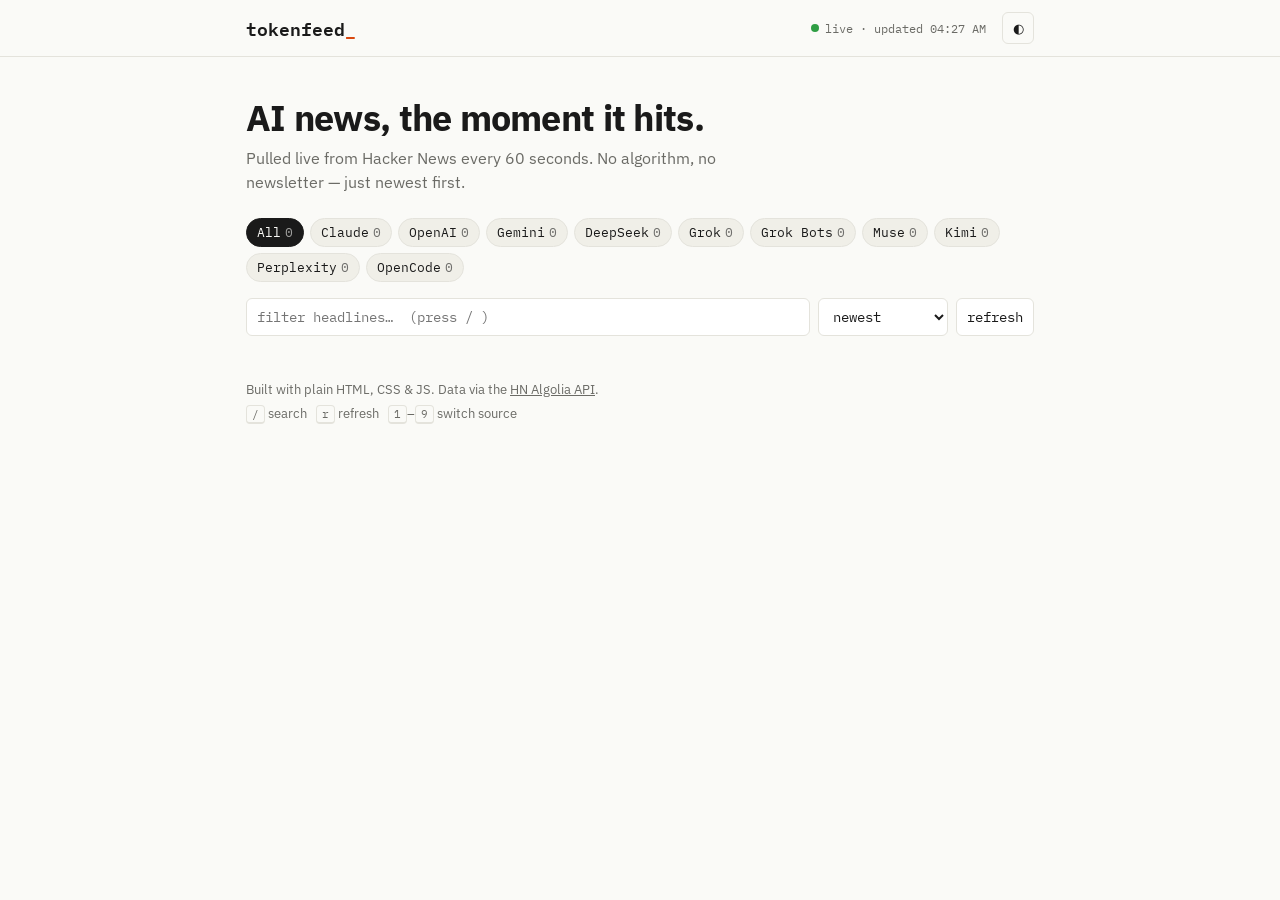
==== index.html @ bcbdf487 "added files from VS Code - index - script - style" ====
<!doctype html>
<html lang="en">
<head>
  <meta charset="utf-8">
  <meta name="viewport" content="width=device-width, initial-scale=1">
  <title>tokenfeed — AI news for devs</title>
  <meta name="description" content="Live AI news for developers: Claude, OpenAI, Gemini, DeepSeek, Grok, Kimi, Perplexity, OpenCode and more.">
  <link rel="preconnect" href="https://fonts.googleapis.com">
  <link href="https://fonts.googleapis.com/css2?family=IBM+Plex+Mono:wght@400;600&family=IBM+Plex+Sans:wght@400;500;600&display=swap" rel="stylesheet">
  <link rel="stylesheet" href="style.css">
</head>
<body>
  <header class="top">
    <div class="wrap top-row">
      <a href="#" class="logo" data-source="all">tokenfeed<span class="cursor">_</span></a>
      <div class="status">
        <span class="dot" id="dot"></span>
        <span id="status-text">connecting…</span>
      </div>
      <button class="theme-btn" id="theme-btn" aria-label="Toggle theme">◐</button>
    </div>
  </header>

  <main class="wrap">
    <section class="intro">
      <h1>AI news, the moment it hits.</h1>
      <p>Pulled live from Hacker News every 60 seconds. No algorithm, no newsletter — just newest first.</p>
    </section>

    <nav class="sources" id="sources" aria-label="Filter by source"></nav>

    <div class="toolbar">
      <input type="search" id="search" placeholder="filter headlines…  (press / )" autocomplete="off">
      <select id="sort" aria-label="Sort">
        <option value="new">newest</option>
        <option value="top">most points</option>
      </select>
      <button id="refresh" class="btn">refresh</button>
    </div>

    <ol class="feed" id="feed"></ol>
    <p class="empty" id="empty" hidden>Nothing matches. Try another source or clear the filter.</p>
  </main>

  <footer class="wrap foot">
    <p>Built with plain HTML, CSS &amp; JS. Data via the <a href="https://hn.algolia.com/api" target="_blank" rel="noopener">HN Algolia API</a>.</p>
    <p class="keys"><kbd>/</kbd> search &nbsp; <kbd>r</kbd> refresh &nbsp; <kbd>1</kbd>–<kbd>9</kbd> switch source</p>
  </footer>

  <script src="script.js"></script>
</body>
</html>
---- style.css ----
:root {
  --bg: #fafaf7;
  --surface: #ffffff;
  --text: #1a1a1a;
  --muted: #6b6b66;
  --line: #e4e3dc;
  --accent: #d9480f;
  --chip: #f0efe8;
  --mono: "IBM Plex Mono", ui-monospace, monospace;
  --sans: "IBM Plex Sans", system-ui, sans-serif;
}

:root[data-theme="dark"] {
  --bg: #121212;
  --surface: #1a1a1a;
  --text: #e8e6e1;
  --muted: #8f8d87;
  --line: #2a2a28;
  --accent: #ff8a4c;
  --chip: #222220;
}

* { box-sizing: border-box; }

body {
  margin: 0;
  background: var(--bg);
  color: var(--text);
  font: 16px/1.5 var(--sans);
}

a { color: inherit; }

.wrap {
  max-width: 820px;
  margin: 0 auto;
  padding: 0 16px;
}

/* header */
.top {
  position: sticky;
  top: 0;
  z-index: 10;
  background: var(--bg);
  border-bottom: 1px solid var(--line);
}

.top-row {
  display: flex;
  align-items: center;
  gap: 16px;
  height: 56px;
}

.logo {
  font: 600 18px var(--mono);
  text-decoration: none;
  margin-right: auto;
}

.cursor {
  color: var(--accent);
  animation: blink 1s steps(1) infinite;
}

@keyframes blink { 50% { opacity: 0; } }

.status {
  font: 12px var(--mono);
  color: var(--muted);
  display: flex;
  align-items: center;
  gap: 6px;
}

.dot {
  width: 8px;
  height: 8px;
  border-radius: 50%;
  background: var(--muted);
}
.dot.live { background: #2f9e44; }
.dot.err { background: #e03131; }

.theme-btn {
  background: none;
  border: 1px solid var(--line);
  color: var(--text);
  width: 32px;
  height: 32px;
  border-radius: 6px;
  cursor: pointer;
}

/* intro */
.intro { padding: 40px 0 24px; }
.intro h1 {
  font-size: clamp(26px, 5vw, 36px);
  line-height: 1.15;
  margin: 0 0 8px;
  letter-spacing: -0.02em;
}
.intro p { margin: 0; color: var(--muted); max-width: 52ch; }

/* source chips */
.sources {
  display: flex;
  flex-wrap: wrap;
  gap: 6px;
  margin-bottom: 16px;
}

.chip {
  font: 13px var(--mono);
  padding: 5px 10px;
  border: 1px solid var(--line);
  background: var(--chip);
  color: var(--text);
  border-radius: 999px;
  cursor: pointer;
}
.chip:hover { border-color: var(--muted); }
.chip[aria-pressed="true"] {
  background: var(--text);
  color: var(--bg);
  border-color: var(--text);
}
.chip .count { opacity: 0.6; margin-left: 4px; }

/* toolbar */
.toolbar {
  display: flex;
  gap: 8px;
  margin-bottom: 8px;
}

.toolbar input,
.toolbar select,
.btn {
  font: 14px var(--mono);
  padding: 8px 10px;
  border: 1px solid var(--line);
  background: var(--surface);
  color: var(--text);
  border-radius: 6px;
}
.toolbar input { flex: 1; min-width: 0; }
.toolbar input:focus,
.toolbar select:focus { outline: 2px solid var(--accent); outline-offset: -1px; }
.btn { cursor: pointer; }
.btn:hover { border-color: var(--muted); }

/* feed */
.feed {
  list-style: none;
  padding: 0;
  margin: 0;
}

.item {
  display: grid;
  grid-template-columns: 64px 1fr;
  gap: 12px;
  padding: 14px 0;
  border-bottom: 1px solid var(--line);
}

.item.fresh { animation: flash 2s ease-out; }
@keyframes flash { from { background: color-mix(in srgb, var(--accent) 12%, transparent); } }

.time {
  font: 12px var(--mono);
  color: var(--muted);
  padding-top: 3px;
}
.time.new { color: var(--accent); font-weight: 600; }

.title {
  font-weight: 500;
  text-decoration: none;
  line-height: 1.35;
}
.title:hover { text-decoration: underline; text-decoration-color: var(--accent); }

.meta {
  font: 12px var(--mono);
  color: var(--muted);
  margin-top: 4px;
  display: flex;
  flex-wrap: wrap;
  gap: 4px 12px;
}
.meta a { color: var(--muted); }
.meta a:hover { color: var(--text); }
.tag { color: var(--accent); }

.skeleton .bar {
  height: 14px;
  background: var(--chip);
  border-radius: 4px;
  margin-bottom: 6px;
}

.empty {
  color: var(--muted);
  text-align: center;
  padding: 40px 0;
}

/* footer */
.foot {
  padding: 32px 16px 48px;
  font-size: 13px;
  color: var(--muted);
}
.foot p { margin: 4px 0; }
kbd {
  font: 11px var(--mono);
  border: 1px solid var(--line);
  border-bottom-width: 2px;
  padding: 1px 5px;
  border-radius: 4px;
}

@media (max-width: 560px) {
  .status span:last-child { display: none; }
  .item { grid-template-columns: 1fr; gap: 2px; }
  .keys { display: none; }
}
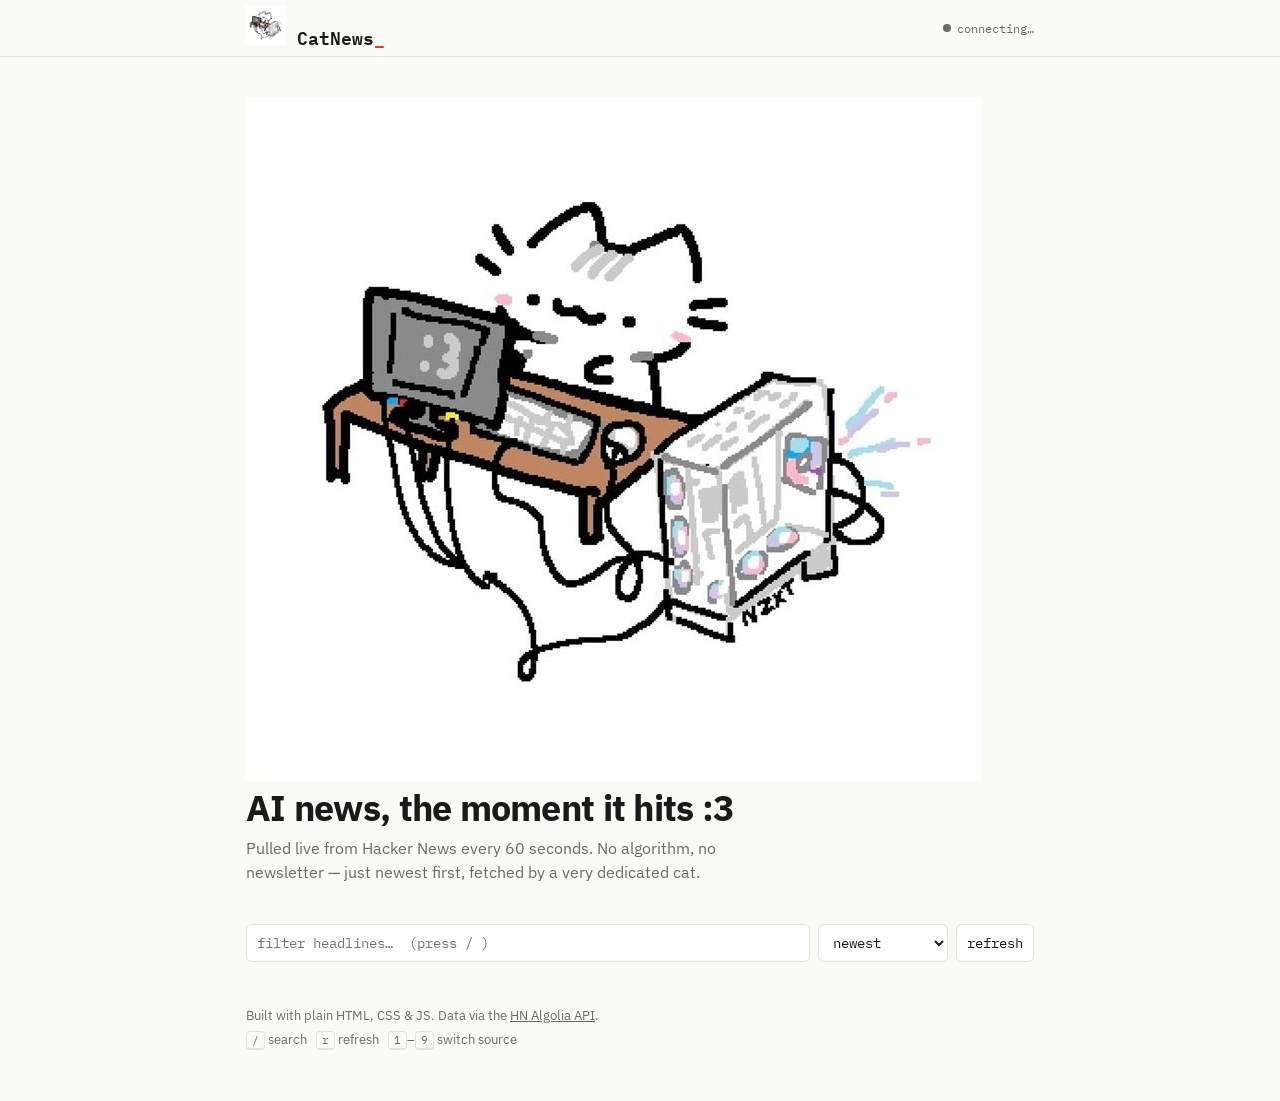
==== commit d21c5321: "Change branding to CatNews and update UI elements Updated the title and branding to 'CatNews!' with " ====
--- a/index.html
+++ b/index.html
@@ -3,28 +3,36 @@
 <head>
   <meta charset="utf-8">
   <meta name="viewport" content="width=device-width, initial-scale=1">
-  <title>tokenfeed — AI news for devs</title>
+  <title>CatNews!</title>
   <meta name="description" content="Live AI news for developers: Claude, OpenAI, Gemini, DeepSeek, Grok, Kimi, Perplexity, OpenCode and more.">
+  <link rel="icon" href="catnews.jpg">
   <link rel="preconnect" href="https://fonts.googleapis.com">
   <link href="https://fonts.googleapis.com/css2?family=IBM+Plex+Mono:wght@400;600&family=IBM+Plex+Sans:wght@400;500;600&display=swap" rel="stylesheet">
   <link rel="stylesheet" href="style.css">
 </head>
 <body>
+  <div class="paw-trail" aria-hidden="true"></div>
+
   <header class="top">
     <div class="wrap top-row">
-      <a href="#" class="logo" data-source="all">tokenfeed<span class="cursor">_</span></a>
+      <a href="#" class="logo" data-source="all">
+        <img src="catnews.jpg" alt="" width="40" height="40">
+        <span>CatNews<span class="cursor">_</span></span>
+      </a>
       <div class="status">
         <span class="dot" id="dot"></span>
         <span id="status-text">connecting…</span>
       </div>
-      <button class="theme-btn" id="theme-btn" aria-label="Toggle theme">◐</button>
     </div>
   </header>
 
   <main class="wrap">
     <section class="intro">
-      <h1>AI news, the moment it hits.</h1>
-      <p>Pulled live from Hacker News every 60 seconds. No algorithm, no newsletter — just newest first.</p>
+      <img class="hero-cat" src="catnews.jpg" alt="A cat typing on a computer next to a gaming PC">
+      <div>
+        <h1>AI news, the moment it hits <span class="mew">:3</span></h1>
+        <p>Pulled live from Hacker News every 60 seconds. No algorithm, no newsletter — just newest first, fetched by a very dedicated cat.</p>
+      </div>
     </section>
 
     <nav class="sources" id="sources" aria-label="Filter by source"></nav>
@@ -35,11 +43,11 @@
         <option value="new">newest</option>
         <option value="top">most points</option>
       </select>
-      <button id="refresh" class="btn">refresh</button>
+      <button id="refresh" class="btn"><span class="paw-icon"></span>refresh</button>
     </div>
 
     <ol class="feed" id="feed"></ol>
-    <p class="empty" id="empty" hidden>Nothing matches. Try another source or clear the filter.</p>
+    <p class="empty" id="empty" hidden>Nothing here… the cat looked everywhere. Try another source or clear the filter.</p>
   </main>
 
   <footer class="wrap foot">
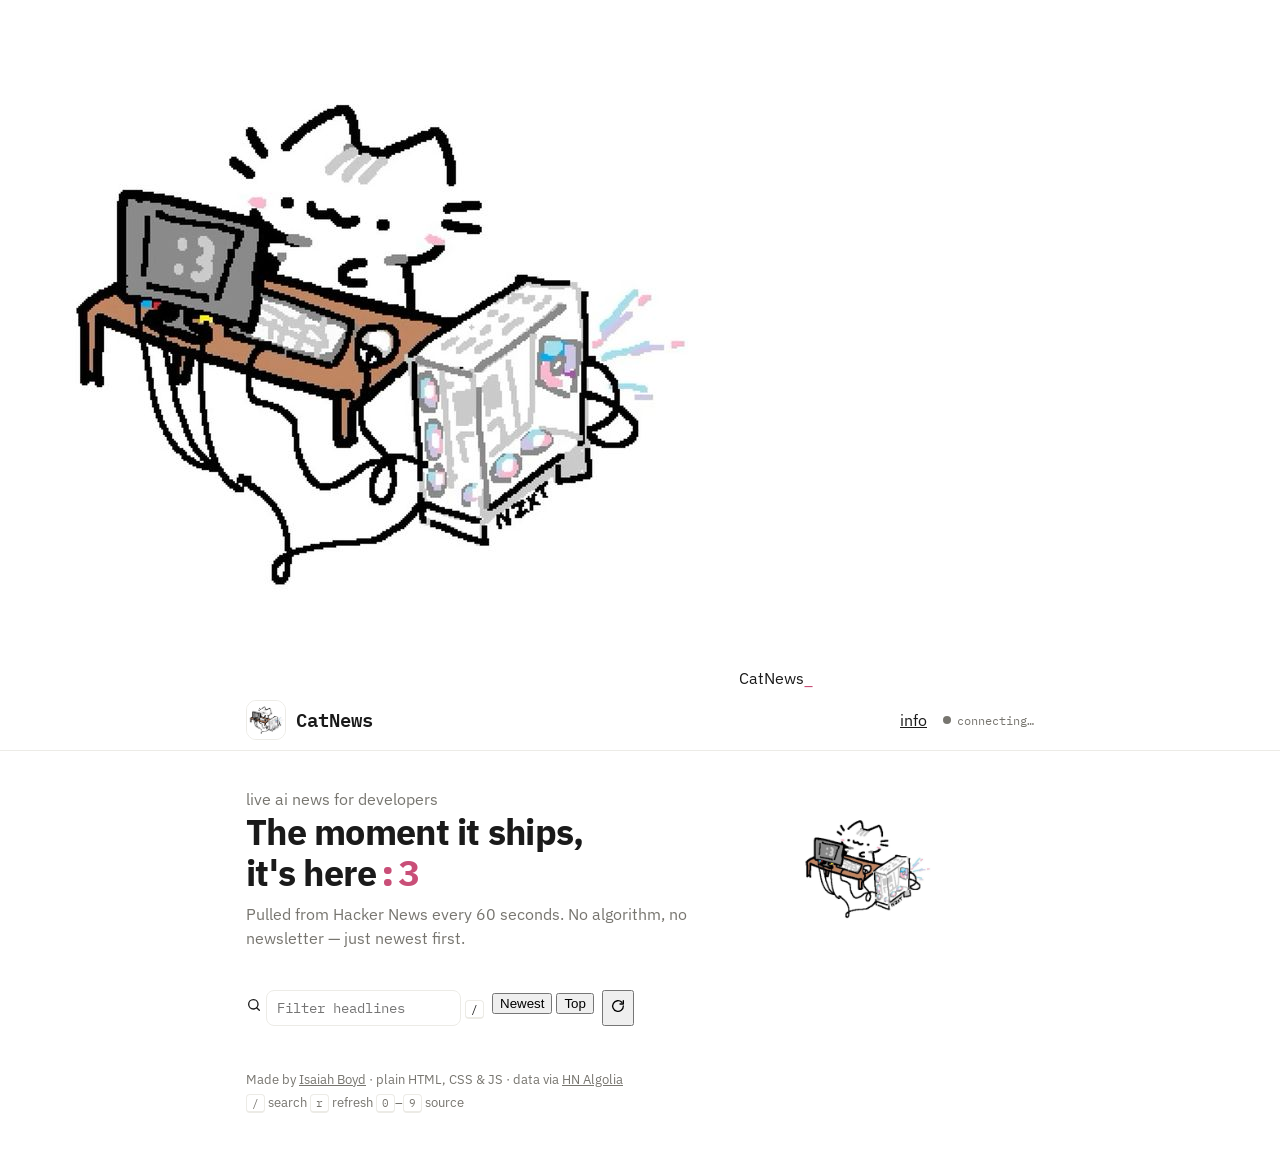
==== commit 6c2d2e7d: "Update HTML structure and content for CatNews" ====
--- a/index.html
+++ b/index.html
@@ -7,18 +7,25 @@
   <meta name="description" content="Live AI news for developers: Claude, OpenAI, Gemini, DeepSeek, Grok, Kimi, Perplexity, OpenCode and more.">
   <link rel="icon" href="catnews.jpg">
   <link rel="preconnect" href="https://fonts.googleapis.com">
-  <link href="https://fonts.googleapis.com/css2?family=IBM+Plex+Mono:wght@400;600&family=IBM+Plex+Sans:wght@400;500;600&display=swap" rel="stylesheet">
+  <link href="https://fonts.googleapis.com/css2?family=IBM+Plex+Mono:wght@400;500;600&family=IBM+Plex+Sans:wght@400;500;600;700&display=swap" rel="stylesheet">
   <link rel="stylesheet" href="style.css">
 </head>
-<body>
-  <div class="paw-trail" aria-hidden="true"></div>
+<body class="loading">
+  <!-- first-load splash -->
+  <div class="splash" id="splash" aria-hidden="true">
+    <img src="catnews.jpg" alt="">
+    <span class="splash-name">CatNews<span class="cursor">_</span></span>
+  </div>
 
-  <header class="top">
+  <header class="top" id="top">
     <div class="wrap top-row">
       <a href="#" class="logo" data-source="all">
-        <img src="catnews.jpg" alt="" width="40" height="40">
-        <span>CatNews<span class="cursor">_</span></span>
+        <img src="catnews.jpg" alt="" width="36" height="36">
+        <span>CatNews</span>
       </a>
+      <nav class="top-links">
+        <a href="info.html">info</a>
+      </nav>
       <div class="status">
         <span class="dot" id="dot"></span>
         <span id="status-text">connecting…</span>
@@ -27,32 +34,40 @@
   </header>
 
   <main class="wrap">
-    <section class="intro">
+    <section class="intro reveal">
+      <div>
+        <p class="eyebrow">live ai news for developers</p>
+        <h1>The moment it ships,<br>it's here<span class="mew">:3</span></h1>
+        <p class="lede">Pulled from Hacker News every 60 seconds. No algorithm, no newsletter — just newest first.</p>
+      </div>
       <img class="hero-cat" src="catnews.jpg" alt="A cat typing on a computer next to a gaming PC">
-      <div>
-        <h1>AI news, the moment it hits <span class="mew">:3</span></h1>
-        <p>Pulled live from Hacker News every 60 seconds. No algorithm, no newsletter — just newest first, fetched by a very dedicated cat.</p>
-      </div>
     </section>
 
-    <nav class="sources" id="sources" aria-label="Filter by source"></nav>
+    <nav class="sources reveal" id="sources" aria-label="Filter by source"></nav>
 
-    <div class="toolbar">
-      <input type="search" id="search" placeholder="filter headlines…  (press / )" autocomplete="off">
-      <select id="sort" aria-label="Sort">
-        <option value="new">newest</option>
-        <option value="top">most points</option>
-      </select>
-      <button id="refresh" class="btn"><span class="paw-icon"></span>refresh</button>
+    <div class="toolbar reveal">
+      <label class="search">
+        <svg viewBox="0 0 24 24" width="16" height="16" aria-hidden="true"><circle cx="11" cy="11" r="7" fill="none" stroke="currentColor" stroke-width="2"/><path d="m20 20-4-4" stroke="currentColor" stroke-width="2" stroke-linecap="round"/></svg>
+        <input type="search" id="search" placeholder="Filter headlines" autocomplete="off">
+        <kbd>/</kbd>
+      </label>
+      <div class="seg" role="group" aria-label="Sort">
+        <button data-sort="new" aria-pressed="true">Newest</button>
+        <button data-sort="top" aria-pressed="false">Top</button>
+      </div>
+      <button id="refresh" class="icon-btn" aria-label="Refresh">
+        <svg viewBox="0 0 24 24" width="16" height="16" aria-hidden="true"><path d="M20 12a8 8 0 1 1-2.3-5.6M20 4v5h-5" fill="none" stroke="currentColor" stroke-width="2" stroke-linecap="round" stroke-linejoin="round"/></svg>
+      </button>
     </div>
 
+    <div id="lead"></div>
     <ol class="feed" id="feed"></ol>
-    <p class="empty" id="empty" hidden>Nothing here… the cat looked everywhere. Try another source or clear the filter.</p>
+    <p class="empty" id="empty" hidden>Nothing here — the cat looked everywhere. Try another source or clear the filter.</p>
   </main>
 
   <footer class="wrap foot">
-    <p>Built with plain HTML, CSS &amp; JS. Data via the <a href="https://hn.algolia.com/api" target="_blank" rel="noopener">HN Algolia API</a>.</p>
-    <p class="keys"><kbd>/</kbd> search &nbsp; <kbd>r</kbd> refresh &nbsp; <kbd>1</kbd>–<kbd>9</kbd> switch source</p>
+    <p>Made by <a href="info.html">Isaiah Boyd</a> · plain HTML, CSS &amp; JS · data via <a href="https://hn.algolia.com/api" target="_blank" rel="noopener">HN Algolia</a></p>
+    <p class="keys"><kbd>/</kbd> search <kbd>r</kbd> refresh <kbd>0</kbd>–<kbd>9</kbd> source</p>
   </footer>
 
   <script src="script.js"></script>
--- a/style.css
+++ b/style.css
@@ -1,32 +1,28 @@
 :root {
-  --bg: #fafaf7;
-  --surface: #ffffff;
+  --bg: #ffffff;
   --text: #1a1a1a;
-  --muted: #6b6b66;
-  --line: #e4e3dc;
-  --accent: #d9480f;
-  --chip: #f0efe8;
+  --muted: #77756f;
+  --line: #ecebe6;
+  --accent: #f08fae;      
+  --accent-ink: #c94f78;
+  --blue: #8ec5f0;        
+  --chip: #f7f6f2;
   --mono: "IBM Plex Mono", ui-monospace, monospace;
   --sans: "IBM Plex Sans", system-ui, sans-serif;
-}
-
-:root[data-theme="dark"] {
-  --bg: #121212;
-  --surface: #1a1a1a;
-  --text: #e8e6e1;
-  --muted: #8f8d87;
-  --line: #2a2a28;
-  --accent: #ff8a4c;
-  --chip: #222220;
+
+  --paw: url("data:image/svg+xml,%3Csvg xmlns='http://www.w3.org/2000/svg' viewBox='0 0 24 24'%3E%3Cg fill='%23000'%3E%3Cellipse cx='12' cy='16' rx='5' ry='4.2'/%3E%3Cellipse cx='5.5' cy='10' rx='2.1' ry='2.7'/%3E%3Cellipse cx='9.5' cy='5.8' rx='2.1' ry='2.8'/%3E%3Cellipse cx='14.5' cy='5.8' rx='2.1' ry='2.8'/%3E%3Cellipse cx='18.5' cy='10' rx='2.1' ry='2.7'/%3E%3C/g%3E%3C/svg%3E");
 }
 
 * { box-sizing: border-box; }
+
+html { color-scheme: light; }
 
 body {
   margin: 0;
   background: var(--bg);
   color: var(--text);
   font: 16px/1.5 var(--sans);
+  overflow-x: hidden;
 }
 
 a { color: inherit; }
@@ -35,14 +31,63 @@
   max-width: 820px;
   margin: 0 auto;
   padding: 0 16px;
-}
-
-/* header */
+  position: relative;
+}
+
+.paw-icon,
+.paw {
+  display: inline-block;
+  width: 1em;
+  height: 1em;
+  background: currentColor;
+  -webkit-mask: var(--paw) center / contain no-repeat;
+  mask: var(--paw) center / contain no-repeat;
+}
+
+.paw-trail {
+  position: fixed;
+  inset: 0;
+  pointer-events: none;
+  z-index: 0;
+}
+.paw-trail .paw {
+  position: absolute;
+  width: 22px;
+  height: 22px;
+  color: #f3dbe3;
+  opacity: 0;
+  animation: step 9s linear infinite;
+}
+@keyframes step {
+  0%   { opacity: 0; transform: scale(.6) rotate(var(--r)); }
+  6%   { opacity: 1; transform: scale(1) rotate(var(--r)); }
+  45%  { opacity: 1; }
+  60%  { opacity: 0; }
+  100% { opacity: 0; }
+}
+
+.click-paw {
+  position: fixed;
+  width: 26px;
+  height: 26px;
+  margin: -13px 0 0 -13px;
+  color: var(--accent);
+  pointer-events: none;
+  z-index: 100;
+  animation: pop .7s ease-out forwards;
+}
+@keyframes pop {
+  0%   { transform: scale(.3) rotate(var(--r)); opacity: 1; }
+  60%  { transform: scale(1.1) rotate(var(--r)); opacity: 1; }
+  100% { transform: scale(1) translateY(-14px) rotate(var(--r)); opacity: 0; }
+}
+
 .top {
   position: sticky;
   top: 0;
   z-index: 10;
-  background: var(--bg);
+  background: rgba(255, 255, 255, .88);
+  backdrop-filter: blur(8px);
   border-bottom: 1px solid var(--line);
 }
 
@@ -50,20 +95,35 @@
   display: flex;
   align-items: center;
   gap: 16px;
-  height: 56px;
+  height: 60px;
 }
 
 .logo {
-  font: 600 18px var(--mono);
+  display: flex;
+  align-items: center;
+  gap: 10px;
+  font: 600 19px var(--mono);
   text-decoration: none;
   margin-right: auto;
 }
+.logo img {
+  width: 40px;
+  scale: 1;
+  height: 40px;
+  object-fit: cover;
+  object-position: 48% 30%;
+  transform-origin: center;
+  border-radius: 10px;
+  background: #fff;
+  border: 1px solid var(--line);
+  transition: transform .3s;
+}
+.logo:hover img { transform: rotate(-8deg) scale(1.08); }
 
 .cursor {
-  color: var(--accent);
+  color: var(--accent-ink);
   animation: blink 1s steps(1) infinite;
 }
-
 @keyframes blink { 50% { opacity: 0; } }
 
 .status {
@@ -80,30 +140,54 @@
   border-radius: 50%;
   background: var(--muted);
 }
-.dot.live { background: #2f9e44; }
+.dot.live {
+  background: #40c057;
+  animation: pulse 2s infinite;
+}
 .dot.err { background: #e03131; }
-
-.theme-btn {
-  background: none;
-  border: 1px solid var(--line);
-  color: var(--text);
-  width: 32px;
-  height: 32px;
-  border-radius: 6px;
-  cursor: pointer;
-}
-
-/* intro */
-.intro { padding: 40px 0 24px; }
+@keyframes pulse {
+  0%   { box-shadow: 0 0 0 0 rgba(64, 192, 87, .5); }
+  100% { box-shadow: 0 0 0 8px rgba(64, 192, 87, 0); }
+}
+
+.intro {
+  display: flex;
+  align-items: center;
+  gap: 24px;
+  padding: 36px 0 24px;
+}
+
+.hero-cat {
+  width: 150px;
+  flex-shrink: 0;
+  animation: bob 3s ease-in-out infinite;
+  mix-blend-mode: multiply; 
+}
+@keyframes bob {
+  0%, 100% { transform: translateY(0) rotate(-1deg); }
+  50%      { transform: translateY(-6px) rotate(1deg); }
+}
+
 .intro h1 {
   font-size: clamp(26px, 5vw, 36px);
   line-height: 1.15;
   margin: 0 0 8px;
   letter-spacing: -0.02em;
 }
+.mew {
+  font-family: var(--mono);
+  color: var(--accent-ink);
+  display: inline-block;
+  animation: wiggle 2.5s ease-in-out infinite;
+}
+@keyframes wiggle {
+  0%, 80%, 100% { transform: rotate(0); }
+  85% { transform: rotate(-12deg); }
+  90% { transform: rotate(10deg); }
+  95% { transform: rotate(-6deg); }
+}
 .intro p { margin: 0; color: var(--muted); max-width: 52ch; }
 
-/* source chips */
 .sources {
   display: flex;
   flex-wrap: wrap;
@@ -113,22 +197,31 @@
 
 .chip {
   font: 13px var(--mono);
-  padding: 5px 10px;
+  padding: 5px 11px;
   border: 1px solid var(--line);
   background: var(--chip);
   color: var(--text);
   border-radius: 999px;
   cursor: pointer;
-}
-.chip:hover { border-color: var(--muted); }
+  display: inline-flex;
+  align-items: center;
+  gap: 5px;
+  transition: transform .15s, border-color .15s, background .15s;
+}
+.chip:hover { border-color: var(--accent); transform: translateY(-2px); }
+.chip:active { transform: scale(.95); }
+.chip .paw-icon {
+  width: 0;
+  transition: width .2s;
+}
 .chip[aria-pressed="true"] {
   background: var(--text);
-  color: var(--bg);
+  color: #fff;
   border-color: var(--text);
 }
-.chip .count { opacity: 0.6; margin-left: 4px; }
-
-/* toolbar */
+.chip[aria-pressed="true"] .paw-icon { width: 12px; color: var(--accent); }
+.chip .count { opacity: .55; }
+
 .toolbar {
   display: flex;
   gap: 8px;
@@ -141,17 +234,27 @@
   font: 14px var(--mono);
   padding: 8px 10px;
   border: 1px solid var(--line);
-  background: var(--surface);
+  background: #fff;
   color: var(--text);
-  border-radius: 6px;
+  border-radius: 8px;
 }
 .toolbar input { flex: 1; min-width: 0; }
 .toolbar input:focus,
 .toolbar select:focus { outline: 2px solid var(--accent); outline-offset: -1px; }
-.btn { cursor: pointer; }
-.btn:hover { border-color: var(--muted); }
-
-/* feed */
+
+.btn {
+  cursor: pointer;
+  display: inline-flex;
+  align-items: center;
+  gap: 6px;
+  transition: border-color .15s;
+}
+.btn:hover { border-color: var(--accent); }
+.btn .paw-icon { color: var(--accent-ink); transition: transform .3s; }
+.btn:hover .paw-icon { transform: rotate(-20deg); }
+.btn.spin .paw-icon { animation: spin .8s linear infinite; }
+@keyframes spin { to { transform: rotate(360deg); } }
+
 .feed {
   list-style: none;
   padding: 0;
@@ -162,26 +265,63 @@
   display: grid;
   grid-template-columns: 64px 1fr;
   gap: 12px;
-  padding: 14px 0;
+  padding: 14px 8px;
+  margin: 0 -8px;
   border-bottom: 1px solid var(--line);
-}
-
-.item.fresh { animation: flash 2s ease-out; }
-@keyframes flash { from { background: color-mix(in srgb, var(--accent) 12%, transparent); } }
+  border-radius: 8px;
+  position: relative;
+  transition: background .2s;
+}
+.item.enter {
+  animation: rise .4s ease-out backwards;
+  animation-delay: calc(var(--i, 0) * 25ms);
+}
+@keyframes rise {
+  from { opacity: 0; transform: translateY(8px); }
+}
+
+.item:hover { background: #fdf5f8; }
+
+.item::after {
+  content: "";
+  position: absolute;
+  right: 10px;
+  top: 50%;
+  width: 18px;
+  height: 18px;
+  margin-top: -9px;
+  background: var(--accent);
+  -webkit-mask: var(--paw) center / contain no-repeat;
+  mask: var(--paw) center / contain no-repeat;
+  opacity: 0;
+  transform: scale(.4) rotate(-20deg);
+  transition: opacity .2s, transform .25s cubic-bezier(.3, 1.6, .5, 1);
+}
+.item:hover::after { opacity: 1; transform: scale(1) rotate(12deg); }
+
+.item.fresh { animation: rise .4s ease-out backwards, flash 2.5s ease-out; }
+@keyframes flash { from { background: #fde4ed; } }
 
 .time {
   font: 12px var(--mono);
   color: var(--muted);
   padding-top: 3px;
 }
-.time.new { color: var(--accent); font-weight: 600; }
+.time.new { color: var(--accent-ink); font-weight: 600; }
 
 .title {
   font-weight: 500;
   text-decoration: none;
   line-height: 1.35;
-}
-.title:hover { text-decoration: underline; text-decoration-color: var(--accent); }
+  padding-right: 28px;
+  display: inline-block;
+}
+.title:hover {
+  text-decoration: underline;
+  text-decoration-color: var(--accent);
+  text-decoration-thickness: 2px;
+  text-underline-offset: 3px;
+}
 
 .meta {
   font: 12px var(--mono);
@@ -193,14 +333,22 @@
 }
 .meta a { color: var(--muted); }
 .meta a:hover { color: var(--text); }
-.tag { color: var(--accent); }
+.tag {
+  color: var(--accent-ink);
+  background: #fdeef3;
+  padding: 0 6px;
+  border-radius: 4px;
+}
 
 .skeleton .bar {
   height: 14px;
-  background: var(--chip);
   border-radius: 4px;
   margin-bottom: 6px;
-}
+  background: linear-gradient(90deg, var(--chip) 25%, #fdeef3 50%, var(--chip) 75%);
+  background-size: 200% 100%;
+  animation: shimmer 1.2s infinite;
+}
+@keyframes shimmer { to { background-position: -200% 0; } }
 
 .empty {
   color: var(--muted);
@@ -208,7 +356,6 @@
   padding: 40px 0;
 }
 
-/* footer */
 .foot {
   padding: 32px 16px 48px;
   font-size: 13px;
@@ -223,8 +370,17 @@
   border-radius: 4px;
 }
 
+main, .foot { position: relative; z-index: 1; }
+
 @media (max-width: 560px) {
   .status span:last-child { display: none; }
+  .intro { flex-direction: column; align-items: flex-start; gap: 12px; }
+  .hero-cat { width: 120px; }
   .item { grid-template-columns: 1fr; gap: 2px; }
   .keys { display: none; }
 }
+
+@media (prefers-reduced-motion: reduce) {
+  *, *::before, *::after { animation: none !important; transition: none !important; }
+  .paw-trail { display: none; }
+}
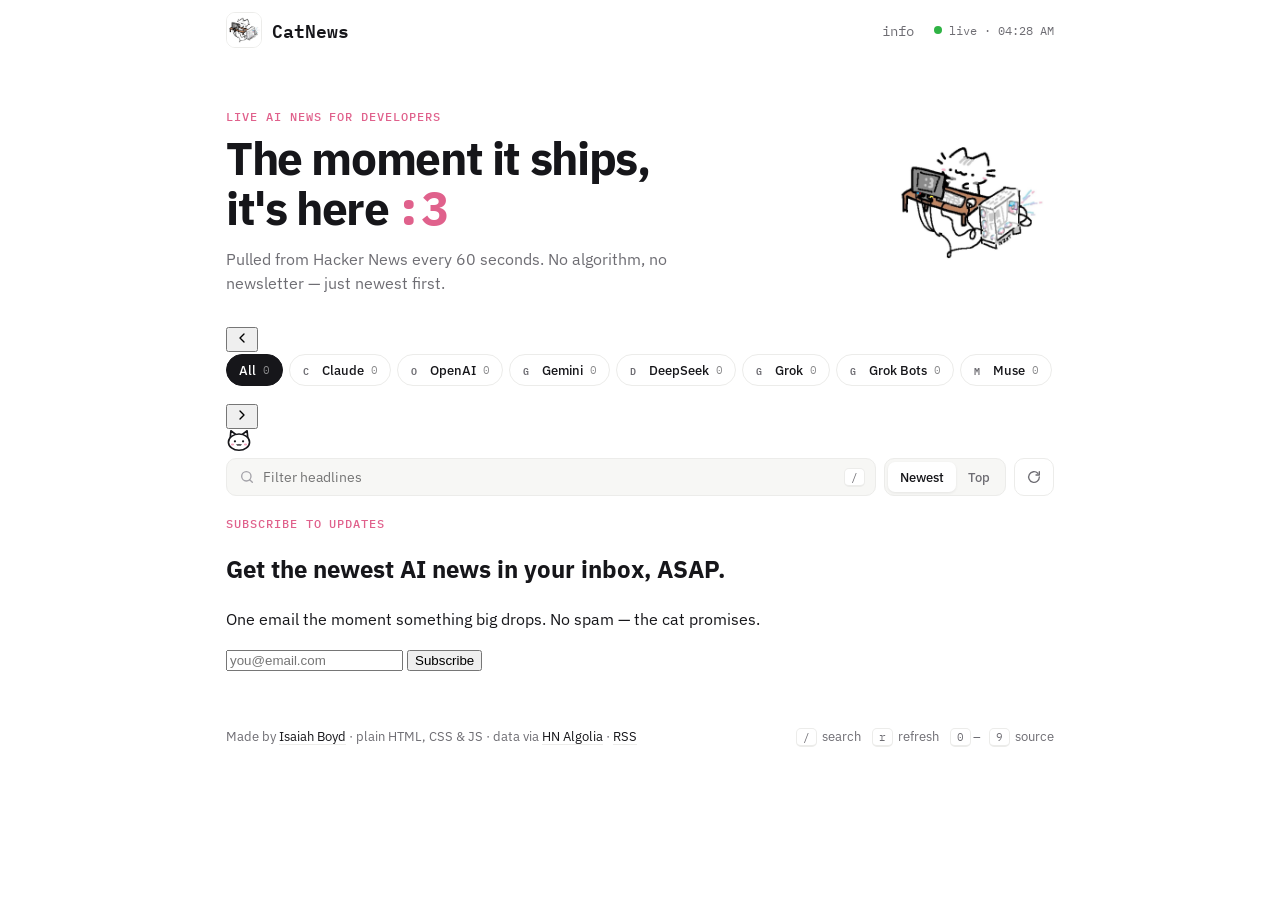
==== commit a4d90e17: "Enhance index.html with RSS feed and subscription form Added RSS feed link and subscription form to " ====
--- a/index.html
+++ b/index.html
@@ -9,6 +9,7 @@
   <link rel="preconnect" href="https://fonts.googleapis.com">
   <link href="https://fonts.googleapis.com/css2?family=IBM+Plex+Mono:wght@400;500;600&family=IBM+Plex+Sans:wght@400;500;600;700&display=swap" rel="stylesheet">
   <link rel="stylesheet" href="style.css">
+  <link rel="alternate" type="application/rss+xml" title="CatNews" href="https://catnews.space/rss.xml">
 </head>
 <body class="loading">
   <!-- first-load splash -->
@@ -24,7 +25,7 @@
         <span>CatNews</span>
       </a>
       <nav class="top-links">
-        <a href="info.html">info</a>
+        <a href="https://info.catnews.space">info</a>
       </nav>
       <div class="status">
         <span class="dot" id="dot"></span>
@@ -43,7 +44,22 @@
       <img class="hero-cat" src="catnews.jpg" alt="A cat typing on a computer next to a gaming PC">
     </section>
 
-    <nav class="sources reveal" id="sources" aria-label="Filter by source"></nav>
+    <div class="rail reveal" id="rail">
+      <button class="rail-arrow left" id="rail-left" aria-label="Scroll sources left">
+        <svg viewBox="0 0 24 24" width="16" height="16" aria-hidden="true"><path d="m15 6-6 6 6 6" fill="none" stroke="currentColor" stroke-width="2" stroke-linecap="round" stroke-linejoin="round"/></svg>
+      </button>
+      <nav class="sources" id="sources" aria-label="Filter by source"></nav>
+      <button class="rail-arrow right" id="rail-right" aria-label="Scroll sources right">
+        <svg viewBox="0 0 24 24" width="16" height="16" aria-hidden="true"><path d="m9 6 6 6-6 6" fill="none" stroke="currentColor" stroke-width="2" stroke-linecap="round" stroke-linejoin="round"/></svg>
+      </button>
+      <!-- custom scrollbar: a little cat walks along the track -->
+      <div class="rail-track" id="rail-track" aria-hidden="true">
+        <span class="rail-fill" id="rail-fill"></span>
+        <span class="rail-cat" id="rail-cat">
+          <svg viewBox="0 0 32 28" width="26" height="23"><path class="ears" d="M5 13 6 2l8 6M27 13 26 2l-8 6" fill="#fff" stroke="#16161a" stroke-width="2" stroke-linejoin="round"/><ellipse cx="16" cy="16" rx="13" ry="10" fill="#fff" stroke="#16161a" stroke-width="2"/><circle cx="11" cy="15" r="1.4" fill="#16161a"/><circle cx="21" cy="15" r="1.4" fill="#16161a"/><path d="M13.5 19q1.25 1.4 2.5 0 1.25 1.4 2.5 0" fill="none" stroke="#16161a" stroke-width="1.4" stroke-linecap="round"/><ellipse cx="8" cy="19" rx="2" ry="1.2" fill="#f5a3bd"/><ellipse cx="24" cy="19" rx="2" ry="1.2" fill="#f5a3bd"/></svg>
+        </span>
+      </div>
+    </div>
 
     <div class="toolbar reveal">
       <label class="search">
@@ -65,11 +81,27 @@
     <p class="empty" id="empty" hidden>Nothing here — the cat looked everywhere. Try another source or clear the filter.</p>
   </main>
 
+  <section class="wrap">
+    <form class="subscribe" id="subscribe">
+      <div class="sub-copy">
+        <p class="eyebrow">subscribe to updates</p>
+        <h2>Get the newest AI news in your inbox, ASAP.</h2>
+        <p>One email the moment something big drops. No spam — the cat promises.</p>
+      </div>
+      <div class="sub-field">
+        <input type="email" id="sub-email" name="email" placeholder="you@email.com" required autocomplete="email" aria-label="Email address">
+        <button type="submit">Subscribe</button>
+      </div>
+      <p class="sub-msg" id="sub-msg" role="status"></p>
+    </form>
+  </section>
+
   <footer class="wrap foot">
-    <p>Made by <a href="info.html">Isaiah Boyd</a> · plain HTML, CSS &amp; JS · data via <a href="https://hn.algolia.com/api" target="_blank" rel="noopener">HN Algolia</a></p>
+    <p>Made by <a href="https://info.catnews.space">Isaiah Boyd</a> · plain HTML, CSS &amp; JS · data via <a href="https://hn.algolia.com/api" target="_blank" rel="noopener">HN Algolia</a> · <a href="rss.xml">RSS</a></p>
     <p class="keys"><kbd>/</kbd> search <kbd>r</kbd> refresh <kbd>0</kbd>–<kbd>9</kbd> source</p>
   </footer>
 
+  <script src="sources.js"></script>
   <script src="script.js"></script>
 </body>
 </html>
--- a/style.css
+++ b/style.css
@@ -1,100 +1,105 @@
 :root {
   --bg: #ffffff;
-  --text: #1a1a1a;
-  --muted: #77756f;
-  --line: #ecebe6;
-  --accent: #f08fae;      
-  --accent-ink: #c94f78;
-  --blue: #8ec5f0;        
-  --chip: #f7f6f2;
+  --soft: #f7f7f5;
+  --text: #16161a;
+  --muted: #6e6d73;
+  --faint: #a3a2a8;
+  --line: #ececea;
+  --accent: #e0618c;      /* the cat's blush */
+  --accent-soft: #fdeef3;
+  --blue: #5aa9e6;        /* the PC fan glow */
   --mono: "IBM Plex Mono", ui-monospace, monospace;
   --sans: "IBM Plex Sans", system-ui, sans-serif;
-
-  --paw: url("data:image/svg+xml,%3Csvg xmlns='http://www.w3.org/2000/svg' viewBox='0 0 24 24'%3E%3Cg fill='%23000'%3E%3Cellipse cx='12' cy='16' rx='5' ry='4.2'/%3E%3Cellipse cx='5.5' cy='10' rx='2.1' ry='2.7'/%3E%3Cellipse cx='9.5' cy='5.8' rx='2.1' ry='2.8'/%3E%3Cellipse cx='14.5' cy='5.8' rx='2.1' ry='2.8'/%3E%3Cellipse cx='18.5' cy='10' rx='2.1' ry='2.7'/%3E%3C/g%3E%3C/svg%3E");
+  --ease: cubic-bezier(.2, .8, .2, 1);
 }
 
 * { box-sizing: border-box; }
-
-html { color-scheme: light; }
+html { color-scheme: light; scroll-behavior: smooth; }
 
 body {
   margin: 0;
   background: var(--bg);
   color: var(--text);
   font: 16px/1.5 var(--sans);
-  overflow-x: hidden;
+  -webkit-font-smoothing: antialiased;
 }
 
 a { color: inherit; }
+img { display: block; }
 
 .wrap {
-  max-width: 820px;
+  max-width: 860px;
   margin: 0 auto;
   padding: 0 16px;
-  position: relative;
-}
-
-.paw-icon,
-.paw {
-  display: inline-block;
-  width: 1em;
-  height: 1em;
-  background: currentColor;
-  -webkit-mask: var(--paw) center / contain no-repeat;
-  mask: var(--paw) center / contain no-repeat;
-}
-
-.paw-trail {
+}
+
+kbd {
+  font: 11px var(--mono);
+  color: var(--muted);
+  border: 1px solid var(--line);
+  border-bottom-width: 2px;
+  padding: 1px 6px;
+  border-radius: 5px;
+  background: #fff;
+}
+
+/* ---------- first-load splash ---------- */
+.splash {
   position: fixed;
   inset: 0;
-  pointer-events: none;
-  z-index: 0;
-}
-.paw-trail .paw {
-  position: absolute;
-  width: 22px;
-  height: 22px;
-  color: #f3dbe3;
-  opacity: 0;
-  animation: step 9s linear infinite;
-}
-@keyframes step {
-  0%   { opacity: 0; transform: scale(.6) rotate(var(--r)); }
-  6%   { opacity: 1; transform: scale(1) rotate(var(--r)); }
-  45%  { opacity: 1; }
-  60%  { opacity: 0; }
-  100% { opacity: 0; }
-}
-
-.click-paw {
-  position: fixed;
-  width: 26px;
-  height: 26px;
-  margin: -13px 0 0 -13px;
+  z-index: 50;
+  background: #fff;
+  display: grid;
+  place-content: center;
+  justify-items: center;
+  gap: 14px;
+  transition: opacity .5s var(--ease), visibility .5s;
+}
+.splash img {
+  width: 120px;
+  mix-blend-mode: multiply;
+  animation: splash-in .7s var(--ease) both;
+}
+.splash-name {
+  font: 600 22px var(--mono);
+  animation: splash-in .7s .15s var(--ease) both;
+}
+@keyframes splash-in {
+  from { opacity: 0; transform: translateY(12px) scale(.96); }
+}
+body:not(.loading) .splash { opacity: 0; visibility: hidden; }
+
+.cursor {
   color: var(--accent);
-  pointer-events: none;
-  z-index: 100;
-  animation: pop .7s ease-out forwards;
-}
-@keyframes pop {
-  0%   { transform: scale(.3) rotate(var(--r)); opacity: 1; }
-  60%  { transform: scale(1.1) rotate(var(--r)); opacity: 1; }
-  100% { transform: scale(1) translateY(-14px) rotate(var(--r)); opacity: 0; }
-}
-
+  animation: blink 1s steps(1) infinite;
+}
+@keyframes blink { 50% { opacity: 0; } }
+
+/* page sections rise in one after another once the splash leaves */
+.reveal,
+.top {
+  transition: opacity .7s var(--ease), transform .7s var(--ease);
+}
+body.loading .reveal { opacity: 0; transform: translateY(16px); }
+body.loading .top { opacity: 0; transform: translateY(-100%); }
+.sources.reveal { transition-delay: .08s; }
+.toolbar.reveal { transition-delay: .16s; }
+
+/* ---------- header ---------- */
 .top {
   position: sticky;
   top: 0;
   z-index: 10;
-  background: rgba(255, 255, 255, .88);
-  backdrop-filter: blur(8px);
-  border-bottom: 1px solid var(--line);
-}
+  background: rgba(255, 255, 255, .82);
+  backdrop-filter: saturate(180%) blur(12px);
+  border-bottom: 1px solid transparent;
+}
+.top.scrolled { border-color: var(--line); }
 
 .top-row {
   display: flex;
   align-items: center;
-  gap: 16px;
+  gap: 20px;
   height: 60px;
 }
 
@@ -102,285 +107,381 @@
   display: flex;
   align-items: center;
   gap: 10px;
-  font: 600 19px var(--mono);
+  font: 600 18px var(--mono);
   text-decoration: none;
   margin-right: auto;
 }
 .logo img {
-  width: 40px;
-  scale: 1;
-  height: 40px;
+  width: 36px;
+  height: 36px;
   object-fit: cover;
-  object-position: 48% 30%;
-  transform-origin: center;
-  border-radius: 10px;
-  background: #fff;
-  border: 1px solid var(--line);
-  transition: transform .3s;
-}
-.logo:hover img { transform: rotate(-8deg) scale(1.08); }
-
-.cursor {
-  color: var(--accent-ink);
-  animation: blink 1s steps(1) infinite;
-}
-@keyframes blink { 50% { opacity: 0; } }
+  border-radius: 9px;
+  border: 1px solid var(--line);
+  transition: transform .4s var(--ease);
+}
+.logo:hover img { transform: rotate(-8deg) scale(1.06); }
+
+.top-links a {
+  font: 14px var(--mono);
+  color: var(--muted);
+  text-decoration: none;
+  transition: color .2s;
+}
+.top-links a:hover { color: var(--text); }
 
 .status {
   font: 12px var(--mono);
   color: var(--muted);
   display: flex;
   align-items: center;
-  gap: 6px;
-}
-
-.dot {
-  width: 8px;
-  height: 8px;
-  border-radius: 50%;
-  background: var(--muted);
-}
-.dot.live {
-  background: #40c057;
-  animation: pulse 2s infinite;
-}
+  gap: 7px;
+}
+.dot { width: 8px; height: 8px; border-radius: 50%; background: var(--faint); }
+.dot.live { background: #2fb344; animation: pulse 2s infinite; }
 .dot.err { background: #e03131; }
 @keyframes pulse {
-  0%   { box-shadow: 0 0 0 0 rgba(64, 192, 87, .5); }
-  100% { box-shadow: 0 0 0 8px rgba(64, 192, 87, 0); }
-}
-
+  from { box-shadow: 0 0 0 0 rgba(47, 179, 68, .45); }
+  to   { box-shadow: 0 0 0 9px rgba(47, 179, 68, 0); }
+}
+
+/* ---------- intro ---------- */
 .intro {
   display: flex;
   align-items: center;
+  justify-content: space-between;
   gap: 24px;
-  padding: 36px 0 24px;
-}
+  padding: 48px 0 32px;
+}
+.eyebrow {
+  font: 500 12px var(--mono);
+  text-transform: uppercase;
+  letter-spacing: .08em;
+  color: var(--accent);
+  margin: 0 0 10px;
+}
+.intro h1 {
+  font-size: clamp(30px, 6vw, 46px);
+  line-height: 1.08;
+  letter-spacing: -0.03em;
+  margin: 0 0 14px;
+}
+.mew {
+  font-family: var(--mono);
+  color: var(--accent);
+  display: inline-block;
+  margin-left: 6px;
+  animation: wiggle 3s ease-in-out infinite;
+}
+@keyframes wiggle {
+  0%, 80%, 100% { transform: rotate(0); }
+  86% { transform: rotate(-12deg); }
+  92% { transform: rotate(9deg); }
+}
+.lede { margin: 0; color: var(--muted); max-width: 46ch; }
 
 .hero-cat {
-  width: 150px;
+  width: 170px;
   flex-shrink: 0;
-  animation: bob 3s ease-in-out infinite;
-  mix-blend-mode: multiply; 
+  mix-blend-mode: multiply;
+  animation: bob 4s ease-in-out infinite;
 }
 @keyframes bob {
   0%, 100% { transform: translateY(0) rotate(-1deg); }
-  50%      { transform: translateY(-6px) rotate(1deg); }
-}
-
-.intro h1 {
-  font-size: clamp(26px, 5vw, 36px);
-  line-height: 1.15;
-  margin: 0 0 8px;
-  letter-spacing: -0.02em;
-}
-.mew {
-  font-family: var(--mono);
-  color: var(--accent-ink);
-  display: inline-block;
-  animation: wiggle 2.5s ease-in-out infinite;
-}
-@keyframes wiggle {
-  0%, 80%, 100% { transform: rotate(0); }
-  85% { transform: rotate(-12deg); }
-  90% { transform: rotate(10deg); }
-  95% { transform: rotate(-6deg); }
-}
-.intro p { margin: 0; color: var(--muted); max-width: 52ch; }
-
+  50%      { transform: translateY(-7px) rotate(1deg); }
+}
+
+/* ---------- source chips ---------- */
 .sources {
   display: flex;
-  flex-wrap: wrap;
   gap: 6px;
-  margin-bottom: 16px;
-}
+  overflow-x: auto;
+  scrollbar-width: none;
+  padding: 2px 0 14px;
+  margin-bottom: 4px;
+}
+.sources::-webkit-scrollbar { display: none; }
 
 .chip {
-  font: 13px var(--mono);
-  padding: 5px 11px;
-  border: 1px solid var(--line);
-  background: var(--chip);
+  flex-shrink: 0;
+  display: inline-flex;
+  align-items: center;
+  gap: 7px;
+  font: 500 13px var(--sans);
+  padding: 6px 12px 6px 7px;
+  border: 1px solid var(--line);
+  background: #fff;
   color: var(--text);
   border-radius: 999px;
   cursor: pointer;
-  display: inline-flex;
-  align-items: center;
-  gap: 5px;
-  transition: transform .15s, border-color .15s, background .15s;
-}
-.chip:hover { border-color: var(--accent); transform: translateY(-2px); }
-.chip:active { transform: scale(.95); }
-.chip .paw-icon {
-  width: 0;
-  transition: width .2s;
-}
-.chip[aria-pressed="true"] {
-  background: var(--text);
-  color: #fff;
-  border-color: var(--text);
-}
-.chip[aria-pressed="true"] .paw-icon { width: 12px; color: var(--accent); }
-.chip .count { opacity: .55; }
-
+  transition: transform .2s var(--ease), border-color .2s, background .2s, color .2s;
+}
+.chip:hover { border-color: #d5d4d0; transform: translateY(-1px); }
+.chip:active { transform: scale(.96); }
+.chip[aria-pressed="true"] { background: var(--text); color: #fff; border-color: var(--text); }
+.chip .count { font: 11px var(--mono); opacity: .5; }
+.chip.all { padding-left: 12px; }
+
+/* company logo with letter fallback */
+.co {
+  width: 18px;
+  height: 18px;
+  border-radius: 5px;
+  background: #fff;
+  flex-shrink: 0;
+  display: grid;
+  place-items: center;
+  font: 600 10px var(--mono);
+  color: var(--muted);
+  overflow: hidden;
+}
+.co img { width: 100%; height: 100%; object-fit: contain; }
+
+/* ---------- toolbar ---------- */
 .toolbar {
   display: flex;
   gap: 8px;
-  margin-bottom: 8px;
-}
-
-.toolbar input,
-.toolbar select,
-.btn {
-  font: 14px var(--mono);
-  padding: 8px 10px;
-  border: 1px solid var(--line);
-  background: #fff;
+  margin-bottom: 20px;
+}
+
+.search {
+  flex: 1;
+  min-width: 0;
+  display: flex;
+  align-items: center;
+  gap: 8px;
+  padding: 0 10px 0 12px;
+  border: 1px solid var(--line);
+  border-radius: 10px;
+  background: var(--soft);
+  color: var(--faint);
+  transition: border-color .2s, background .2s, box-shadow .2s;
+}
+.search:focus-within {
+  background: #fff;
+  border-color: var(--accent);
+  box-shadow: 0 0 0 4px var(--accent-soft);
+}
+.search input {
+  flex: 1;
+  min-width: 0;
+  border: 0;
+  outline: 0;
+  background: none;
+  font: 14px var(--sans);
   color: var(--text);
-  border-radius: 8px;
-}
-.toolbar input { flex: 1; min-width: 0; }
-.toolbar input:focus,
-.toolbar select:focus { outline: 2px solid var(--accent); outline-offset: -1px; }
-
-.btn {
+  padding: 9px 0;
+}
+
+.seg {
+  display: flex;
+  padding: 3px;
+  background: var(--soft);
+  border: 1px solid var(--line);
+  border-radius: 10px;
+}
+.seg button {
+  font: 500 13px var(--sans);
+  border: 0;
+  background: none;
+  color: var(--muted);
+  padding: 0 12px;
+  border-radius: 7px;
   cursor: pointer;
-  display: inline-flex;
-  align-items: center;
-  gap: 6px;
-  transition: border-color .15s;
-}
-.btn:hover { border-color: var(--accent); }
-.btn .paw-icon { color: var(--accent-ink); transition: transform .3s; }
-.btn:hover .paw-icon { transform: rotate(-20deg); }
-.btn.spin .paw-icon { animation: spin .8s linear infinite; }
+  transition: background .2s, color .2s, box-shadow .2s;
+}
+.seg button[aria-pressed="true"] {
+  background: #fff;
+  color: var(--text);
+  box-shadow: 0 1px 3px rgba(0, 0, 0, .08);
+}
+
+.icon-btn {
+  width: 40px;
+  border: 1px solid var(--line);
+  background: #fff;
+  border-radius: 10px;
+  color: var(--muted);
+  cursor: pointer;
+  display: grid;
+  place-items: center;
+  transition: color .2s, border-color .2s;
+}
+.icon-btn:hover { color: var(--text); border-color: #d5d4d0; }
+.icon-btn.spin svg { animation: spin .8s linear infinite; }
 @keyframes spin { to { transform: rotate(360deg); } }
 
-.feed {
-  list-style: none;
-  padding: 0;
-  margin: 0;
-}
+/* ---------- lead story ---------- */
+.lead {
+  display: block;
+  text-decoration: none;
+  padding: 22px 22px 20px;
+  margin-bottom: 12px;
+  border: 1px solid var(--line);
+  border-radius: 16px;
+  background:
+    radial-gradient(120% 140% at 100% 0%, #eaf4fd 0%, transparent 50%),
+    radial-gradient(120% 140% at 0% 100%, var(--accent-soft) 0%, transparent 50%),
+    #fff;
+  animation: rise .6s var(--ease) both;
+  transition: transform .3s var(--ease), box-shadow .3s var(--ease);
+}
+.lead:hover {
+  transform: translateY(-2px);
+  box-shadow: 0 12px 30px -12px rgba(22, 22, 26, .18);
+}
+.lead-label {
+  display: flex;
+  align-items: center;
+  gap: 8px;
+  font: 500 11px var(--mono);
+  text-transform: uppercase;
+  letter-spacing: .08em;
+  color: var(--accent);
+  margin-bottom: 10px;
+}
+.lead-title {
+  font-size: clamp(20px, 3.4vw, 26px);
+  font-weight: 600;
+  line-height: 1.25;
+  letter-spacing: -0.015em;
+}
+.lead .meta { margin-top: 12px; }
+
+/* ---------- feed ---------- */
+.feed { list-style: none; padding: 0; margin: 0; }
 
 .item {
   display: grid;
-  grid-template-columns: 64px 1fr;
-  gap: 12px;
-  padding: 14px 8px;
-  margin: 0 -8px;
-  border-bottom: 1px solid var(--line);
-  border-radius: 8px;
+  grid-template-columns: 36px 1fr auto;
+  gap: 14px;
+  align-items: start;
+  padding: 14px 12px;
+  margin: 0 -12px;
+  border-radius: 12px;
   position: relative;
   transition: background .2s;
 }
-.item.enter {
-  animation: rise .4s ease-out backwards;
-  animation-delay: calc(var(--i, 0) * 25ms);
-}
-@keyframes rise {
-  from { opacity: 0; transform: translateY(8px); }
-}
-
-.item:hover { background: #fdf5f8; }
-
-.item::after {
+.item + .item::before {
   content: "";
   position: absolute;
-  right: 10px;
-  top: 50%;
-  width: 18px;
-  height: 18px;
-  margin-top: -9px;
+  top: 0;
+  left: 62px;
+  right: 12px;
+  border-top: 1px solid var(--line);
+  transition: opacity .2s;
+}
+.item:hover { background: var(--soft); }
+.item:hover::before,
+.item:hover + .item::before { opacity: 0; }
+
+.item.enter { animation: rise .5s var(--ease) both; animation-delay: calc(var(--i, 0) * 30ms); }
+@keyframes rise { from { opacity: 0; transform: translateY(10px); } }
+
+.item.fresh .title::after {
+  content: "new";
+  display: inline-block;
+  margin-left: 8px;
+  vertical-align: 2px;
+  font: 600 10px var(--mono);
+  color: #fff;
   background: var(--accent);
-  -webkit-mask: var(--paw) center / contain no-repeat;
-  mask: var(--paw) center / contain no-repeat;
-  opacity: 0;
-  transform: scale(.4) rotate(-20deg);
-  transition: opacity .2s, transform .25s cubic-bezier(.3, 1.6, .5, 1);
-}
-.item:hover::after { opacity: 1; transform: scale(1) rotate(12deg); }
-
-.item.fresh { animation: rise .4s ease-out backwards, flash 2.5s ease-out; }
-@keyframes flash { from { background: #fde4ed; } }
-
-.time {
-  font: 12px var(--mono);
-  color: var(--muted);
-  padding-top: 3px;
-}
-.time.new { color: var(--accent-ink); font-weight: 600; }
-
-.title {
-  font-weight: 500;
+  border-radius: 4px;
+  padding: 0 5px;
+  animation: pop .4s var(--ease) both;
+}
+@keyframes pop { from { transform: scale(0); } }
+
+.item .co {
+  width: 36px;
+  height: 36px;
+  border-radius: 10px;
+  border: 1px solid var(--line);
+  font-size: 13px;
+  transition: transform .3s var(--ease);
+}
+.item:hover .co { transform: scale(1.08) rotate(-4deg); }
+.item .co img { padding: 7px; }
+
+/* underline that sweeps in on hover */
+.title,
+.lead-title {
   text-decoration: none;
-  line-height: 1.35;
-  padding-right: 28px;
-  display: inline-block;
-}
-.title:hover {
-  text-decoration: underline;
-  text-decoration-color: var(--accent);
-  text-decoration-thickness: 2px;
-  text-underline-offset: 3px;
-}
+  background: linear-gradient(var(--accent), var(--accent)) 0 100% / 0 1.5px no-repeat;
+  transition: background-size .35s var(--ease);
+}
+.title { font-weight: 500; line-height: 1.4; }
+.item:hover .title,
+.lead:hover .lead-title { background-size: 100% 1.5px; }
 
 .meta {
   font: 12px var(--mono);
-  color: var(--muted);
+  color: var(--faint);
+  margin-top: 5px;
+  display: flex;
+  flex-wrap: wrap;
+  gap: 4px 6px;
+}
+.meta > * + *::before { content: "·"; margin-right: 6px; color: var(--faint); }
+.meta .src { color: var(--muted); font-weight: 500; }
+.meta a { color: var(--faint); text-decoration: none; }
+.meta a:hover { color: var(--text); }
+
+.side {
+  text-align: right;
+  font: 12px var(--mono);
+  color: var(--faint);
+  white-space: nowrap;
+  padding-top: 2px;
+}
+.ago.hot { color: var(--accent); font-weight: 600; }
+.side a {
+  display: block;
   margin-top: 4px;
+  text-decoration: none;
+  color: var(--faint);
+  transition: color .2s;
+}
+.side a:hover { color: var(--text); }
+
+/* loading skeleton */
+.skeleton .bar,
+.skeleton .co {
+  background: linear-gradient(90deg, var(--soft) 25%, #ececee 50%, var(--soft) 75%) 0 0 / 200% 100%;
+  animation: shimmer 1.2s infinite;
+  border-color: transparent;
+}
+.skeleton .bar { height: 13px; border-radius: 5px; margin-bottom: 8px; }
+@keyframes shimmer { to { background-position: -200% 0; } }
+
+.empty { color: var(--muted); text-align: center; padding: 48px 0; }
+
+/* ---------- footer ---------- */
+.foot {
+  padding: 40px 16px 56px;
+  font-size: 13px;
+  color: var(--muted);
   display: flex;
   flex-wrap: wrap;
-  gap: 4px 12px;
-}
-.meta a { color: var(--muted); }
-.meta a:hover { color: var(--text); }
-.tag {
-  color: var(--accent-ink);
-  background: #fdeef3;
-  padding: 0 6px;
-  border-radius: 4px;
-}
-
-.skeleton .bar {
-  height: 14px;
-  border-radius: 4px;
-  margin-bottom: 6px;
-  background: linear-gradient(90deg, var(--chip) 25%, #fdeef3 50%, var(--chip) 75%);
-  background-size: 200% 100%;
-  animation: shimmer 1.2s infinite;
-}
-@keyframes shimmer { to { background-position: -200% 0; } }
-
-.empty {
-  color: var(--muted);
-  text-align: center;
-  padding: 40px 0;
-}
-
-.foot {
-  padding: 32px 16px 48px;
-  font-size: 13px;
-  color: var(--muted);
-}
-.foot p { margin: 4px 0; }
-kbd {
-  font: 11px var(--mono);
-  border: 1px solid var(--line);
-  border-bottom-width: 2px;
-  padding: 1px 5px;
-  border-radius: 4px;
-}
-
-main, .foot { position: relative; z-index: 1; }
-
-@media (max-width: 560px) {
+  justify-content: space-between;
+  gap: 8px;
+}
+.foot p { margin: 0; }
+.foot a { color: var(--text); text-decoration-color: var(--line); text-underline-offset: 3px; }
+.foot a:hover { text-decoration-color: var(--accent); }
+.keys kbd { margin: 0 2px 0 8px; }
+
+@media (max-width: 600px) {
   .status span:last-child { display: none; }
-  .intro { flex-direction: column; align-items: flex-start; gap: 12px; }
-  .hero-cat { width: 120px; }
-  .item { grid-template-columns: 1fr; gap: 2px; }
+  .intro { padding-top: 28px; }
+  .hero-cat { width: 96px; align-self: flex-start; }
+  .item { grid-template-columns: 32px 1fr; }
+  .item .co { width: 32px; height: 32px; }
+  .side { grid-column: 2; text-align: left; display: flex; gap: 10px; padding: 0; }
+  .side a { margin: 0; }
+  .item + .item::before { left: 58px; }
   .keys { display: none; }
 }
 
 @media (prefers-reduced-motion: reduce) {
   *, *::before, *::after { animation: none !important; transition: none !important; }
-  .paw-trail { display: none; }
-}
+}
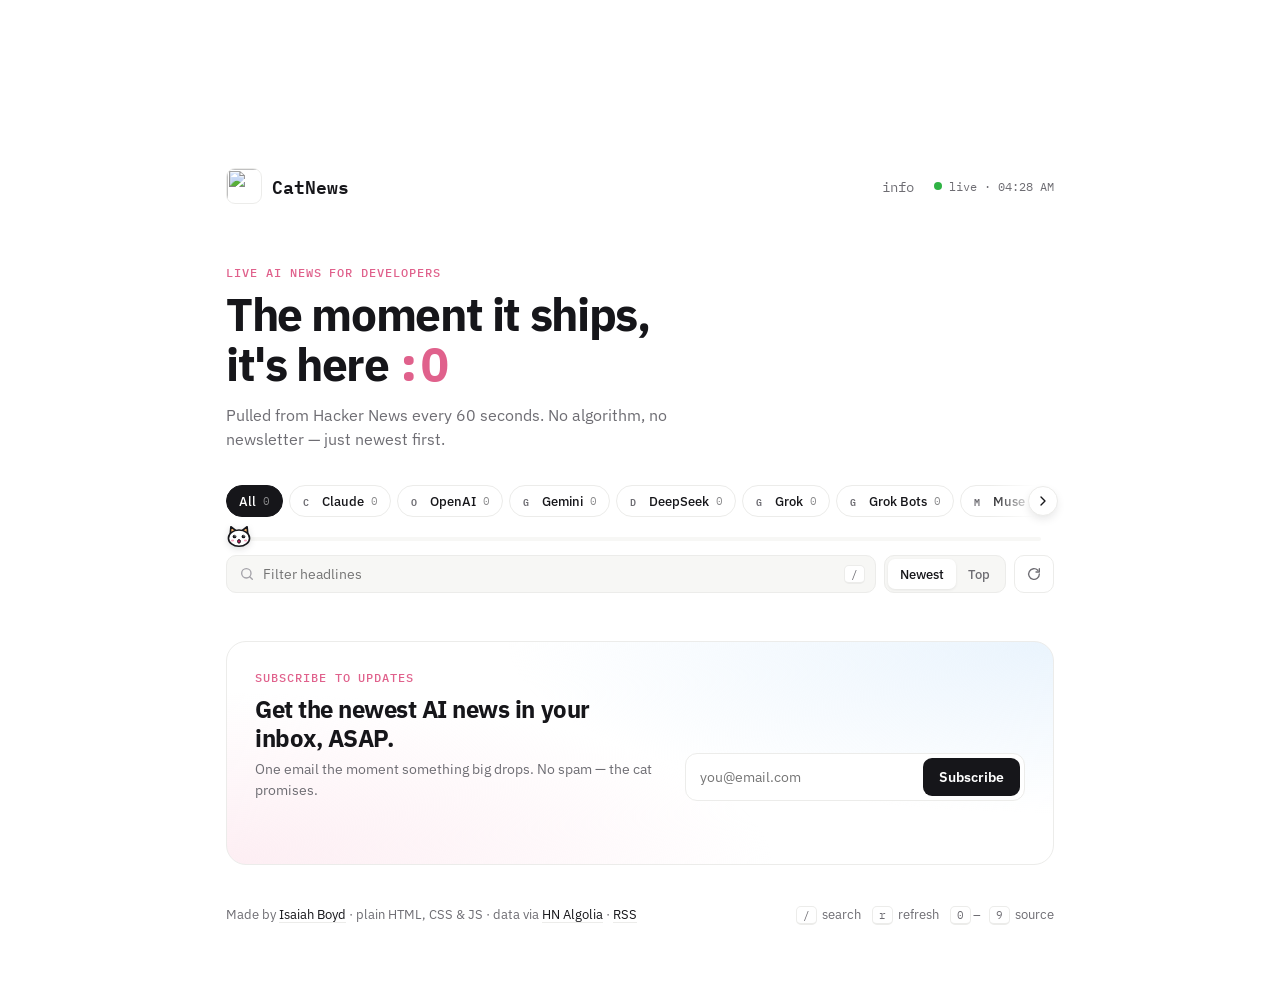
==== commit e19d4e6f: "Replace catnews.jpg with logo.jpg in HTML" ====
--- a/index.html
+++ b/index.html
@@ -5,23 +5,24 @@
   <meta name="viewport" content="width=device-width, initial-scale=1">
   <title>CatNews!</title>
   <meta name="description" content="Live AI news for developers: Claude, OpenAI, Gemini, DeepSeek, Grok, Kimi, Perplexity, OpenCode and more.">
-  <link rel="icon" href="catnews.jpg">
+  <link rel="icon" href="logo.jpg">
   <link rel="preconnect" href="https://fonts.googleapis.com">
   <link href="https://fonts.googleapis.com/css2?family=IBM+Plex+Mono:wght@400;500;600&family=IBM+Plex+Sans:wght@400;500;600;700&display=swap" rel="stylesheet">
   <link rel="stylesheet" href="style.css">
   <link rel="alternate" type="application/rss+xml" title="CatNews" href="https://catnews.space/rss.xml">
 </head>
 <body class="loading">
+  <canvas id="space" aria-hidden="true"></canvas>
   <!-- first-load splash -->
   <div class="splash" id="splash" aria-hidden="true">
-    <img src="catnews.jpg" alt="">
+    <img src="logo.jpg" alt="">
     <span class="splash-name">CatNews<span class="cursor">_</span></span>
   </div>
 
   <header class="top" id="top">
     <div class="wrap top-row">
       <a href="#" class="logo" data-source="all">
-        <img src="catnews.jpg" alt="" width="36" height="36">
+        <img src="logo.jpg" alt="" width="36" height="36">
         <span>CatNews</span>
       </a>
       <nav class="top-links">
@@ -38,10 +39,13 @@
     <section class="intro reveal">
       <div>
         <p class="eyebrow">live ai news for developers</p>
-        <h1>The moment it ships,<br>it's here<span class="mew">:3</span></h1>
+        <h1>The moment it ships,<br>it's here<span class="mew">:O</span></h1>
         <p class="lede">Pulled from Hacker News every 60 seconds. No algorithm, no newsletter — just newest first.</p>
       </div>
-      <img class="hero-cat" src="catnews.jpg" alt="A cat typing on a computer next to a gaming PC">
+      <div class="astro" aria-hidden="true">
+        <div class="orbit"><div class="moon-path"><span class="moon"></span></div></div>
+        <div class="helmet"><img src="logo.jpg" alt=""></div>
+      </div>
     </section>
 
     <div class="rail reveal" id="rail">
@@ -56,7 +60,7 @@
       <div class="rail-track" id="rail-track" aria-hidden="true">
         <span class="rail-fill" id="rail-fill"></span>
         <span class="rail-cat" id="rail-cat">
-          <svg viewBox="0 0 32 28" width="26" height="23"><path class="ears" d="M5 13 6 2l8 6M27 13 26 2l-8 6" fill="#fff" stroke="#16161a" stroke-width="2" stroke-linejoin="round"/><ellipse cx="16" cy="16" rx="13" ry="10" fill="#fff" stroke="#16161a" stroke-width="2"/><circle cx="11" cy="15" r="1.4" fill="#16161a"/><circle cx="21" cy="15" r="1.4" fill="#16161a"/><path d="M13.5 19q1.25 1.4 2.5 0 1.25 1.4 2.5 0" fill="none" stroke="#16161a" stroke-width="1.4" stroke-linecap="round"/><ellipse cx="8" cy="19" rx="2" ry="1.2" fill="#f5a3bd"/><ellipse cx="24" cy="19" rx="2" ry="1.2" fill="#f5a3bd"/></svg>
+          <svg viewBox="0 0 32 28" width="26" height="23"><path class="ears" d="M5 13 6 2l8 6M27 13 26 2l-8 6" fill="#f6b26b" stroke="#16161a" stroke-width="2" stroke-linejoin="round"/><ellipse cx="16" cy="16" rx="13" ry="10" fill="#fff" stroke="#16161a" stroke-width="2"/><circle cx="10.5" cy="14" r="2.3" fill="#16161a"/><circle cx="21.5" cy="14" r="2.3" fill="#16161a"/><circle cx="11.2" cy="13.2" r=".8" fill="#fff"/><circle cx="22.2" cy="13.2" r=".8" fill="#fff"/><ellipse cx="16" cy="20" rx="1.8" ry="2.2" fill="#c2185b" stroke="#16161a" stroke-width="1.2"/><ellipse cx="8" cy="19" rx="2" ry="1.2" fill="#f5a3bd"/><ellipse cx="24" cy="19" rx="2" ry="1.2" fill="#f5a3bd"/></svg>
         </span>
       </div>
     </div>
@@ -78,7 +82,7 @@
 
     <div id="lead"></div>
     <ol class="feed" id="feed"></ol>
-    <p class="empty" id="empty" hidden>Nothing here — the cat looked everywhere. Try another source or clear the filter.</p>
+    <p class="empty" id="empty" hidden>Nothing here — the cat searched the whole galaxy. Try another source or clear the filter.</p>
   </main>
 
   <section class="wrap">
@@ -101,6 +105,7 @@
     <p class="keys"><kbd>/</kbd> search <kbd>r</kbd> refresh <kbd>0</kbd>–<kbd>9</kbd> source</p>
   </footer>
 
+  <script src="space.js"></script>
   <script src="sources.js"></script>
   <script src="script.js"></script>
 </body>
--- a/style.css
+++ b/style.css
@@ -82,7 +82,7 @@
 }
 body.loading .reveal { opacity: 0; transform: translateY(16px); }
 body.loading .top { opacity: 0; transform: translateY(-100%); }
-.sources.reveal { transition-delay: .08s; }
+.rail.reveal { transition-delay: .08s; }
 .toolbar.reveal { transition-delay: .16s; }
 
 /* ---------- header ---------- */
@@ -196,8 +196,8 @@
   gap: 6px;
   overflow-x: auto;
   scrollbar-width: none;
-  padding: 2px 0 14px;
-  margin-bottom: 4px;
+  padding: 2px 0;
+  scroll-behavior: auto; /* we animate scrolling ourselves */
 }
 .sources::-webkit-scrollbar { display: none; }
 
@@ -235,6 +235,105 @@
   overflow: hidden;
 }
 .co img { width: 100%; height: 100%; object-fit: contain; }
+
+/* ---------- source rail + cat scrollbar ---------- */
+.rail {
+  position: relative;
+  margin-bottom: 14px;
+}
+
+/* soft fade at whichever edge has more chips */
+.rail::before,
+.rail::after {
+  content: "";
+  position: absolute;
+  top: 0;
+  height: 36px;
+  width: 64px;
+  pointer-events: none;
+  z-index: 1;
+  opacity: 0;
+  transition: opacity .25s;
+}
+.rail::before { left: 0; background: linear-gradient(90deg, #fff 30%, transparent); }
+.rail::after { right: 0; background: linear-gradient(-90deg, #fff 30%, transparent); }
+.rail.can-left::before,
+.rail.can-right::after { opacity: 1; }
+
+.rail-arrow {
+  position: absolute;
+  top: 3px;
+  z-index: 2;
+  width: 30px;
+  height: 30px;
+  border-radius: 50%;
+  border: 1px solid var(--line);
+  background: #fff;
+  color: var(--text);
+  display: grid;
+  place-items: center;
+  cursor: pointer;
+  box-shadow: 0 4px 12px -4px rgba(22, 22, 26, .2);
+  opacity: 0;
+  pointer-events: none;
+  transform: scale(.7);
+  transition: opacity .25s, transform .3s var(--ease), border-color .2s;
+}
+.rail-arrow.left { left: -4px; }
+.rail-arrow.right { right: -4px; }
+.rail-arrow:hover { border-color: var(--accent); }
+.rail-arrow:active { transform: scale(.9); }
+.rail.can-left .rail-arrow.left,
+.rail.can-right .rail-arrow.right { opacity: 1; pointer-events: auto; transform: scale(1); }
+
+.rail-track {
+  position: relative;
+  height: 4px;
+  margin: 18px 13px 4px;
+  border-radius: 4px;
+  background: var(--soft);
+  opacity: 0;
+  transition: opacity .3s;
+  cursor: pointer;
+}
+.rail.scrollable .rail-track { opacity: 1; }
+.rail-fill {
+  position: absolute;
+  inset: 0 auto 0 0;
+  width: 0;
+  border-radius: inherit;
+  background: linear-gradient(90deg, var(--accent-soft), var(--accent));
+}
+.rail-cat {
+  position: absolute;
+  top: 50%;
+  left: 0;
+  margin: -14px 0 0 -13px;
+  cursor: grab;
+  touch-action: none;
+  filter: drop-shadow(0 2px 3px rgba(22, 22, 26, .15));
+  transition: scale .25s var(--ease);
+}
+.rail-cat svg { display: block; transition: transform .3s var(--ease); }
+.rail-cat:hover { scale: 1.15; }
+.rail-cat.dragging { cursor: grabbing; scale: 1.2; }
+/* head tilts in the direction it's moving, ears twitch while it walks */
+.rail-cat.walk-right svg { transform: rotate(8deg); }
+.rail-cat.walk-left svg { transform: rotate(-8deg); }
+.rail-cat.walk-right .ears,
+.rail-cat.walk-left .ears { animation: twitch .3s ease-in-out infinite alternate; transform-origin: 16px 14px; }
+@keyframes twitch { to { transform: scaleY(.85); } }
+
+/* ---------- page scrollbar ---------- */
+html { scrollbar-color: #f2b8cb transparent; scrollbar-width: thin; }
+::-webkit-scrollbar { width: 10px; height: 10px; }
+::-webkit-scrollbar-track { background: transparent; }
+::-webkit-scrollbar-thumb {
+  background: #f2c4d3;
+  border: 3px solid #fff;
+  border-radius: 10px;
+}
+::-webkit-scrollbar-thumb:hover { background: var(--accent); }
 
 /* ---------- toolbar ---------- */
 .toolbar {
@@ -455,6 +554,76 @@
 
 .empty { color: var(--muted); text-align: center; padding: 48px 0; }
 
+/* ---------- subscribe ---------- */
+.subscribe {
+  margin-top: 48px;
+  padding: 28px;
+  border: 1px solid var(--line);
+  border-radius: 20px;
+  background:
+    radial-gradient(120% 140% at 100% 0%, #eaf4fd 0%, transparent 55%),
+    radial-gradient(120% 140% at 0% 100%, var(--accent-soft) 0%, transparent 55%),
+    #fff;
+  display: grid;
+  grid-template-columns: 1fr minmax(260px, 340px);
+  gap: 16px 28px;
+  align-items: end;
+}
+.subscribe h2 {
+  font-size: clamp(20px, 3.4vw, 24px);
+  letter-spacing: -0.02em;
+  line-height: 1.2;
+  margin: 0 0 6px;
+}
+.sub-copy p:last-child { margin: 0; color: var(--muted); font-size: 14px; }
+
+.sub-field {
+  display: flex;
+  padding: 4px;
+  background: #fff;
+  border: 1px solid var(--line);
+  border-radius: 12px;
+  transition: border-color .2s, box-shadow .2s;
+}
+.sub-field:focus-within { border-color: var(--accent); box-shadow: 0 0 0 4px var(--accent-soft); }
+.sub-field input {
+  flex: 1;
+  min-width: 0;
+  border: 0;
+  outline: 0;
+  background: none;
+  font: 14px var(--sans);
+  padding: 0 10px;
+}
+.sub-field button {
+  font: 600 14px var(--sans);
+  color: #fff;
+  background: var(--text);
+  border: 0;
+  border-radius: 9px;
+  padding: 10px 16px;
+  cursor: pointer;
+  transition: background .2s, transform .15s;
+}
+.sub-field button:hover { background: var(--accent); }
+.sub-field button:active { transform: scale(.96); }
+.sub-field button:disabled { opacity: .6; cursor: wait; }
+
+.sub-msg {
+  grid-column: 1 / -1;
+  margin: 0;
+  min-height: 1.5em;
+  font: 13px var(--mono);
+  color: var(--muted);
+}
+.sub-msg.ok { color: #2a9d48; animation: rise .4s var(--ease) both; }
+.sub-msg.bad { color: #d6336c; }
+.subscribe.shake .sub-field { animation: shake .35s; }
+@keyframes shake {
+  25% { transform: translateX(-5px); }
+  75% { transform: translateX(5px); }
+}
+
 /* ---------- footer ---------- */
 .foot {
   padding: 40px 16px 56px;
@@ -480,6 +649,7 @@
   .side a { margin: 0; }
   .item + .item::before { left: 58px; }
   .keys { display: none; }
+  .subscribe { grid-template-columns: 1fr; padding: 22px; }
 }
 
 @media (prefers-reduced-motion: reduce) {
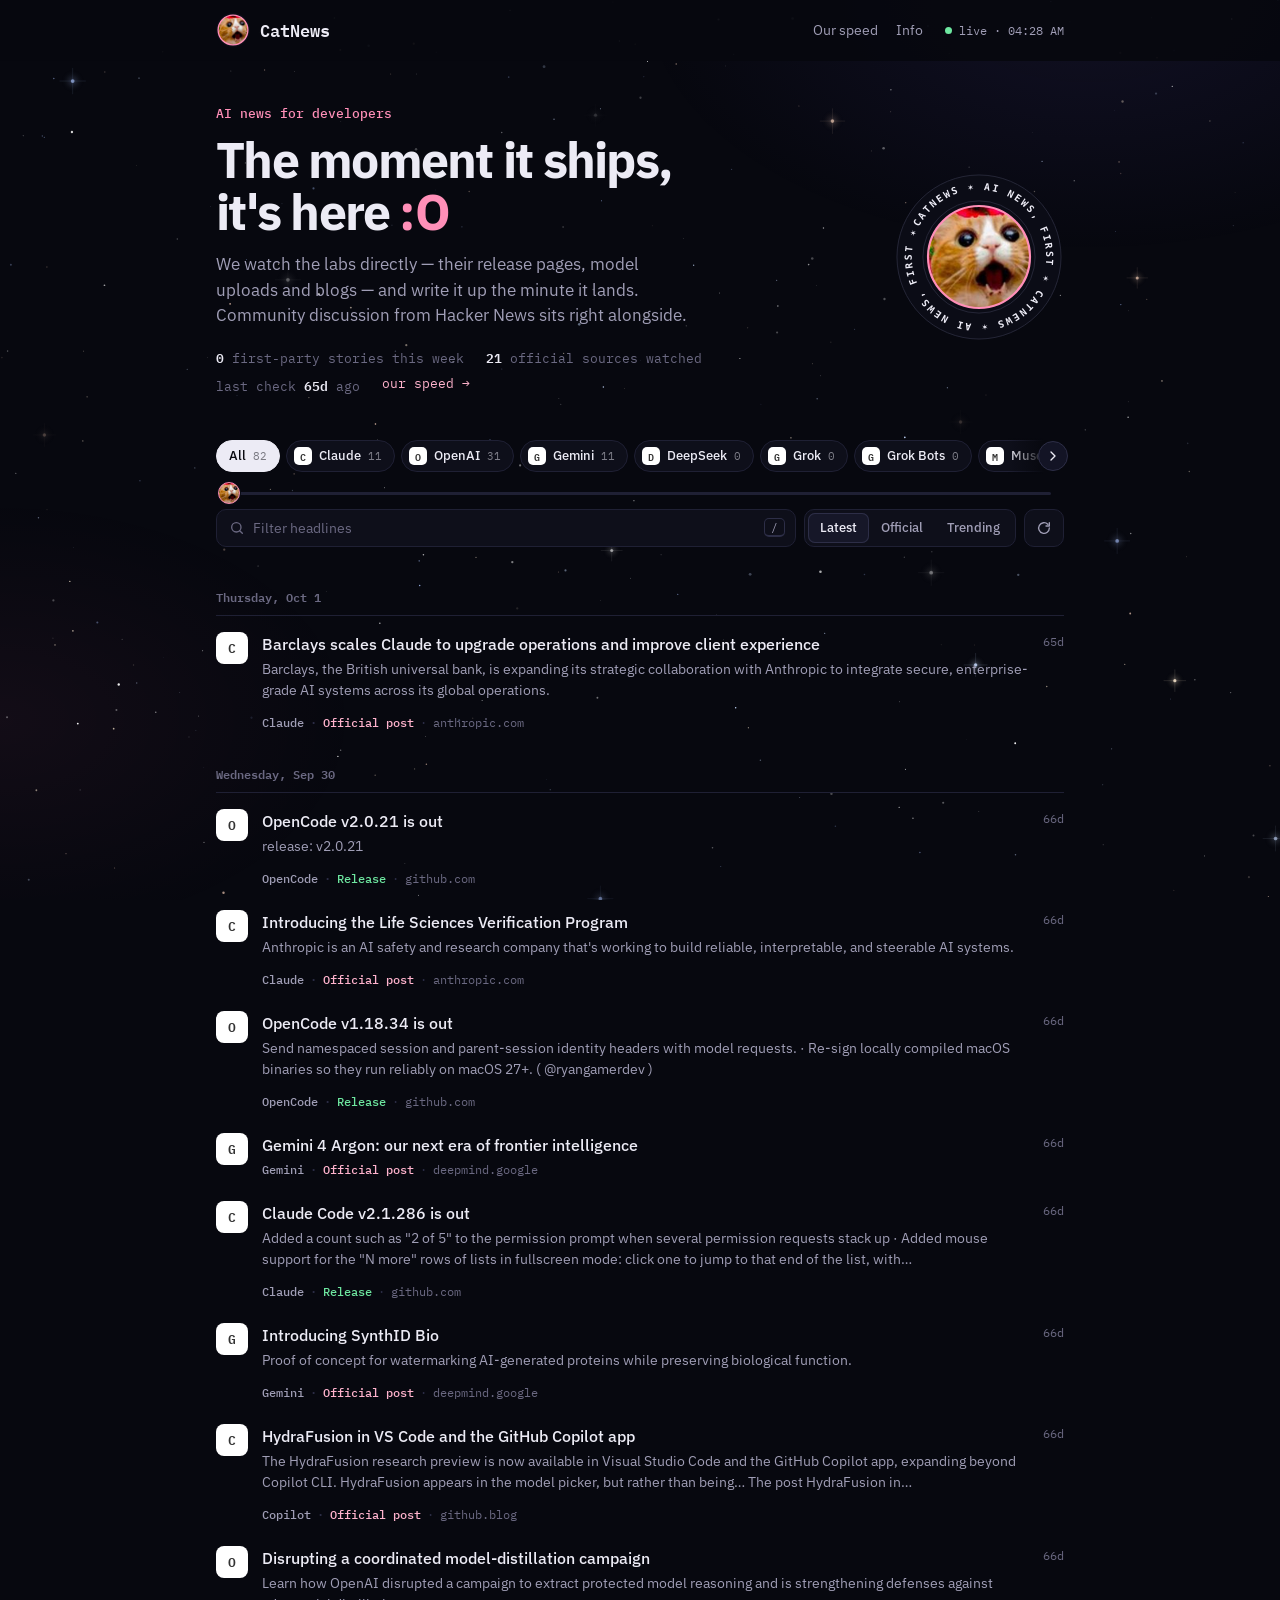
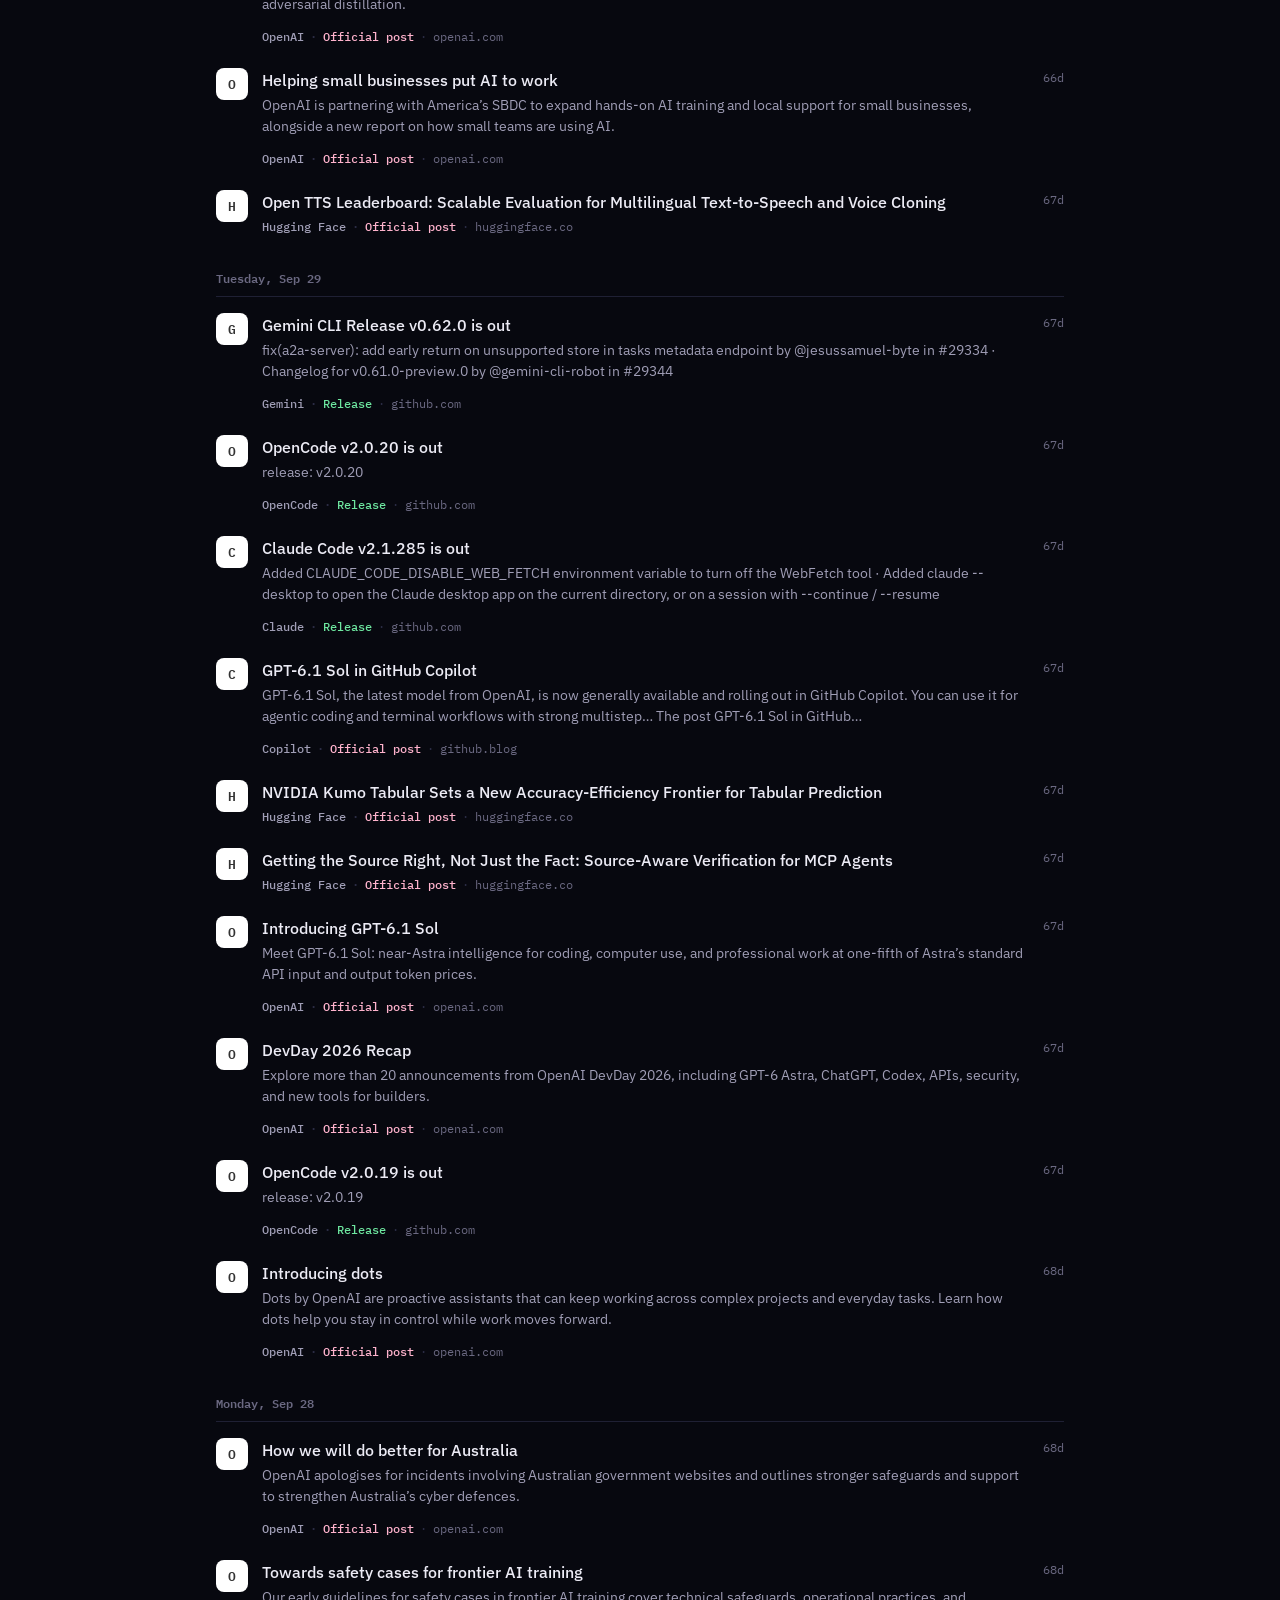
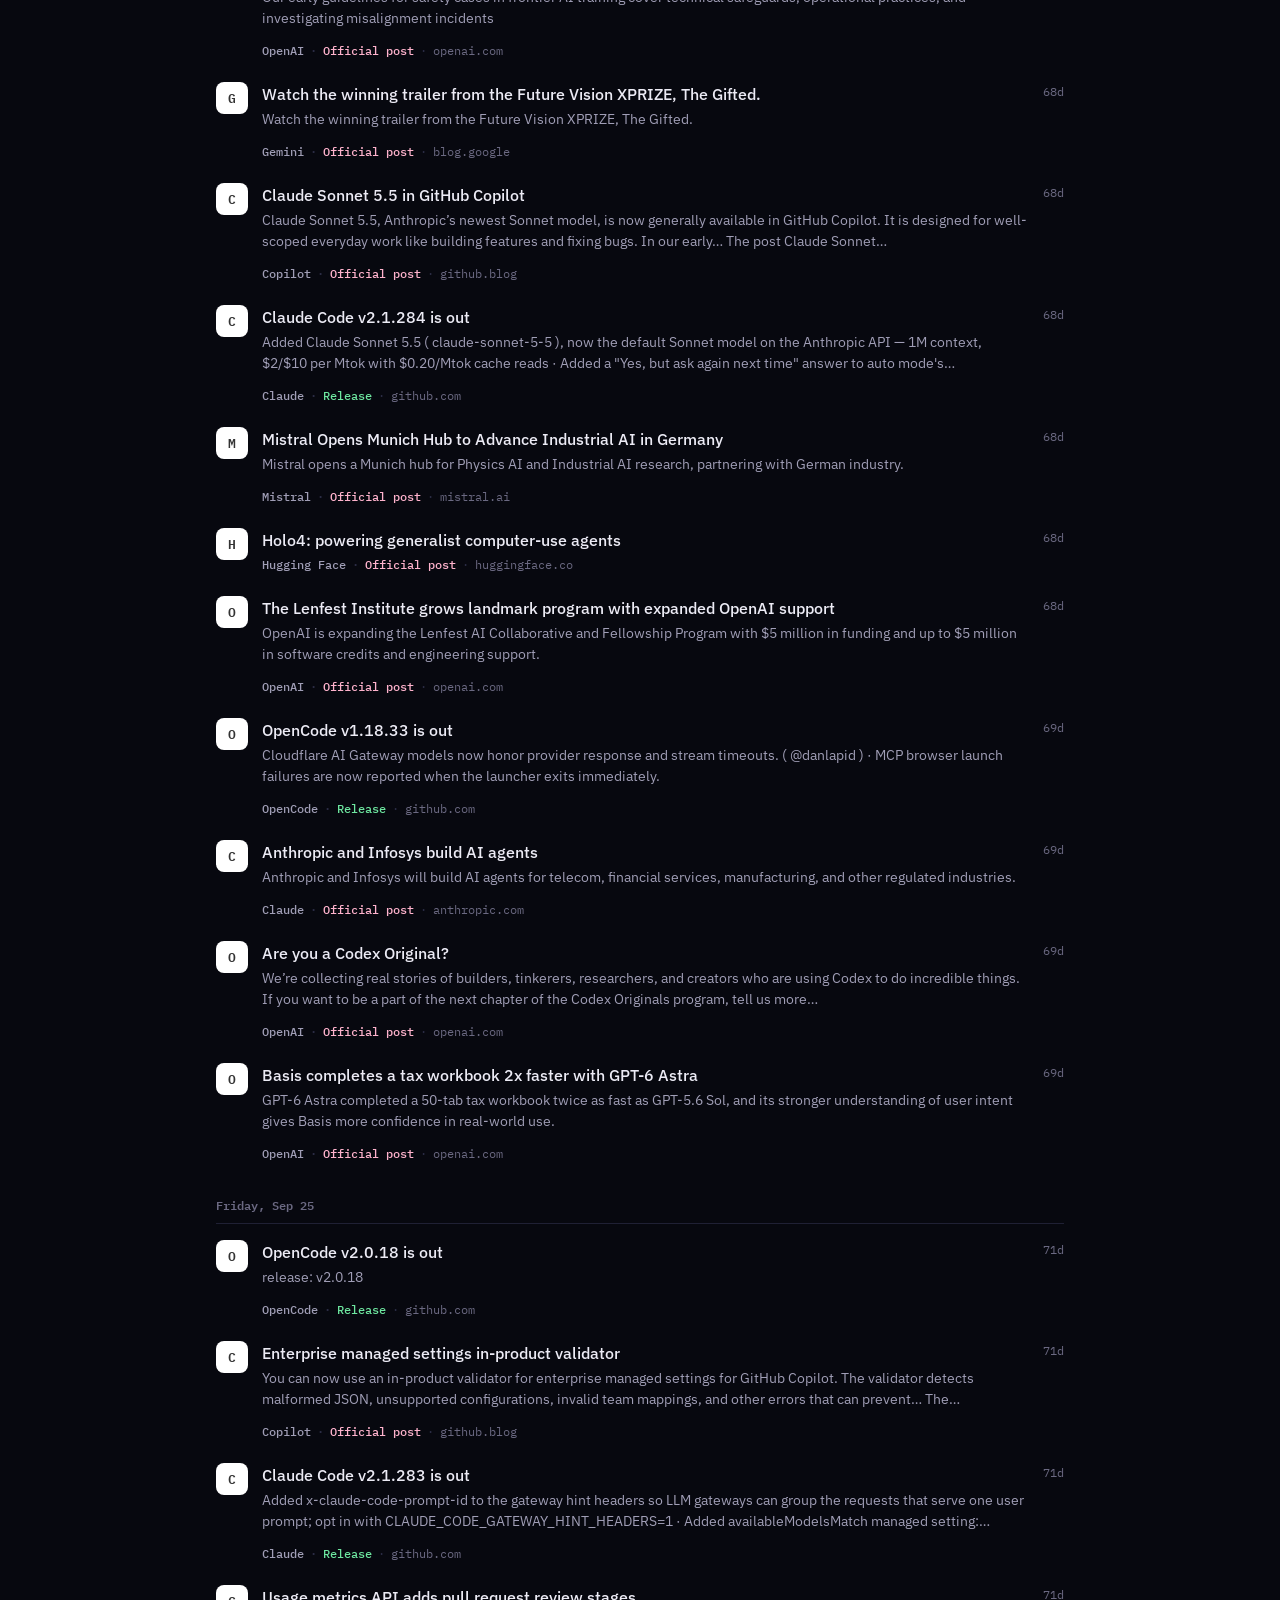
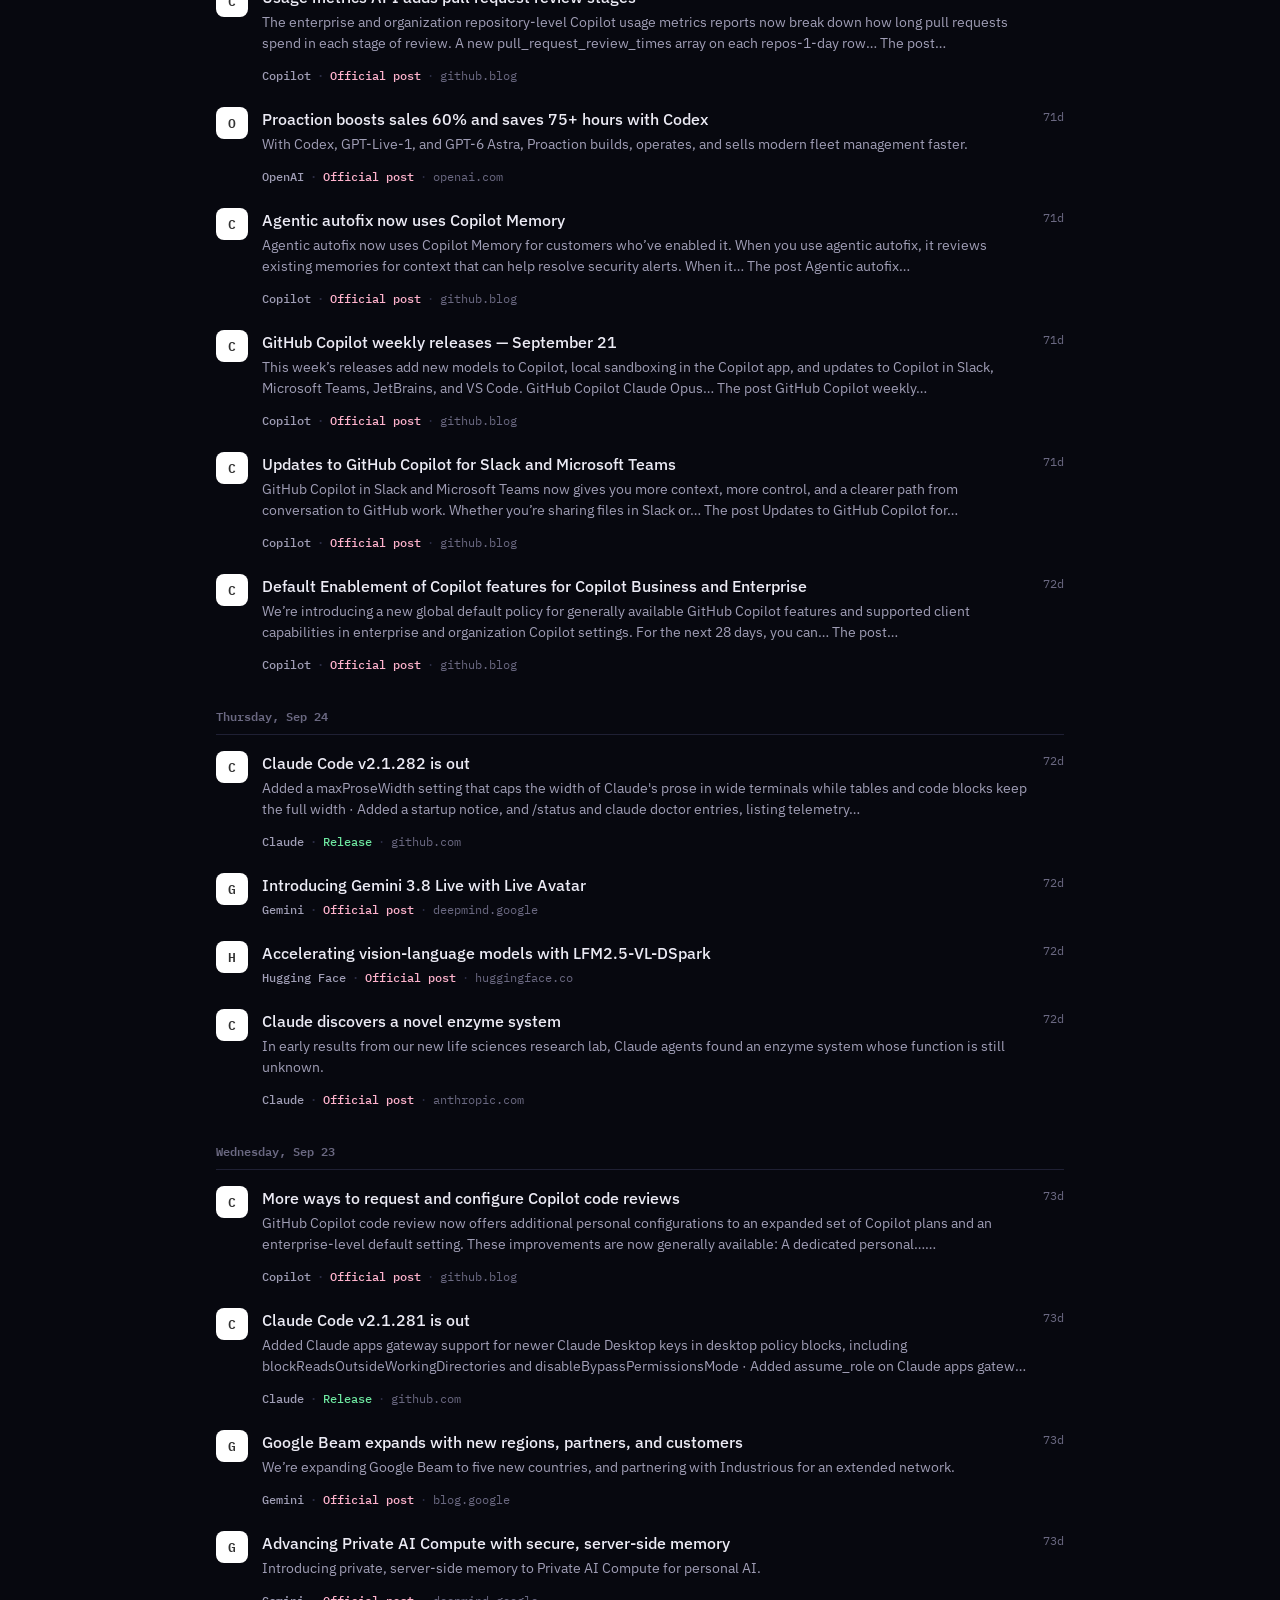
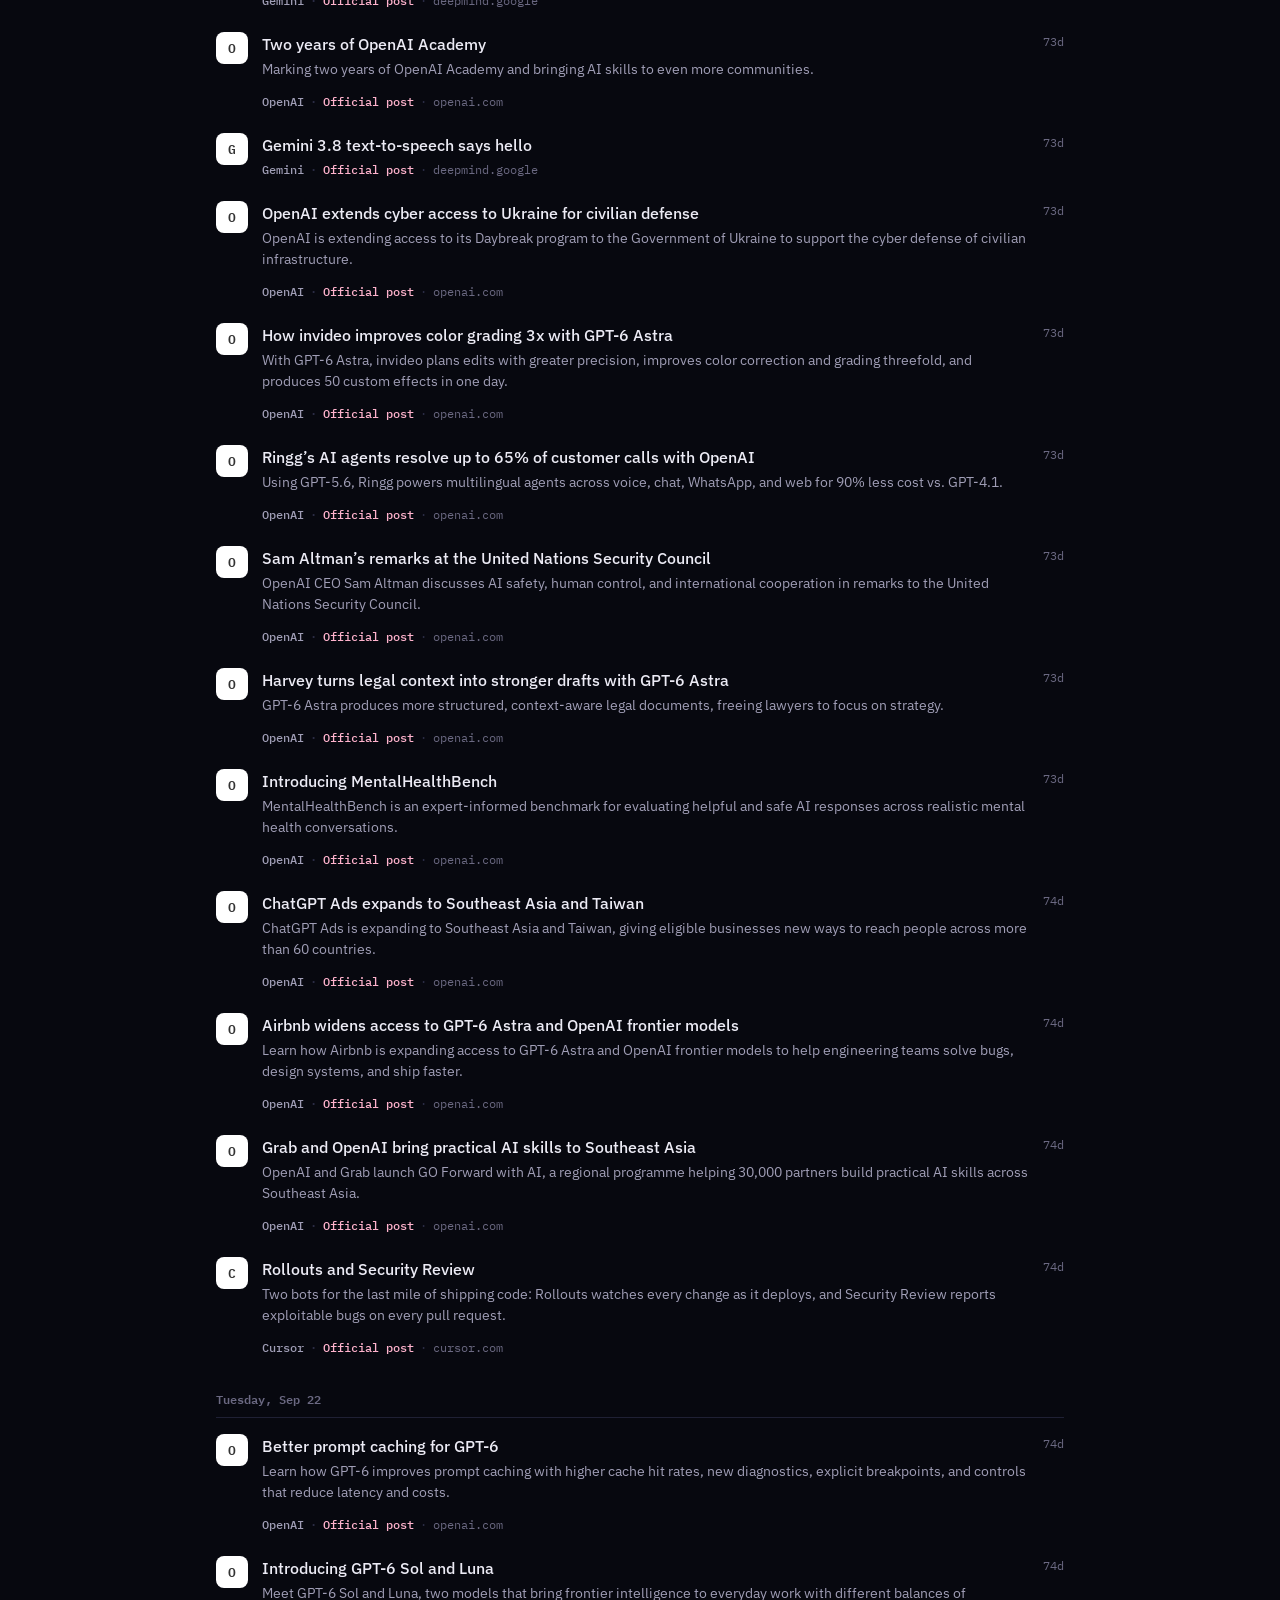
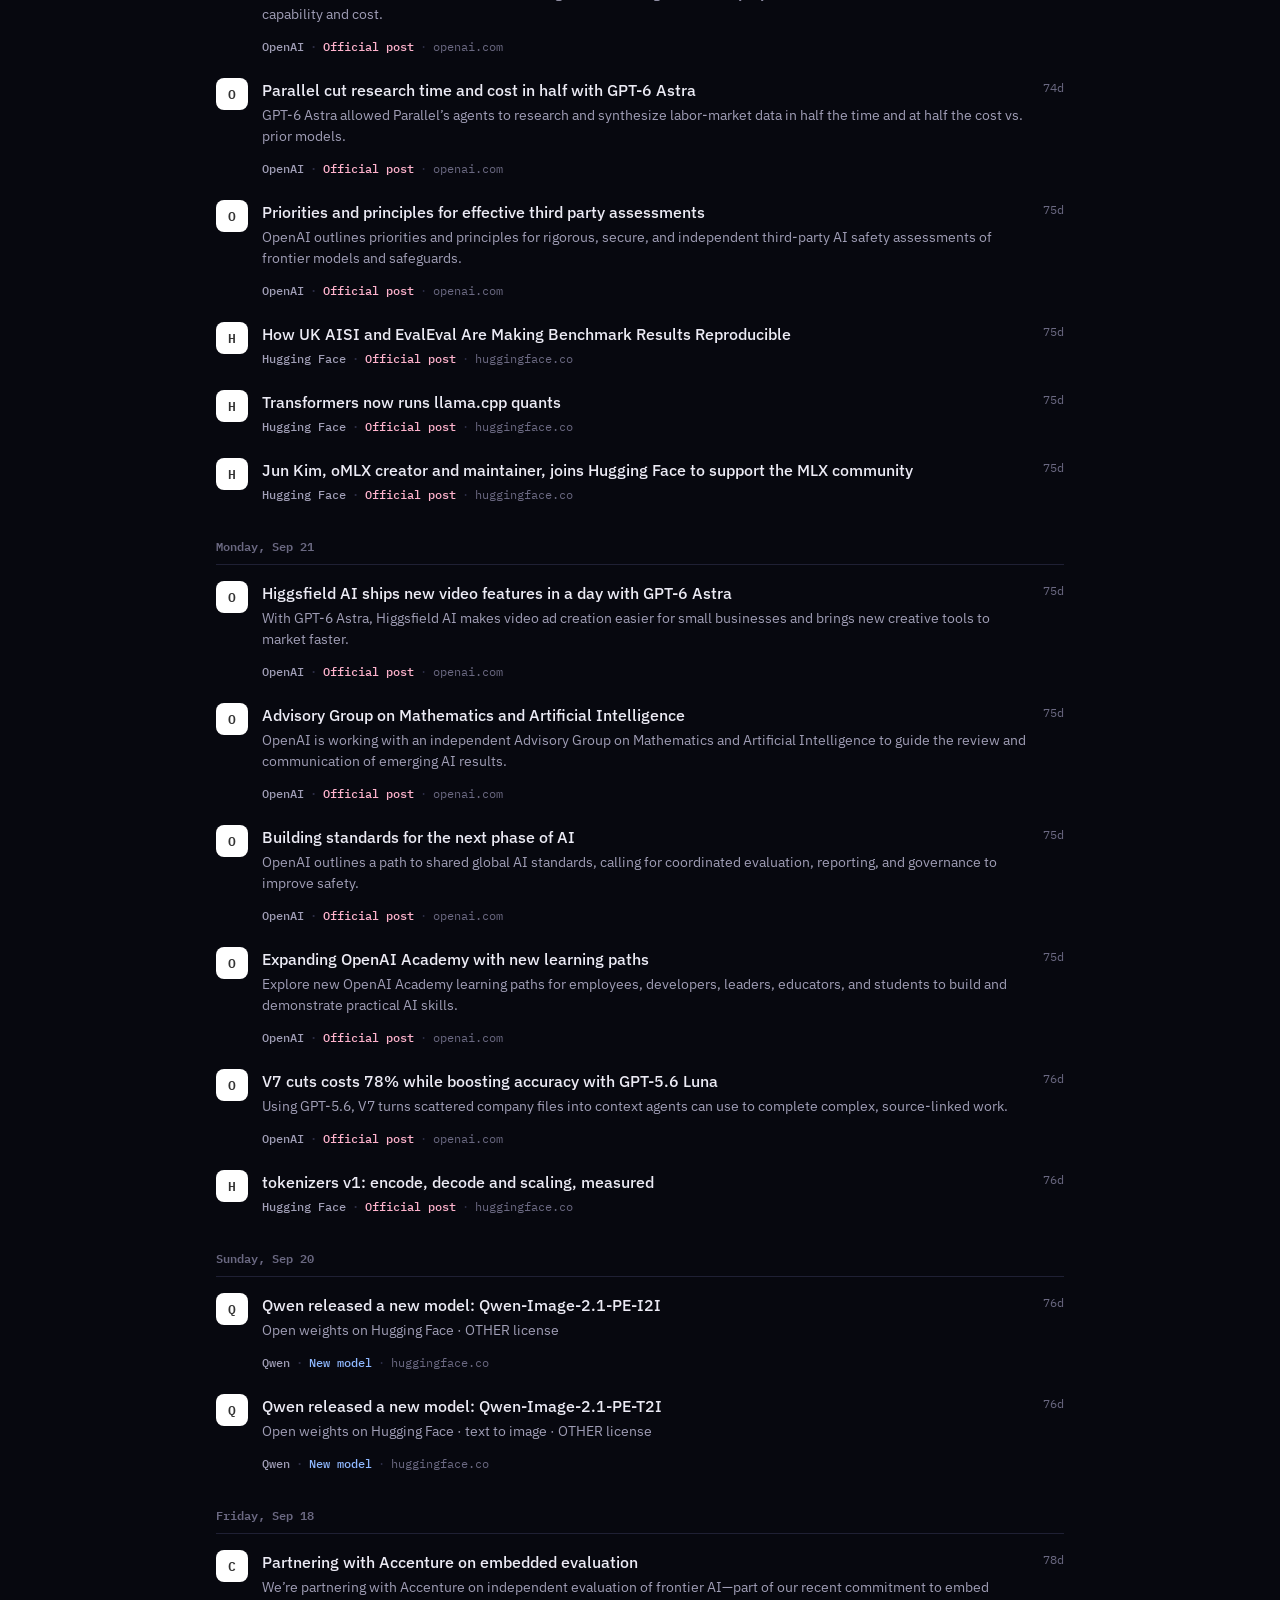
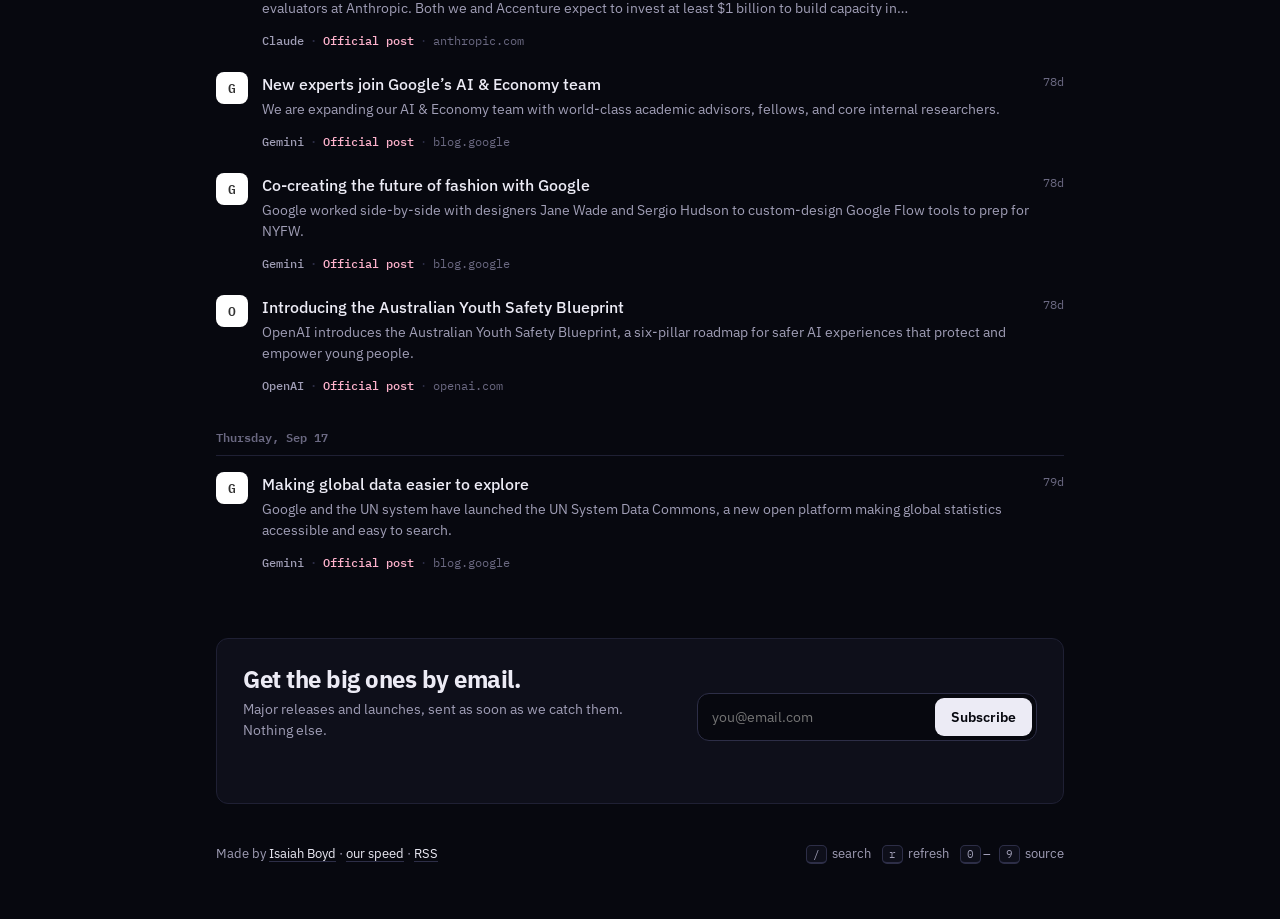
==== commit 7a27fe86: "First-party newsroom, /our-speed, round logo and cleaner design - build-news.js: pulls news straight" ====
--- a/index.html
+++ b/index.html
@@ -4,29 +4,30 @@
   <meta charset="utf-8">
   <meta name="viewport" content="width=device-width, initial-scale=1">
   <title>CatNews!</title>
-  <meta name="description" content="Live AI news for developers: Claude, OpenAI, Gemini, DeepSeek, Grok, Kimi, Perplexity, OpenCode and more.">
-  <link rel="icon" href="logo.jpg">
+  <meta name="description" content="AI news for developers, straight from the source: releases, new models and official posts from Anthropic, OpenAI, Google, DeepSeek, Mistral, Qwen and more.">
+  <link rel="icon" href="logo-mark.svg" type="image/svg+xml">
+  <link rel="alternate" type="application/rss+xml" title="CatNews" href="https://catnews.space/rss.xml">
   <link rel="preconnect" href="https://fonts.googleapis.com">
   <link href="https://fonts.googleapis.com/css2?family=IBM+Plex+Mono:wght@400;500;600&family=IBM+Plex+Sans:wght@400;500;600;700&display=swap" rel="stylesheet">
   <link rel="stylesheet" href="style.css">
-  <link rel="alternate" type="application/rss+xml" title="CatNews" href="https://catnews.space/rss.xml">
 </head>
 <body class="loading">
   <canvas id="space" aria-hidden="true"></canvas>
-  <!-- first-load splash -->
+
   <div class="splash" id="splash" aria-hidden="true">
-    <img src="logo.jpg" alt="">
+    <img src="logo-mark.svg" alt="">
     <span class="splash-name">CatNews<span class="cursor">_</span></span>
   </div>
 
   <header class="top" id="top">
     <div class="wrap top-row">
       <a href="#" class="logo" data-source="all">
-        <img src="logo.jpg" alt="" width="36" height="36">
+        <img src="logo-mark.svg" alt="" width="34" height="34">
         <span>CatNews</span>
       </a>
       <nav class="top-links">
-        <a href="https://info.catnews.space">info</a>
+        <a href="/our-speed/">Our speed</a>
+        <a href="https://info.catnews.space" class="hide-sm">Info</a>
       </nav>
       <div class="status">
         <span class="dot" id="dot"></span>
@@ -38,14 +39,12 @@
   <main class="wrap">
     <section class="intro reveal">
       <div>
-        <p class="eyebrow">live ai news for developers</p>
+        <p class="eyebrow">AI news for developers</p>
         <h1>The moment it ships,<br>it's here<span class="mew">:O</span></h1>
-        <p class="lede">Pulled from Hacker News every 60 seconds. No algorithm, no newsletter — just newest first.</p>
+        <p class="lede">We watch the labs directly — their release pages, model uploads and blogs — and write it up the minute it lands. Community discussion from Hacker News sits right alongside.</p>
+        <p class="stats" id="stats"></p>
       </div>
-      <div class="astro" aria-hidden="true">
-        <div class="orbit"><div class="moon-path"><span class="moon"></span></div></div>
-        <div class="helmet"><img src="logo.jpg" alt=""></div>
-      </div>
+      <img class="badge" src="logo.svg" alt="CatNews logo">
     </section>
 
     <div class="rail reveal" id="rail">
@@ -56,12 +55,9 @@
       <button class="rail-arrow right" id="rail-right" aria-label="Scroll sources right">
         <svg viewBox="0 0 24 24" width="16" height="16" aria-hidden="true"><path d="m9 6 6 6-6 6" fill="none" stroke="currentColor" stroke-width="2" stroke-linecap="round" stroke-linejoin="round"/></svg>
       </button>
-      <!-- custom scrollbar: a little cat walks along the track -->
       <div class="rail-track" id="rail-track" aria-hidden="true">
         <span class="rail-fill" id="rail-fill"></span>
-        <span class="rail-cat" id="rail-cat">
-          <svg viewBox="0 0 32 28" width="26" height="23"><path class="ears" d="M5 13 6 2l8 6M27 13 26 2l-8 6" fill="#f6b26b" stroke="#16161a" stroke-width="2" stroke-linejoin="round"/><ellipse cx="16" cy="16" rx="13" ry="10" fill="#fff" stroke="#16161a" stroke-width="2"/><circle cx="10.5" cy="14" r="2.3" fill="#16161a"/><circle cx="21.5" cy="14" r="2.3" fill="#16161a"/><circle cx="11.2" cy="13.2" r=".8" fill="#fff"/><circle cx="22.2" cy="13.2" r=".8" fill="#fff"/><ellipse cx="16" cy="20" rx="1.8" ry="2.2" fill="#c2185b" stroke="#16161a" stroke-width="1.2"/><ellipse cx="8" cy="19" rx="2" ry="1.2" fill="#f5a3bd"/><ellipse cx="24" cy="19" rx="2" ry="1.2" fill="#f5a3bd"/></svg>
-        </span>
+        <span class="rail-cat" id="rail-cat"><img src="logo-mark.svg" alt=""></span>
       </div>
     </div>
 
@@ -71,9 +67,10 @@
         <input type="search" id="search" placeholder="Filter headlines" autocomplete="off">
         <kbd>/</kbd>
       </label>
-      <div class="seg" role="group" aria-label="Sort">
-        <button data-sort="new" aria-pressed="true">Newest</button>
-        <button data-sort="top" aria-pressed="false">Top</button>
+      <div class="seg" role="group" aria-label="Feed">
+        <button data-feed="latest" aria-pressed="true">Latest</button>
+        <button data-feed="official" aria-pressed="false">Official</button>
+        <button data-feed="trending" aria-pressed="false">Trending</button>
       </div>
       <button id="refresh" class="icon-btn" aria-label="Refresh">
         <svg viewBox="0 0 24 24" width="16" height="16" aria-hidden="true"><path d="M20 12a8 8 0 1 1-2.3-5.6M20 4v5h-5" fill="none" stroke="currentColor" stroke-width="2" stroke-linecap="round" stroke-linejoin="round"/></svg>
@@ -82,15 +79,14 @@
 
     <div id="lead"></div>
     <ol class="feed" id="feed"></ol>
-    <p class="empty" id="empty" hidden>Nothing here — the cat searched the whole galaxy. Try another source or clear the filter.</p>
+    <p class="empty" id="empty" hidden>Nothing here yet — the cat searched the whole galaxy. Try another source or clear the filter.</p>
   </main>
 
   <section class="wrap">
-    <form class="subscribe" id="subscribe">
+    <form class="subscribe panel" id="subscribe">
       <div class="sub-copy">
-        <p class="eyebrow">subscribe to updates</p>
-        <h2>Get the newest AI news in your inbox, ASAP.</h2>
-        <p>One email the moment something big drops. No spam — the cat promises.</p>
+        <h2>Get the big ones by email.</h2>
+        <p>Major releases and launches, sent as soon as we catch them. Nothing else.</p>
       </div>
       <div class="sub-field">
         <input type="email" id="sub-email" name="email" placeholder="you@email.com" required autocomplete="email" aria-label="Email address">
@@ -101,7 +97,7 @@
   </section>
 
   <footer class="wrap foot">
-    <p>Made by <a href="https://info.catnews.space">Isaiah Boyd</a> · plain HTML, CSS &amp; JS · data via <a href="https://hn.algolia.com/api" target="_blank" rel="noopener">HN Algolia</a> · <a href="rss.xml">RSS</a></p>
+    <p>Made by <a href="https://info.catnews.space">Isaiah Boyd</a> · <a href="/our-speed/">our speed</a> · <a href="rss.xml">RSS</a></p>
     <p class="keys"><kbd>/</kbd> search <kbd>r</kbd> refresh <kbd>0</kbd>–<kbd>9</kbd> source</p>
   </footer>
 
--- a/style.css
+++ b/style.css
@@ -1,20 +1,28 @@
+/* CatNews — one stylesheet for every page */
+
 :root {
-  --bg: #ffffff;
-  --soft: #f7f7f5;
-  --text: #16161a;
-  --muted: #6e6d73;
-  --faint: #a3a2a8;
-  --line: #ececea;
-  --accent: #e0618c;      /* the cat's blush */
-  --accent-soft: #fdeef3;
-  --blue: #5aa9e6;        /* the PC fan glow */
+  --bg: #07080f;
+  --panel: #0e0f1a;
+  --panel-2: #131425;
+  --soft: #161728;
+  --text: #ecebf5;
+  --muted: #a09eb6;
+  --faint: #6b6982;
+  --line: #1f2034;
+  --line-strong: #2d2e47;
+  --accent: #ff8fb8;      /* cat-nose pink */
+  --accent-ink: #ffb3cd;
+  --accent-soft: rgba(255, 143, 184, .1);
+  --blue: #8fb8ff;
+  --green: #6ee7a0;
   --mono: "IBM Plex Mono", ui-monospace, monospace;
   --sans: "IBM Plex Sans", system-ui, sans-serif;
   --ease: cubic-bezier(.2, .8, .2, 1);
+  --radius: 12px;
 }
 
 * { box-sizing: border-box; }
-html { color-scheme: light; scroll-behavior: smooth; }
+html { color-scheme: dark; scroll-behavior: smooth; scrollbar-color: #2d2e47 transparent; scrollbar-width: thin; }
 
 body {
   margin: 0;
@@ -22,25 +30,50 @@
   color: var(--text);
   font: 16px/1.5 var(--sans);
   -webkit-font-smoothing: antialiased;
+  font-variant-numeric: tabular-nums;
 }
 
 a { color: inherit; }
 img { display: block; }
-
-.wrap {
-  max-width: 860px;
-  margin: 0 auto;
-  padding: 0 16px;
-}
+::selection { background: var(--accent); color: var(--bg); }
+
+::-webkit-scrollbar { width: 10px; height: 10px; }
+::-webkit-scrollbar-track { background: transparent; }
+::-webkit-scrollbar-thumb { background: #24253a; border: 3px solid var(--bg); border-radius: 10px; }
+::-webkit-scrollbar-thumb:hover { background: #3a3b58; }
+
+:focus-visible { outline: 2px solid var(--accent); outline-offset: 2px; border-radius: 6px; }
+
+.wrap { max-width: 880px; margin: 0 auto; padding: 0 16px; }
 
 kbd {
   font: 11px var(--mono);
   color: var(--muted);
-  border: 1px solid var(--line);
+  border: 1px solid var(--line-strong);
   border-bottom-width: 2px;
   padding: 1px 6px;
   border-radius: 5px;
-  background: #fff;
+  background: var(--panel);
+}
+
+/* ---------- space background ---------- */
+#space {
+  position: fixed;
+  inset: 0;
+  width: 100%;
+  height: 100%;
+  z-index: -1;
+  pointer-events: none;
+}
+body::before {
+  content: "";
+  position: fixed;
+  inset: 0;
+  z-index: -2;
+  pointer-events: none;
+  background:
+    radial-gradient(50% 40% at 85% 0%, rgba(110, 90, 220, .1), transparent 70%),
+    radial-gradient(40% 35% at 0% 80%, rgba(255, 110, 170, .05), transparent 70%);
 }
 
 /* ---------- first-load splash ---------- */
@@ -48,100 +81,70 @@
   position: fixed;
   inset: 0;
   z-index: 50;
-  background: #fff;
+  background: var(--bg);
   display: grid;
   place-content: center;
   justify-items: center;
   gap: 14px;
-  transition: opacity .5s var(--ease), visibility .5s;
-}
-.splash img {
-  width: 120px;
-  mix-blend-mode: multiply;
-  animation: splash-in .7s var(--ease) both;
-}
-.splash-name {
-  font: 600 22px var(--mono);
-  animation: splash-in .7s .15s var(--ease) both;
-}
-@keyframes splash-in {
-  from { opacity: 0; transform: translateY(12px) scale(.96); }
-}
+  transition: opacity .45s var(--ease), visibility .45s;
+}
+.splash img { width: 96px; height: 96px; animation: splash-in .6s var(--ease) both; }
+.splash-name { font: 600 20px var(--mono); animation: splash-in .6s .12s var(--ease) both; }
+@keyframes splash-in { from { opacity: 0; transform: translateY(10px) scale(.97); } }
 body:not(.loading) .splash { opacity: 0; visibility: hidden; }
 
-.cursor {
-  color: var(--accent);
-  animation: blink 1s steps(1) infinite;
-}
+.cursor { color: var(--accent); animation: blink 1s steps(1) infinite; }
 @keyframes blink { 50% { opacity: 0; } }
 
-/* page sections rise in one after another once the splash leaves */
-.reveal,
-.top {
-  transition: opacity .7s var(--ease), transform .7s var(--ease);
-}
-body.loading .reveal { opacity: 0; transform: translateY(16px); }
+.reveal, .top { transition: opacity .6s var(--ease), transform .6s var(--ease); }
+body.loading .reveal { opacity: 0; transform: translateY(14px); }
 body.loading .top { opacity: 0; transform: translateY(-100%); }
-.rail.reveal { transition-delay: .08s; }
-.toolbar.reveal { transition-delay: .16s; }
+.rail.reveal { transition-delay: .06s; }
+.toolbar.reveal { transition-delay: .12s; }
+
+@keyframes rise { from { opacity: 0; transform: translateY(10px); } }
+@keyframes spin { to { transform: rotate(360deg); } }
 
 /* ---------- header ---------- */
 .top {
   position: sticky;
   top: 0;
   z-index: 10;
-  background: rgba(255, 255, 255, .82);
-  backdrop-filter: saturate(180%) blur(12px);
+  background: rgba(7, 8, 15, .92);
   border-bottom: 1px solid transparent;
+  transition: border-color .2s, opacity .6s var(--ease), transform .6s var(--ease);
 }
 .top.scrolled { border-color: var(--line); }
 
-.top-row {
-  display: flex;
-  align-items: center;
-  gap: 20px;
-  height: 60px;
-}
+.top-row { display: flex; align-items: center; gap: 22px; height: 60px; }
 
 .logo {
   display: flex;
   align-items: center;
   gap: 10px;
-  font: 600 18px var(--mono);
+  font: 600 17px var(--mono);
   text-decoration: none;
   margin-right: auto;
 }
-.logo img {
-  width: 36px;
-  height: 36px;
-  object-fit: cover;
-  border-radius: 9px;
-  border: 1px solid var(--line);
-  transition: transform .4s var(--ease);
-}
-.logo:hover img { transform: rotate(-8deg) scale(1.06); }
-
+.logo img { width: 34px; height: 34px; transition: transform .5s var(--ease); }
+.logo:hover img { transform: rotate(-14deg); }
+
+.top-links { display: flex; gap: 18px; }
 .top-links a {
-  font: 14px var(--mono);
+  font: 14px var(--sans);
   color: var(--muted);
   text-decoration: none;
-  transition: color .2s;
-}
-.top-links a:hover { color: var(--text); }
-
-.status {
-  font: 12px var(--mono);
-  color: var(--muted);
-  display: flex;
-  align-items: center;
-  gap: 7px;
-}
-.dot { width: 8px; height: 8px; border-radius: 50%; background: var(--faint); }
-.dot.live { background: #2fb344; animation: pulse 2s infinite; }
-.dot.err { background: #e03131; }
+  transition: color .15s;
+}
+.top-links a:hover, .top-links a[aria-current] { color: var(--text); }
+
+.status { font: 12px var(--mono); color: var(--muted); display: flex; align-items: center; gap: 7px; }
+.dot { width: 7px; height: 7px; border-radius: 50%; background: var(--faint); }
+.dot.live { background: var(--green); animation: pulse 2s infinite; }
+.dot.err { background: #f87171; }
 @keyframes pulse {
-  from { box-shadow: 0 0 0 0 rgba(47, 179, 68, .45); }
-  to   { box-shadow: 0 0 0 9px rgba(47, 179, 68, 0); }
+  from { box-shadow: 0 0 0 0 rgba(110, 231, 160, .35); }
+  to   { box-shadow: 0 0 0 7px rgba(110, 231, 160, 0); }
 }
 
 /* ---------- intro ---------- */
@@ -149,57 +152,132 @@
   display: flex;
   align-items: center;
   justify-content: space-between;
-  gap: 24px;
-  padding: 48px 0 32px;
-}
-.eyebrow {
-  font: 500 12px var(--mono);
-  text-transform: uppercase;
-  letter-spacing: .08em;
-  color: var(--accent);
-  margin: 0 0 10px;
-}
+  gap: 32px;
+  padding: 44px 0 28px;
+}
+.eyebrow { font: 500 13px var(--mono); color: var(--accent); margin: 0 0 12px; }
 .intro h1 {
-  font-size: clamp(30px, 6vw, 46px);
-  line-height: 1.08;
-  letter-spacing: -0.03em;
+  font-size: clamp(32px, 6vw, 50px);
+  line-height: 1.04;
+  letter-spacing: -0.035em;
   margin: 0 0 14px;
+  font-weight: 700;
 }
 .mew {
-  font-family: var(--mono);
+  font-family: var(--sans);
+  font-weight: 700;
   color: var(--accent);
   display: inline-block;
-  margin-left: 6px;
-  animation: wiggle 3s ease-in-out infinite;
-}
-@keyframes wiggle {
-  0%, 80%, 100% { transform: rotate(0); }
-  86% { transform: rotate(-12deg); }
-  92% { transform: rotate(9deg); }
-}
-.lede { margin: 0; color: var(--muted); max-width: 46ch; }
-
-.hero-cat {
+  margin-left: 10px;
+  transform-origin: 50% 80%;
+  animation: gasp 3.2s var(--ease) infinite;
+}
+@keyframes gasp {
+  0%, 62%, 100% { transform: none; }
+  66% { transform: translateY(-6px) scale(1.16, 1.26) rotate(-4deg); }
+  70% { transform: translateY(-4px) scale(1.14, 1.2) rotate(3deg); }
+  73% { transform: translateY(-4px) scale(1.14, 1.2) rotate(-3deg); }
+  76% { transform: translateY(-4px) scale(1.14, 1.2) rotate(2deg); }
+  84% { transform: none; }
+}
+.lede { margin: 0; color: var(--muted); max-width: 48ch; font-size: 17px; }
+
+.badge {
   width: 170px;
+  height: 170px;
   flex-shrink: 0;
-  mix-blend-mode: multiply;
-  animation: bob 4s ease-in-out infinite;
-}
-@keyframes bob {
-  0%, 100% { transform: translateY(0) rotate(-1deg); }
-  50%      { transform: translateY(-7px) rotate(1deg); }
-}
-
-/* ---------- source chips ---------- */
+  animation: float 8s ease-in-out infinite;
+}
+@keyframes float { 50% { transform: translateY(-8px); } }
+
+/* live numbers under the intro */
+.stats {
+  display: flex;
+  flex-wrap: wrap;
+  gap: 6px 22px;
+  margin-top: 18px;
+  font: 13px var(--mono);
+  color: var(--faint);
+}
+.stats b { color: var(--text); font-weight: 600; }
+.stats a { color: var(--accent-ink); text-decoration: none; }
+.stats a:hover { text-decoration: underline; }
+
+/* ---------- source rail ---------- */
+.rail { position: relative; margin-bottom: 14px; }
 .sources {
   display: flex;
   gap: 6px;
   overflow-x: auto;
   scrollbar-width: none;
   padding: 2px 0;
-  scroll-behavior: auto; /* we animate scrolling ourselves */
 }
 .sources::-webkit-scrollbar { display: none; }
+
+.rail::before, .rail::after {
+  content: "";
+  position: absolute;
+  top: 0;
+  height: 36px;
+  width: 56px;
+  pointer-events: none;
+  z-index: 1;
+  opacity: 0;
+  transition: opacity .2s;
+}
+.rail::before { left: 0; background: linear-gradient(90deg, var(--bg) 35%, transparent); }
+.rail::after { right: 0; background: linear-gradient(-90deg, var(--bg) 35%, transparent); }
+.rail.can-left::before, .rail.can-right::after { opacity: 1; }
+
+.rail-arrow {
+  position: absolute;
+  top: 3px;
+  z-index: 2;
+  width: 30px;
+  height: 30px;
+  border-radius: 50%;
+  border: 1px solid var(--line-strong);
+  background: var(--panel-2);
+  color: var(--text);
+  display: grid;
+  place-items: center;
+  cursor: pointer;
+  opacity: 0;
+  pointer-events: none;
+  transform: scale(.7);
+  transition: opacity .2s, transform .25s var(--ease), border-color .15s;
+}
+.rail-arrow.left { left: -4px; }
+.rail-arrow.right { right: -4px; }
+.rail-arrow:hover { border-color: var(--accent); }
+.rail.can-left .rail-arrow.left, .rail.can-right .rail-arrow.right { opacity: 1; pointer-events: auto; transform: scale(1); }
+
+.rail-track {
+  position: relative;
+  height: 3px;
+  margin: 18px 13px 4px;
+  border-radius: 3px;
+  background: var(--line);
+  opacity: 0;
+  transition: opacity .3s;
+  cursor: pointer;
+}
+.rail.scrollable .rail-track { opacity: 1; }
+.rail-fill { position: absolute; inset: 0 auto 0 0; width: 0; border-radius: inherit; background: var(--accent); opacity: .6; }
+.rail-cat {
+  position: absolute;
+  top: 50%;
+  left: 0;
+  margin: -12px 0 0 -12px;
+  cursor: grab;
+  touch-action: none;
+  transition: scale .2s var(--ease);
+}
+.rail-cat img { width: 24px; height: 24px; transition: transform .3s var(--ease); }
+.rail-cat:hover { scale: 1.15; }
+.rail-cat.dragging { cursor: grabbing; scale: 1.2; }
+.rail-cat.walk-right img { transform: rotate(14deg); }
+.rail-cat.walk-left img { transform: rotate(-14deg); }
 
 .chip {
   flex-shrink: 0;
@@ -209,19 +287,18 @@
   font: 500 13px var(--sans);
   padding: 6px 12px 6px 7px;
   border: 1px solid var(--line);
-  background: #fff;
+  background: var(--panel);
   color: var(--text);
   border-radius: 999px;
   cursor: pointer;
-  transition: transform .2s var(--ease), border-color .2s, background .2s, color .2s;
-}
-.chip:hover { border-color: #d5d4d0; transform: translateY(-1px); }
-.chip:active { transform: scale(.96); }
-.chip[aria-pressed="true"] { background: var(--text); color: #fff; border-color: var(--text); }
+  transition: border-color .15s, background .15s, color .15s;
+}
+.chip:hover { border-color: var(--line-strong); background: var(--panel-2); }
+.chip:active { transform: scale(.97); }
+.chip[aria-pressed="true"] { background: var(--text); color: var(--bg); border-color: var(--text); }
 .chip .count { font: 11px var(--mono); opacity: .5; }
 .chip.all { padding-left: 12px; }
 
-/* company logo with letter fallback */
 .co {
   width: 18px;
   height: 18px;
@@ -231,116 +308,13 @@
   display: grid;
   place-items: center;
   font: 600 10px var(--mono);
-  color: var(--muted);
+  color: #333;
   overflow: hidden;
 }
 .co img { width: 100%; height: 100%; object-fit: contain; }
 
-/* ---------- source rail + cat scrollbar ---------- */
-.rail {
-  position: relative;
-  margin-bottom: 14px;
-}
-
-/* soft fade at whichever edge has more chips */
-.rail::before,
-.rail::after {
-  content: "";
-  position: absolute;
-  top: 0;
-  height: 36px;
-  width: 64px;
-  pointer-events: none;
-  z-index: 1;
-  opacity: 0;
-  transition: opacity .25s;
-}
-.rail::before { left: 0; background: linear-gradient(90deg, #fff 30%, transparent); }
-.rail::after { right: 0; background: linear-gradient(-90deg, #fff 30%, transparent); }
-.rail.can-left::before,
-.rail.can-right::after { opacity: 1; }
-
-.rail-arrow {
-  position: absolute;
-  top: 3px;
-  z-index: 2;
-  width: 30px;
-  height: 30px;
-  border-radius: 50%;
-  border: 1px solid var(--line);
-  background: #fff;
-  color: var(--text);
-  display: grid;
-  place-items: center;
-  cursor: pointer;
-  box-shadow: 0 4px 12px -4px rgba(22, 22, 26, .2);
-  opacity: 0;
-  pointer-events: none;
-  transform: scale(.7);
-  transition: opacity .25s, transform .3s var(--ease), border-color .2s;
-}
-.rail-arrow.left { left: -4px; }
-.rail-arrow.right { right: -4px; }
-.rail-arrow:hover { border-color: var(--accent); }
-.rail-arrow:active { transform: scale(.9); }
-.rail.can-left .rail-arrow.left,
-.rail.can-right .rail-arrow.right { opacity: 1; pointer-events: auto; transform: scale(1); }
-
-.rail-track {
-  position: relative;
-  height: 4px;
-  margin: 18px 13px 4px;
-  border-radius: 4px;
-  background: var(--soft);
-  opacity: 0;
-  transition: opacity .3s;
-  cursor: pointer;
-}
-.rail.scrollable .rail-track { opacity: 1; }
-.rail-fill {
-  position: absolute;
-  inset: 0 auto 0 0;
-  width: 0;
-  border-radius: inherit;
-  background: linear-gradient(90deg, var(--accent-soft), var(--accent));
-}
-.rail-cat {
-  position: absolute;
-  top: 50%;
-  left: 0;
-  margin: -14px 0 0 -13px;
-  cursor: grab;
-  touch-action: none;
-  filter: drop-shadow(0 2px 3px rgba(22, 22, 26, .15));
-  transition: scale .25s var(--ease);
-}
-.rail-cat svg { display: block; transition: transform .3s var(--ease); }
-.rail-cat:hover { scale: 1.15; }
-.rail-cat.dragging { cursor: grabbing; scale: 1.2; }
-/* head tilts in the direction it's moving, ears twitch while it walks */
-.rail-cat.walk-right svg { transform: rotate(8deg); }
-.rail-cat.walk-left svg { transform: rotate(-8deg); }
-.rail-cat.walk-right .ears,
-.rail-cat.walk-left .ears { animation: twitch .3s ease-in-out infinite alternate; transform-origin: 16px 14px; }
-@keyframes twitch { to { transform: scaleY(.85); } }
-
-/* ---------- page scrollbar ---------- */
-html { scrollbar-color: #f2b8cb transparent; scrollbar-width: thin; }
-::-webkit-scrollbar { width: 10px; height: 10px; }
-::-webkit-scrollbar-track { background: transparent; }
-::-webkit-scrollbar-thumb {
-  background: #f2c4d3;
-  border: 3px solid #fff;
-  border-radius: 10px;
-}
-::-webkit-scrollbar-thumb:hover { background: var(--accent); }
-
 /* ---------- toolbar ---------- */
-.toolbar {
-  display: flex;
-  gap: 8px;
-  margin-bottom: 20px;
-}
+.toolbar { display: flex; gap: 8px; margin-bottom: 18px; }
 
 .search {
   flex: 1;
@@ -351,15 +325,11 @@
   padding: 0 10px 0 12px;
   border: 1px solid var(--line);
   border-radius: 10px;
-  background: var(--soft);
+  background: var(--panel);
   color: var(--faint);
-  transition: border-color .2s, background .2s, box-shadow .2s;
-}
-.search:focus-within {
-  background: #fff;
-  border-color: var(--accent);
-  box-shadow: 0 0 0 4px var(--accent-soft);
-}
+  transition: border-color .15s;
+}
+.search:focus-within { border-color: var(--accent); }
 .search input {
   flex: 1;
   min-width: 0;
@@ -370,11 +340,12 @@
   color: var(--text);
   padding: 9px 0;
 }
+.search input::placeholder { color: var(--faint); }
 
 .seg {
   display: flex;
   padding: 3px;
-  background: var(--soft);
+  background: var(--panel);
   border: 1px solid var(--line);
   border-radius: 10px;
 }
@@ -386,95 +357,121 @@
   padding: 0 12px;
   border-radius: 7px;
   cursor: pointer;
-  transition: background .2s, color .2s, box-shadow .2s;
-}
-.seg button[aria-pressed="true"] {
-  background: #fff;
-  color: var(--text);
-  box-shadow: 0 1px 3px rgba(0, 0, 0, .08);
-}
+  transition: background .15s, color .15s;
+}
+.seg button:hover { color: var(--text); }
+.seg button[aria-pressed="true"] { background: var(--soft); color: var(--text); box-shadow: inset 0 0 0 1px var(--line-strong); }
 
 .icon-btn {
   width: 40px;
   border: 1px solid var(--line);
-  background: #fff;
+  background: var(--panel);
   border-radius: 10px;
   color: var(--muted);
   cursor: pointer;
   display: grid;
   place-items: center;
-  transition: color .2s, border-color .2s;
-}
-.icon-btn:hover { color: var(--text); border-color: #d5d4d0; }
+  transition: color .15s, border-color .15s;
+}
+.icon-btn:hover { color: var(--text); border-color: var(--line-strong); }
 .icon-btn.spin svg { animation: spin .8s linear infinite; }
-@keyframes spin { to { transform: rotate(360deg); } }
 
 /* ---------- lead story ---------- */
 .lead {
   display: block;
   text-decoration: none;
-  padding: 22px 22px 20px;
-  margin-bottom: 12px;
+  padding: 20px 22px;
+  margin-bottom: 8px;
   border: 1px solid var(--line);
-  border-radius: 16px;
-  background:
-    radial-gradient(120% 140% at 100% 0%, #eaf4fd 0%, transparent 50%),
-    radial-gradient(120% 140% at 0% 100%, var(--accent-soft) 0%, transparent 50%),
-    #fff;
-  animation: rise .6s var(--ease) both;
-  transition: transform .3s var(--ease), box-shadow .3s var(--ease);
-}
-.lead:hover {
-  transform: translateY(-2px);
-  box-shadow: 0 12px 30px -12px rgba(22, 22, 26, .18);
-}
+  border-left: 3px solid var(--accent);
+  border-radius: var(--radius);
+  background: var(--panel);
+  animation: rise .5s var(--ease) both;
+  transition: border-color .2s, background .2s;
+}
+.lead:hover { background: var(--panel-2); }
 .lead-label {
   display: flex;
   align-items: center;
   gap: 8px;
-  font: 500 11px var(--mono);
-  text-transform: uppercase;
-  letter-spacing: .08em;
-  color: var(--accent);
+  font: 12px var(--mono);
+  color: var(--muted);
   margin-bottom: 10px;
 }
 .lead-title {
   font-size: clamp(20px, 3.4vw, 26px);
   font-weight: 600;
   line-height: 1.25;
-  letter-spacing: -0.015em;
-}
+  letter-spacing: -0.02em;
+}
+.lead .summary { margin-top: 8px; -webkit-line-clamp: 3; }
 .lead .meta { margin-top: 12px; }
 
 /* ---------- feed ---------- */
 .feed { list-style: none; padding: 0; margin: 0; }
 
+.day {
+  font: 600 12px var(--mono);
+  color: var(--faint);
+  padding: 22px 0 8px;
+  border-bottom: 1px solid var(--line);
+  margin-bottom: 4px;
+}
+
 .item {
   display: grid;
-  grid-template-columns: 36px 1fr auto;
+  grid-template-columns: 32px 1fr auto;
   gap: 14px;
   align-items: start;
-  padding: 14px 12px;
-  margin: 0 -12px;
-  border-radius: 12px;
-  position: relative;
-  transition: background .2s;
-}
-.item + .item::before {
-  content: "";
-  position: absolute;
-  top: 0;
-  left: 62px;
-  right: 12px;
-  border-top: 1px solid var(--line);
-  transition: opacity .2s;
-}
-.item:hover { background: var(--soft); }
-.item:hover::before,
-.item:hover + .item::before { opacity: 0; }
-
-.item.enter { animation: rise .5s var(--ease) both; animation-delay: calc(var(--i, 0) * 30ms); }
-@keyframes rise { from { opacity: 0; transform: translateY(10px); } }
+  padding: 12px 10px;
+  margin: 0 -10px;
+  border-radius: 10px;
+  transition: background .15s;
+}
+.item:hover { background: rgba(255, 255, 255, .025); }
+.item.enter { animation: rise .45s var(--ease) both; animation-delay: calc(var(--i, 0) * 25ms); }
+
+.item .co { width: 32px; height: 32px; border-radius: 8px; font-size: 13px; transition: transform .25s var(--ease); }
+.item .co img { padding: 5px; }
+.item:hover .co { transform: rotate(-6deg); }
+
+.title, .lead-title {
+  text-decoration: none;
+  background: linear-gradient(var(--accent), var(--accent)) 0 100% / 0 1px no-repeat;
+  transition: background-size .3s var(--ease);
+}
+.title { font-weight: 500; line-height: 1.4; }
+.item:hover .title, .lead:hover .lead-title { background-size: 100% 1px; }
+
+.summary {
+  margin-top: 3px;
+  font-size: 14px;
+  line-height: 1.5;
+  color: var(--muted);
+  display: -webkit-box;
+  -webkit-line-clamp: 2;
+  -webkit-box-orient: vertical;
+  overflow: hidden;
+}
+
+.meta {
+  font: 12px var(--mono);
+  color: var(--faint);
+  margin-top: 5px;
+  display: flex;
+  flex-wrap: wrap;
+  align-items: center;
+  gap: 4px 6px;
+}
+.meta > * + *::before { content: "·"; margin-right: 6px; color: var(--line-strong); }
+.meta .src { color: var(--muted); font-weight: 500; }
+.meta a { color: var(--faint); text-decoration: none; }
+.meta a:hover { color: var(--text); }
+
+.kind { font-weight: 500; }
+.kind.official { color: var(--accent-ink); }
+.kind.release { color: var(--green); }
+.kind.model { color: var(--blue); }
 
 .item.fresh .title::after {
   content: "new";
@@ -482,147 +479,88 @@
   margin-left: 8px;
   vertical-align: 2px;
   font: 600 10px var(--mono);
-  color: #fff;
+  color: var(--bg);
   background: var(--accent);
   border-radius: 4px;
   padding: 0 5px;
-  animation: pop .4s var(--ease) both;
-}
-@keyframes pop { from { transform: scale(0); } }
-
-.item .co {
-  width: 36px;
-  height: 36px;
+}
+
+.side { text-align: right; font: 12px var(--mono); color: var(--faint); white-space: nowrap; padding-top: 2px; }
+.ago.hot { color: var(--accent); font-weight: 600; }
+.caught { display: block; margin-top: 4px; color: var(--green); font-size: 11px; }
+
+.skeleton .bar, .skeleton .co {
+  background: linear-gradient(90deg, var(--panel) 25%, var(--soft) 50%, var(--panel) 75%) 0 0 / 200% 100%;
+  animation: shimmer 1.2s infinite;
+}
+.skeleton .bar { height: 12px; border-radius: 4px; margin-bottom: 8px; }
+@keyframes shimmer { to { background-position: -200% 0; } }
+
+.empty { color: var(--muted); text-align: center; padding: 48px 0; }
+
+/* ---------- panels shared by info / speed ---------- */
+.panel { border: 1px solid var(--line); border-radius: var(--radius); background: var(--panel); }
+
+.btn {
+  display: inline-flex;
+  align-items: center;
+  gap: 8px;
+  font: 600 14px var(--sans);
+  text-decoration: none;
+  padding: 10px 16px;
   border-radius: 10px;
-  border: 1px solid var(--line);
-  font-size: 13px;
-  transition: transform .3s var(--ease);
-}
-.item:hover .co { transform: scale(1.08) rotate(-4deg); }
-.item .co img { padding: 7px; }
-
-/* underline that sweeps in on hover */
-.title,
-.lead-title {
-  text-decoration: none;
-  background: linear-gradient(var(--accent), var(--accent)) 0 100% / 0 1.5px no-repeat;
-  transition: background-size .35s var(--ease);
-}
-.title { font-weight: 500; line-height: 1.4; }
-.item:hover .title,
-.lead:hover .lead-title { background-size: 100% 1.5px; }
-
-.meta {
-  font: 12px var(--mono);
-  color: var(--faint);
-  margin-top: 5px;
-  display: flex;
-  flex-wrap: wrap;
-  gap: 4px 6px;
-}
-.meta > * + *::before { content: "·"; margin-right: 6px; color: var(--faint); }
-.meta .src { color: var(--muted); font-weight: 500; }
-.meta a { color: var(--faint); text-decoration: none; }
-.meta a:hover { color: var(--text); }
-
-.side {
-  text-align: right;
-  font: 12px var(--mono);
-  color: var(--faint);
-  white-space: nowrap;
-  padding-top: 2px;
-}
-.ago.hot { color: var(--accent); font-weight: 600; }
-.side a {
-  display: block;
-  margin-top: 4px;
-  text-decoration: none;
-  color: var(--faint);
-  transition: color .2s;
-}
-.side a:hover { color: var(--text); }
-
-/* loading skeleton */
-.skeleton .bar,
-.skeleton .co {
-  background: linear-gradient(90deg, var(--soft) 25%, #ececee 50%, var(--soft) 75%) 0 0 / 200% 100%;
-  animation: shimmer 1.2s infinite;
-  border-color: transparent;
-}
-.skeleton .bar { height: 13px; border-radius: 5px; margin-bottom: 8px; }
-@keyframes shimmer { to { background-position: -200% 0; } }
-
-.empty { color: var(--muted); text-align: center; padding: 48px 0; }
+  border: 1px solid var(--line-strong);
+  background: var(--panel);
+  color: var(--text);
+  cursor: pointer;
+  transition: border-color .15s, background .15s, transform .15s;
+}
+.btn:hover { border-color: var(--muted); }
+.btn:active { transform: scale(.97); }
+.btn.primary { background: var(--text); color: var(--bg); border-color: var(--text); }
+.btn.primary:hover { background: #fff; }
+
+.section-title { font: 600 13px var(--mono); color: var(--muted); margin: 0 0 14px; }
 
 /* ---------- subscribe ---------- */
 .subscribe {
-  margin-top: 48px;
-  padding: 28px;
-  border: 1px solid var(--line);
-  border-radius: 20px;
-  background:
-    radial-gradient(120% 140% at 100% 0%, #eaf4fd 0%, transparent 55%),
-    radial-gradient(120% 140% at 0% 100%, var(--accent-soft) 0%, transparent 55%),
-    #fff;
+  margin-top: 56px;
+  padding: 26px;
   display: grid;
   grid-template-columns: 1fr minmax(260px, 340px);
   gap: 16px 28px;
   align-items: end;
 }
-.subscribe h2 {
-  font-size: clamp(20px, 3.4vw, 24px);
-  letter-spacing: -0.02em;
-  line-height: 1.2;
-  margin: 0 0 6px;
-}
+.subscribe h2 { font-size: clamp(20px, 3.4vw, 24px); letter-spacing: -0.02em; line-height: 1.2; margin: 0 0 6px; }
 .sub-copy p:last-child { margin: 0; color: var(--muted); font-size: 14px; }
-
 .sub-field {
   display: flex;
   padding: 4px;
-  background: #fff;
-  border: 1px solid var(--line);
+  background: var(--bg);
+  border: 1px solid var(--line-strong);
   border-radius: 12px;
-  transition: border-color .2s, box-shadow .2s;
-}
-.sub-field:focus-within { border-color: var(--accent); box-shadow: 0 0 0 4px var(--accent-soft); }
-.sub-field input {
-  flex: 1;
-  min-width: 0;
-  border: 0;
-  outline: 0;
-  background: none;
-  font: 14px var(--sans);
-  padding: 0 10px;
-}
+  transition: border-color .15s;
+}
+.sub-field:focus-within { border-color: var(--accent); }
+.sub-field input { flex: 1; min-width: 0; border: 0; outline: 0; background: none; font: 14px var(--sans); color: var(--text); padding: 0 10px; }
 .sub-field button {
   font: 600 14px var(--sans);
-  color: #fff;
+  color: var(--bg);
   background: var(--text);
   border: 0;
   border-radius: 9px;
   padding: 10px 16px;
   cursor: pointer;
-  transition: background .2s, transform .15s;
-}
-.sub-field button:hover { background: var(--accent); }
-.sub-field button:active { transform: scale(.96); }
+  transition: background .15s, transform .15s;
+}
+.sub-field button:hover { background: #fff; }
+.sub-field button:active { transform: scale(.97); }
 .sub-field button:disabled { opacity: .6; cursor: wait; }
-
-.sub-msg {
-  grid-column: 1 / -1;
-  margin: 0;
-  min-height: 1.5em;
-  font: 13px var(--mono);
-  color: var(--muted);
-}
-.sub-msg.ok { color: #2a9d48; animation: rise .4s var(--ease) both; }
-.sub-msg.bad { color: #d6336c; }
+.sub-msg { grid-column: 1 / -1; margin: 0; min-height: 1.5em; font: 13px var(--mono); color: var(--muted); }
+.sub-msg.ok { color: var(--green); animation: rise .4s var(--ease) both; }
+.sub-msg.bad { color: var(--accent); }
 .subscribe.shake .sub-field { animation: shake .35s; }
-@keyframes shake {
-  25% { transform: translateX(-5px); }
-  75% { transform: translateX(5px); }
-}
+@keyframes shake { 25% { transform: translateX(-5px); } 75% { transform: translateX(5px); } }
 
 /* ---------- footer ---------- */
 .foot {
@@ -635,21 +573,27 @@
   gap: 8px;
 }
 .foot p { margin: 0; }
-.foot a { color: var(--text); text-decoration-color: var(--line); text-underline-offset: 3px; }
+.foot a { color: var(--text); text-decoration-color: var(--line-strong); text-underline-offset: 3px; }
 .foot a:hover { text-decoration-color: var(--accent); }
 .keys kbd { margin: 0 2px 0 8px; }
 
-@media (max-width: 600px) {
-  .status span:last-child { display: none; }
-  .intro { padding-top: 28px; }
-  .hero-cat { width: 96px; align-self: flex-start; }
-  .item { grid-template-columns: 32px 1fr; }
-  .item .co { width: 32px; height: 32px; }
+@media (max-width: 640px) {
+  .status span:last-child, .top-links a.hide-sm { display: none; }
+  .top-row { gap: 14px; }
+  .intro { padding-top: 26px; align-items: flex-start; }
+  .badge { width: 92px; height: 92px; }
+  .item { grid-template-columns: 28px 1fr; }
+  .item .co { width: 28px; height: 28px; }
   .side { grid-column: 2; text-align: left; display: flex; gap: 10px; padding: 0; }
-  .side a { margin: 0; }
-  .item + .item::before { left: 58px; }
+  .caught { display: inline; margin: 0; }
   .keys { display: none; }
-  .subscribe { grid-template-columns: 1fr; padding: 22px; }
+  .subscribe { grid-template-columns: 1fr; padding: 20px; }
+  .toolbar { flex-wrap: wrap; }
+  .search { flex-basis: 100%; }
+  .search kbd { display: none; }
+  .seg { flex: 1; }
+  .seg button { flex: 1; padding: 8px 6px; }
+  .stats { flex-direction: column; gap: 4px; }
 }
 
 @media (prefers-reduced-motion: reduce) {
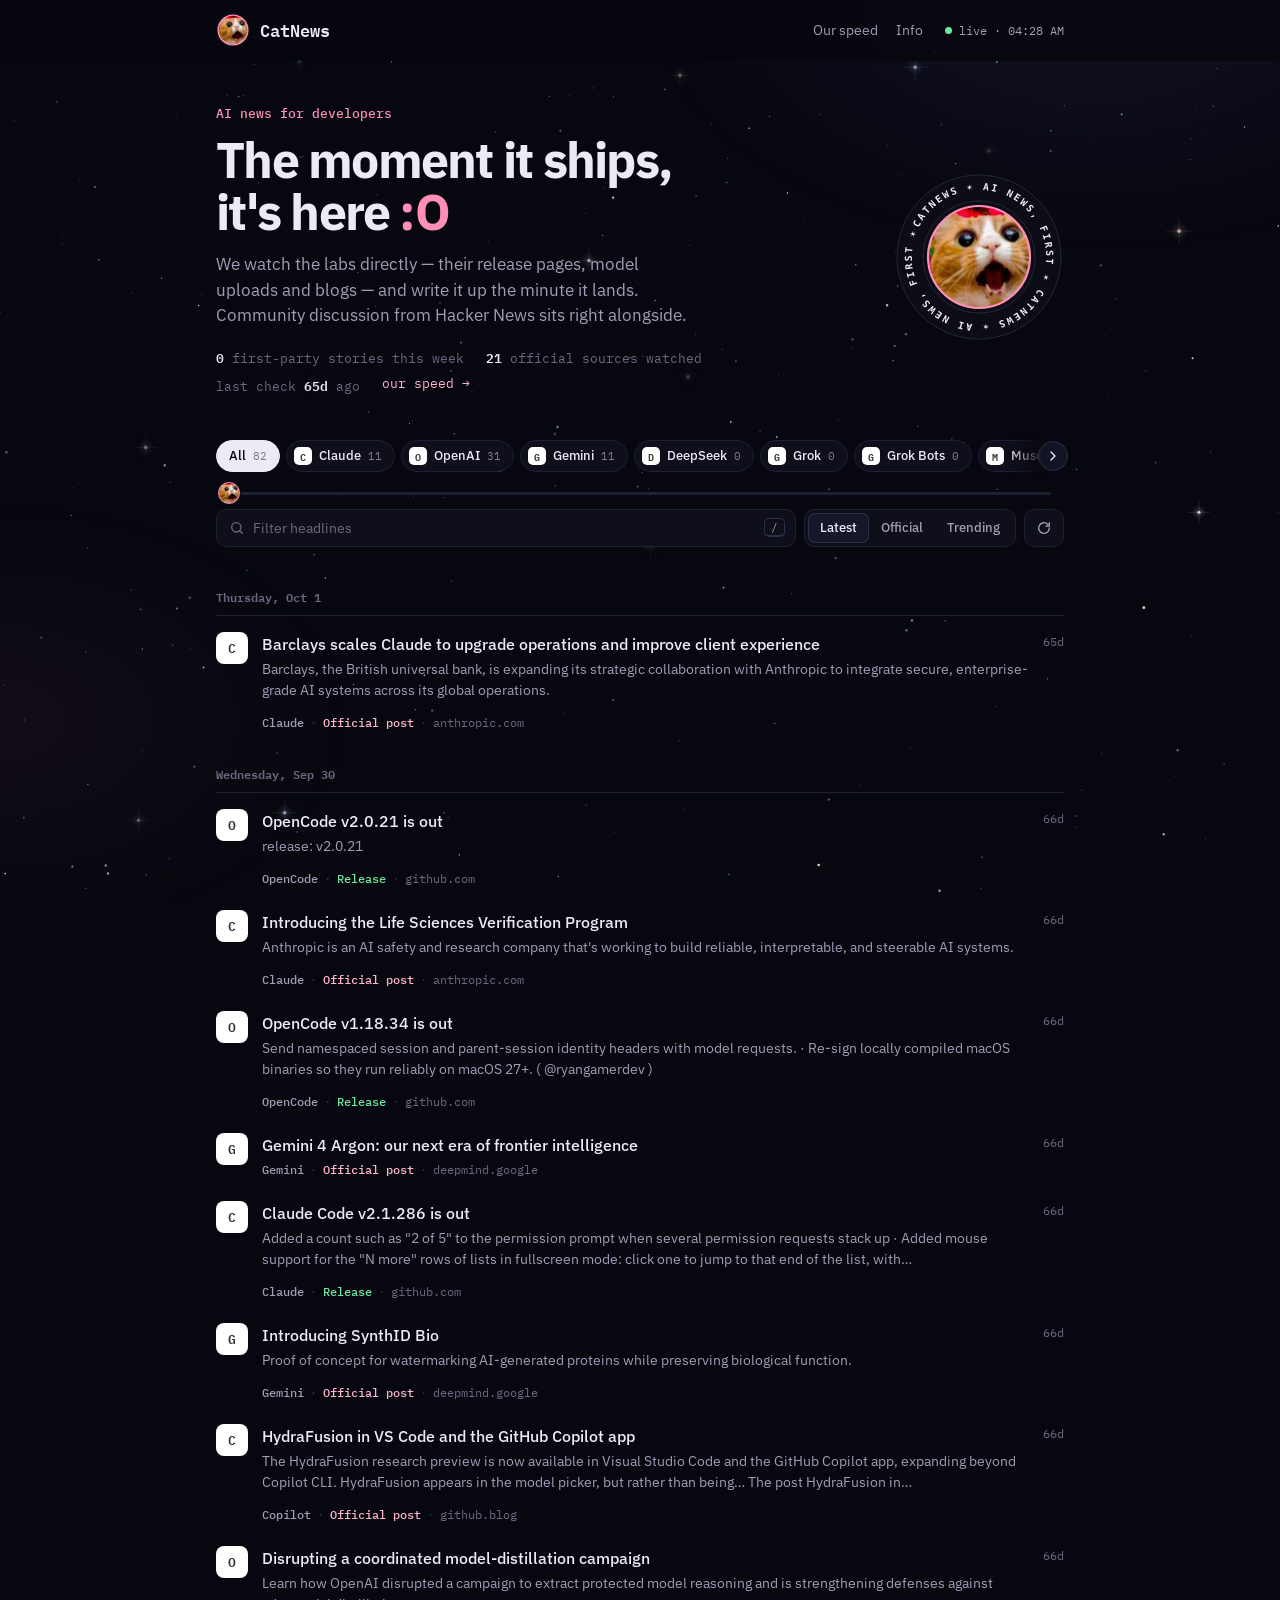
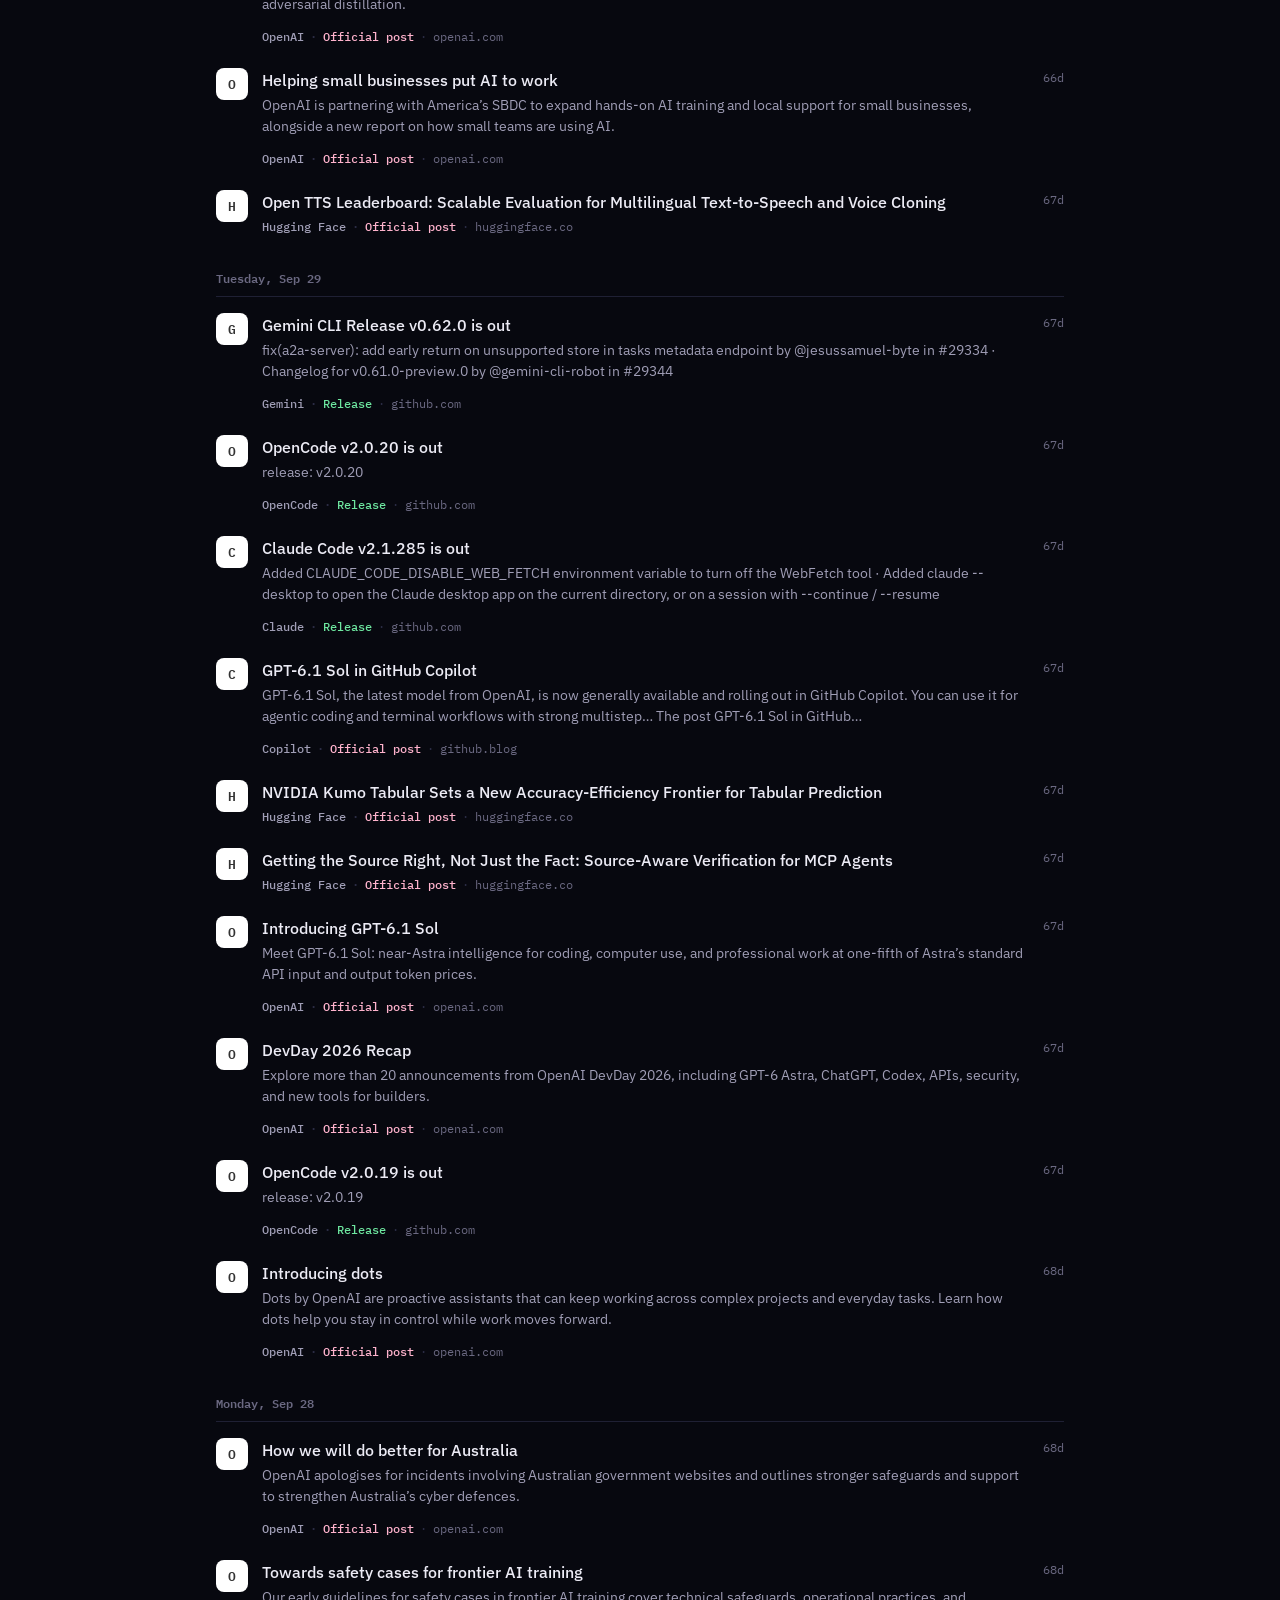
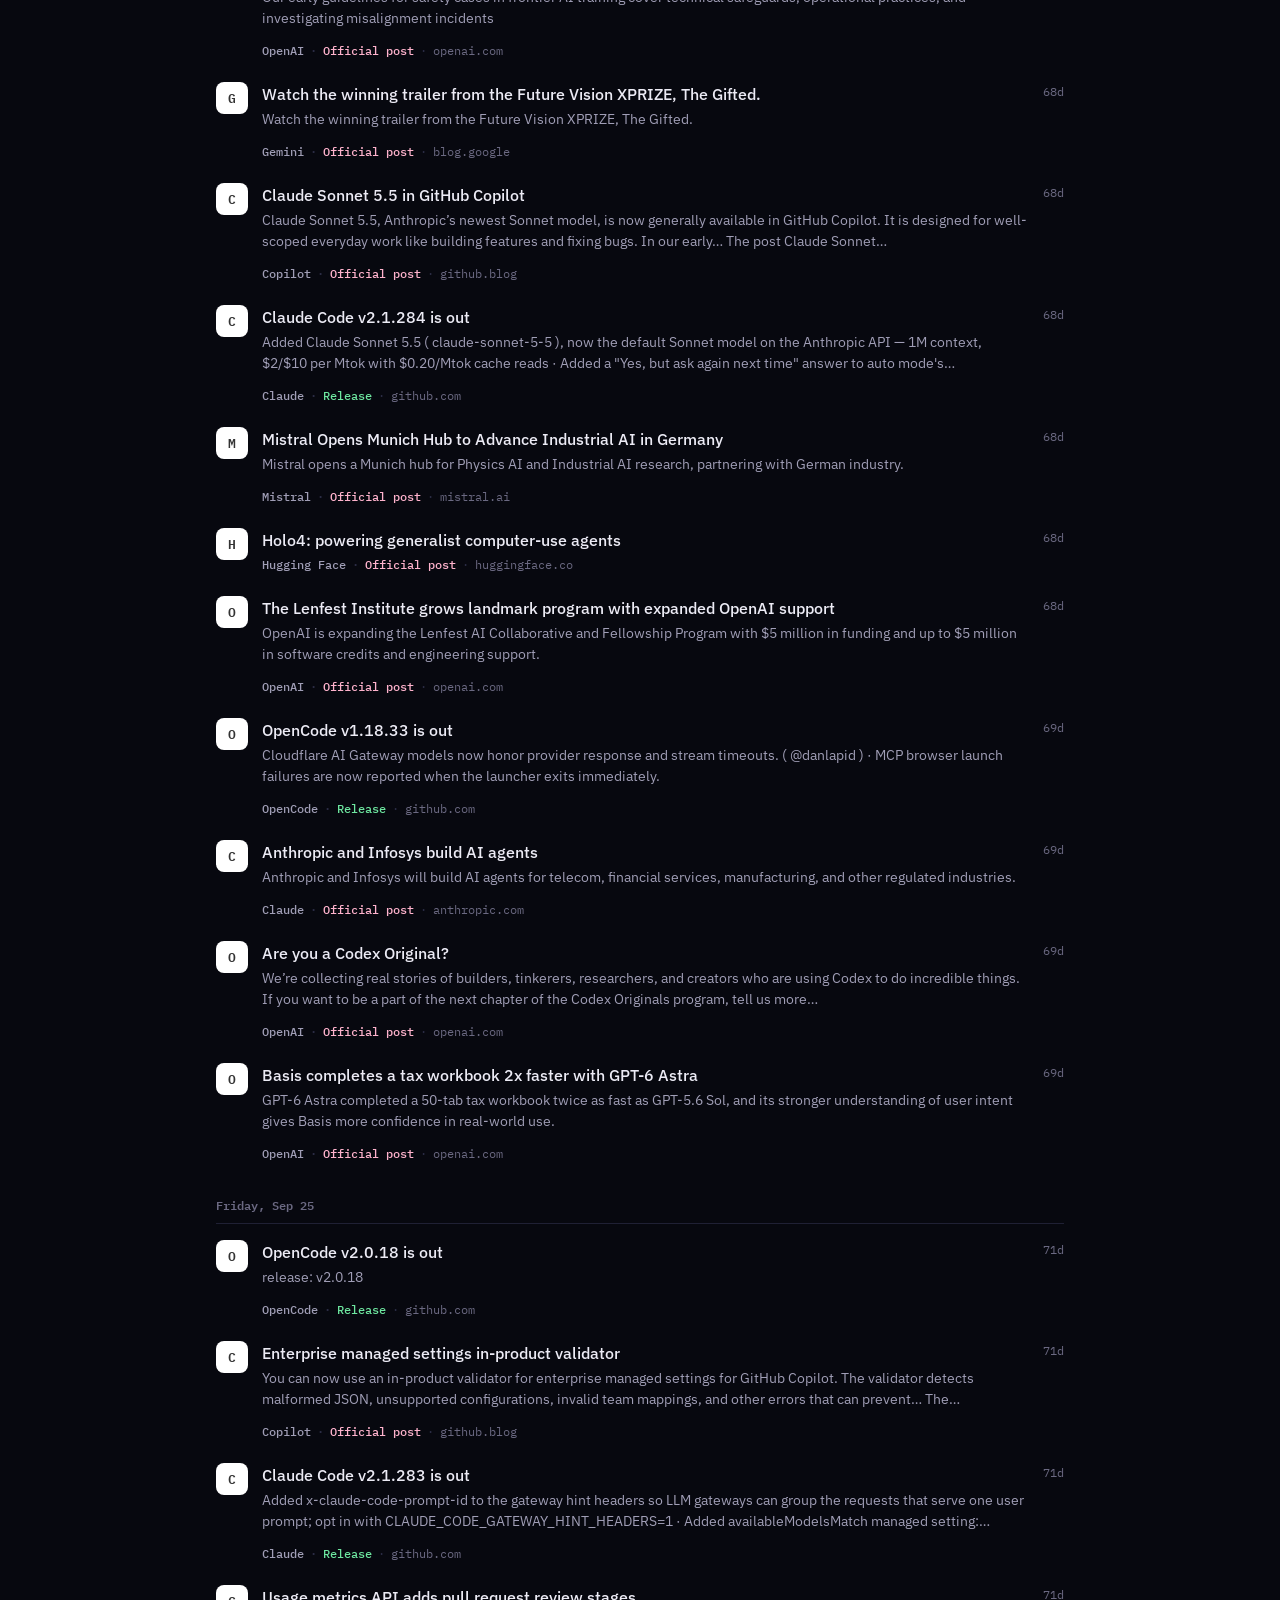
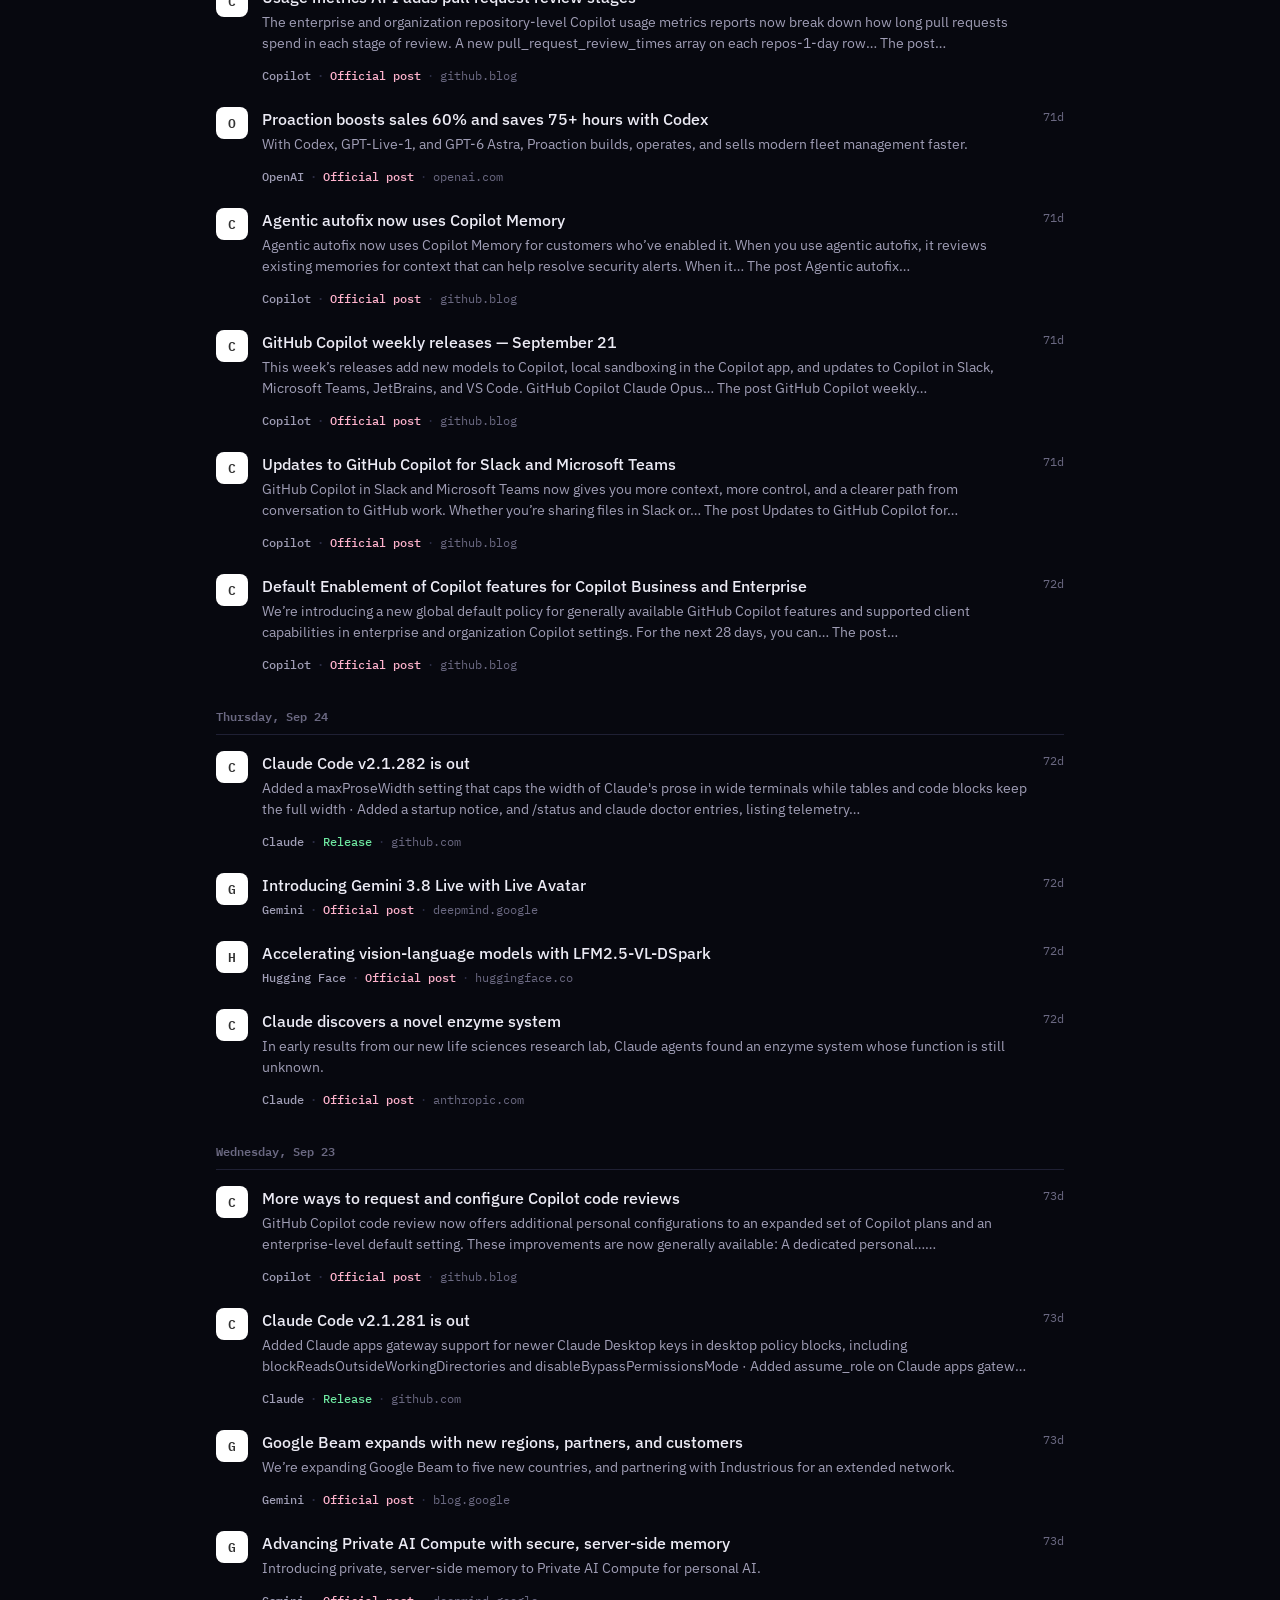
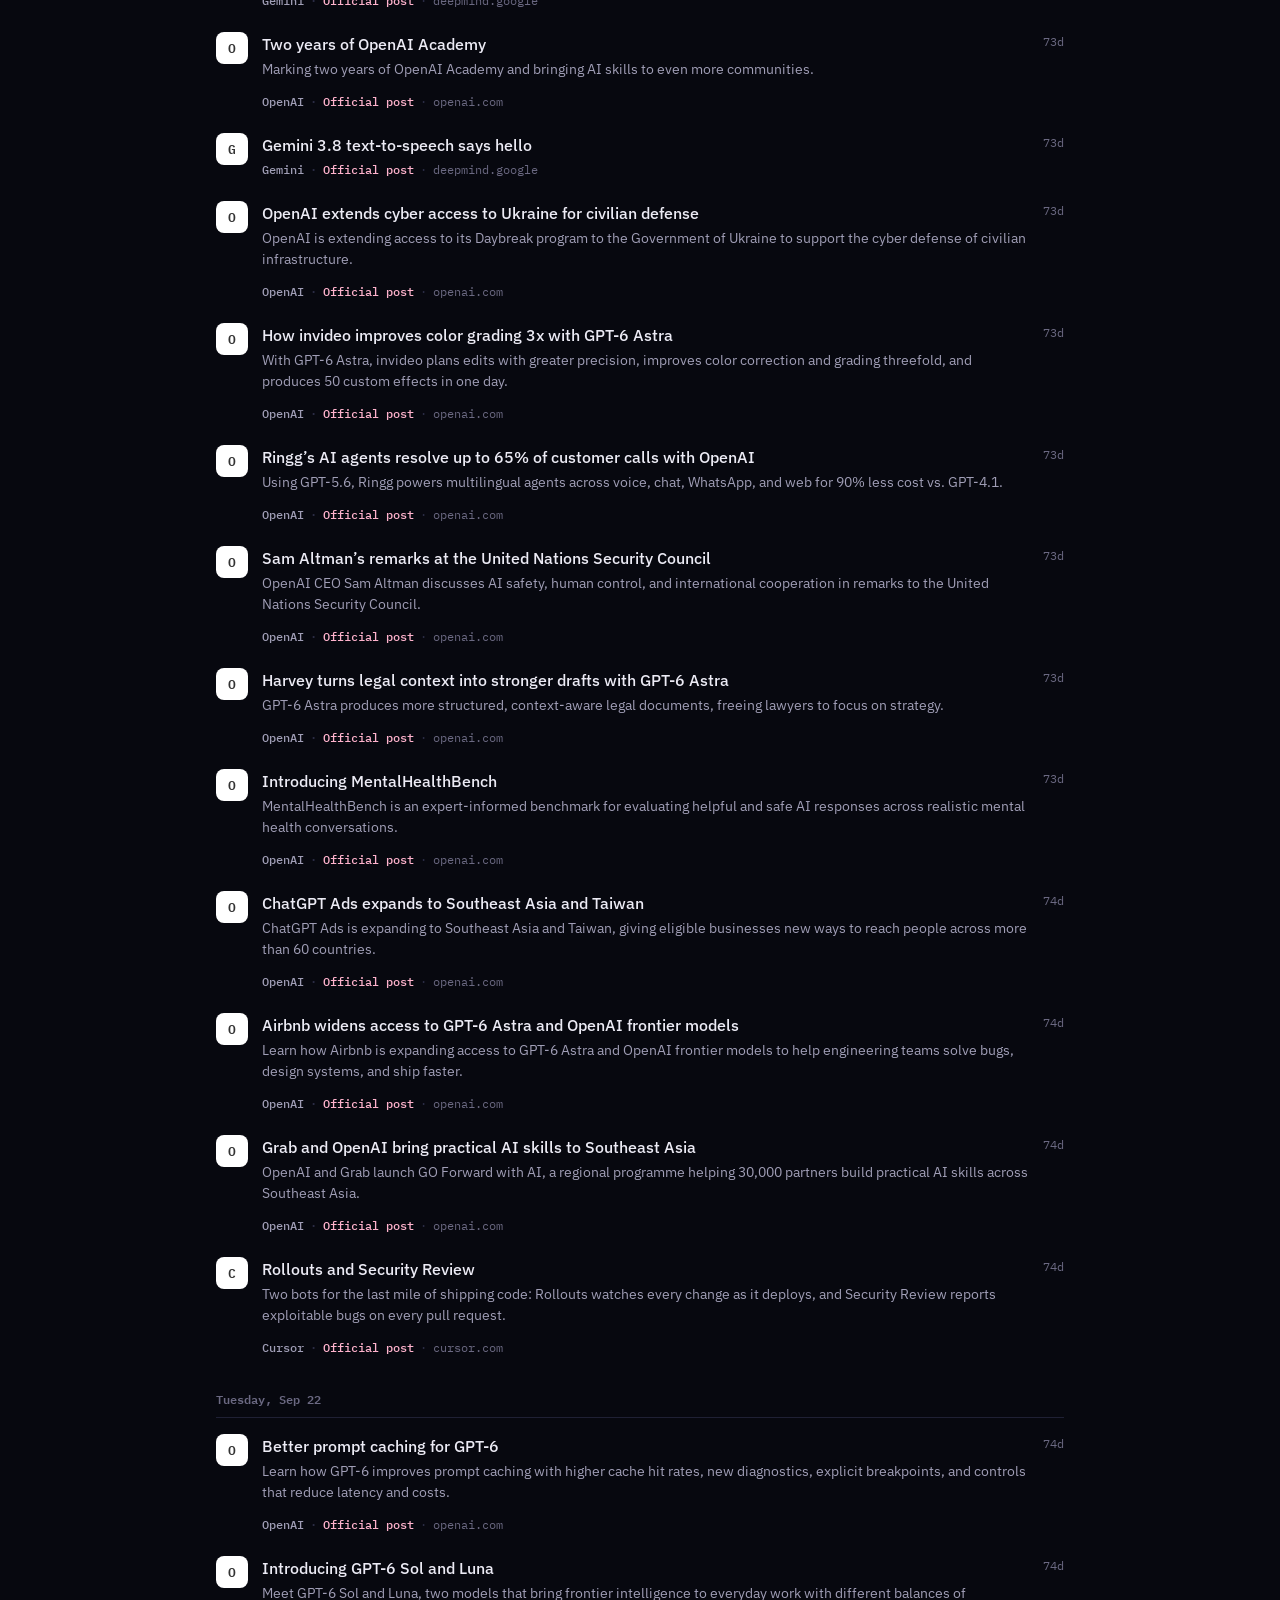
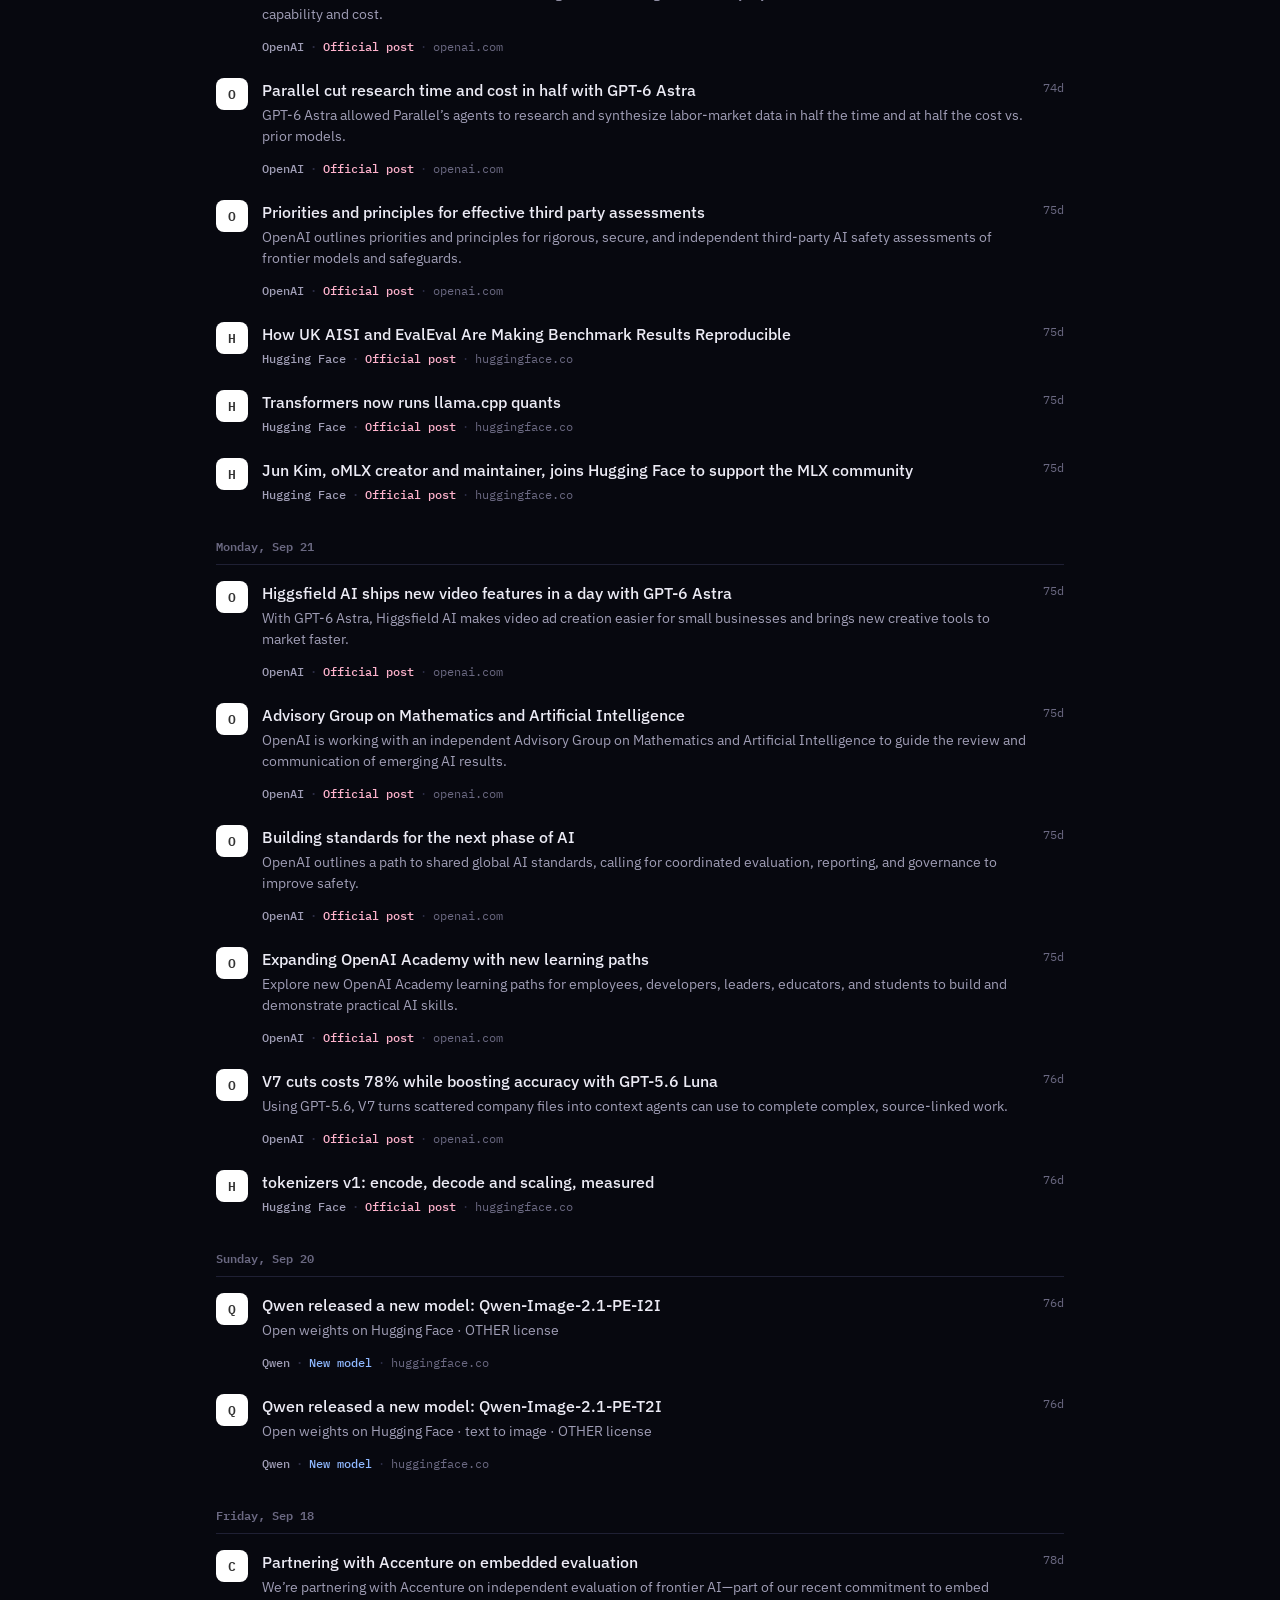
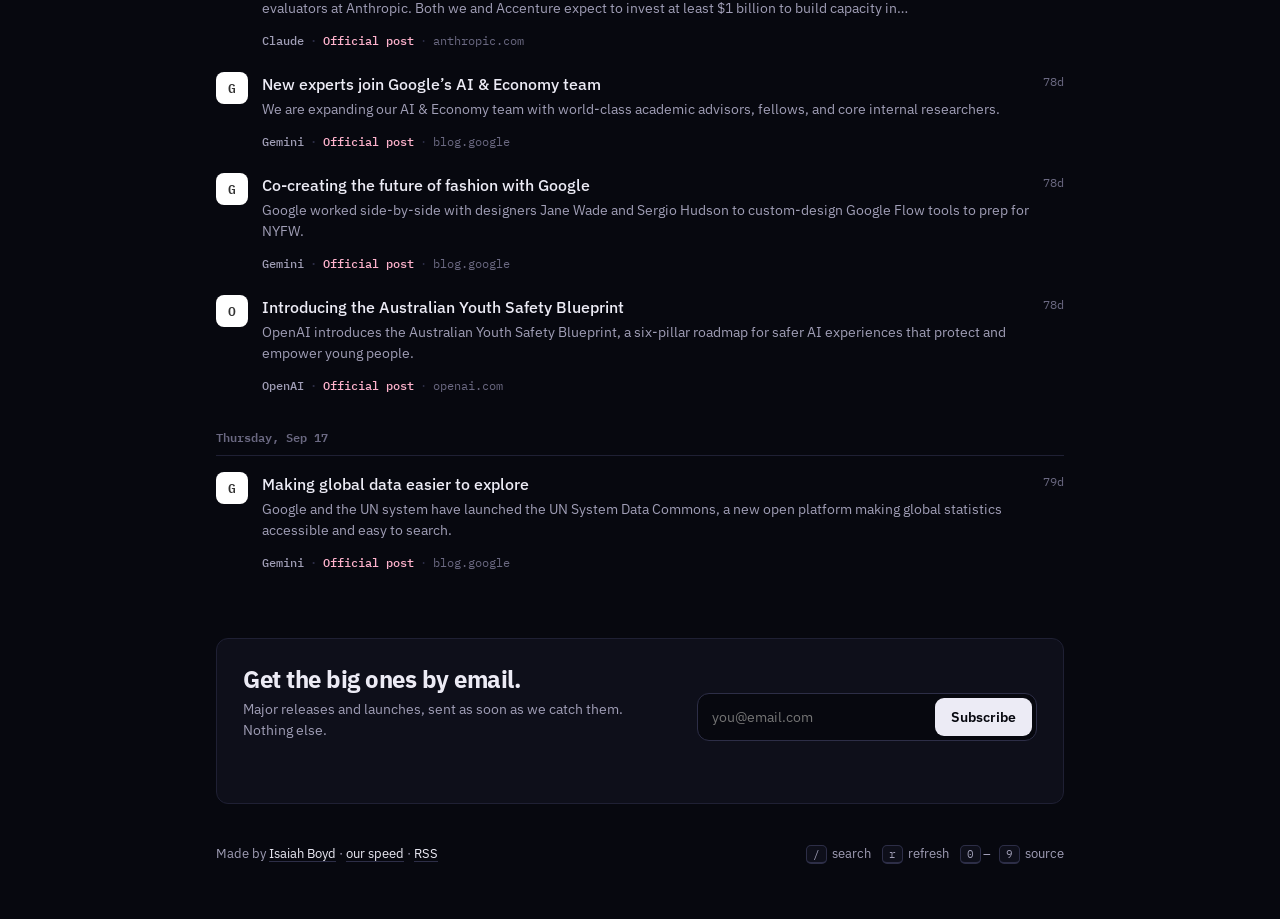
==== commit 877339da: "Add share previews, sitemap, robots.txt and a proper README - og-image.png + Open Graph / Twitter ca" ====
--- a/index.html
+++ b/index.html
@@ -5,6 +5,21 @@
   <meta name="viewport" content="width=device-width, initial-scale=1">
   <title>CatNews!</title>
   <meta name="description" content="AI news for developers, straight from the source: releases, new models and official posts from Anthropic, OpenAI, Google, DeepSeek, Mistral, Qwen and more.">
+  <link rel="canonical" href="https://catnews.space/">
+  <meta name="theme-color" content="#07080f">
+  <meta property="og:type" content="website">
+  <meta property="og:site_name" content="CatNews">
+  <meta property="og:title" content="CatNews — AI news for developers">
+  <meta property="og:description" content="Releases, new models and official posts from Anthropic, OpenAI, Google, DeepSeek, Mistral, Qwen and more — straight from the labs, caught within minutes.">
+  <meta property="og:url" content="https://catnews.space/">
+  <meta property="og:image" content="https://catnews.space/og-image.png">
+  <meta property="og:image:width" content="1200">
+  <meta property="og:image:height" content="630">
+  <meta property="og:image:alt" content="CatNews: a shocked cat in a pink ring, next to the words AI news for developers">
+  <meta name="twitter:card" content="summary_large_image">
+  <meta name="twitter:title" content="CatNews — AI news for developers">
+  <meta name="twitter:description" content="Releases, new models and official posts from Anthropic, OpenAI, Google, DeepSeek, Mistral, Qwen and more — straight from the labs, caught within minutes.">
+  <meta name="twitter:image" content="https://catnews.space/og-image.png">
   <link rel="icon" href="logo-mark.svg" type="image/svg+xml">
   <link rel="alternate" type="application/rss+xml" title="CatNews" href="https://catnews.space/rss.xml">
   <link rel="preconnect" href="https://fonts.googleapis.com">
